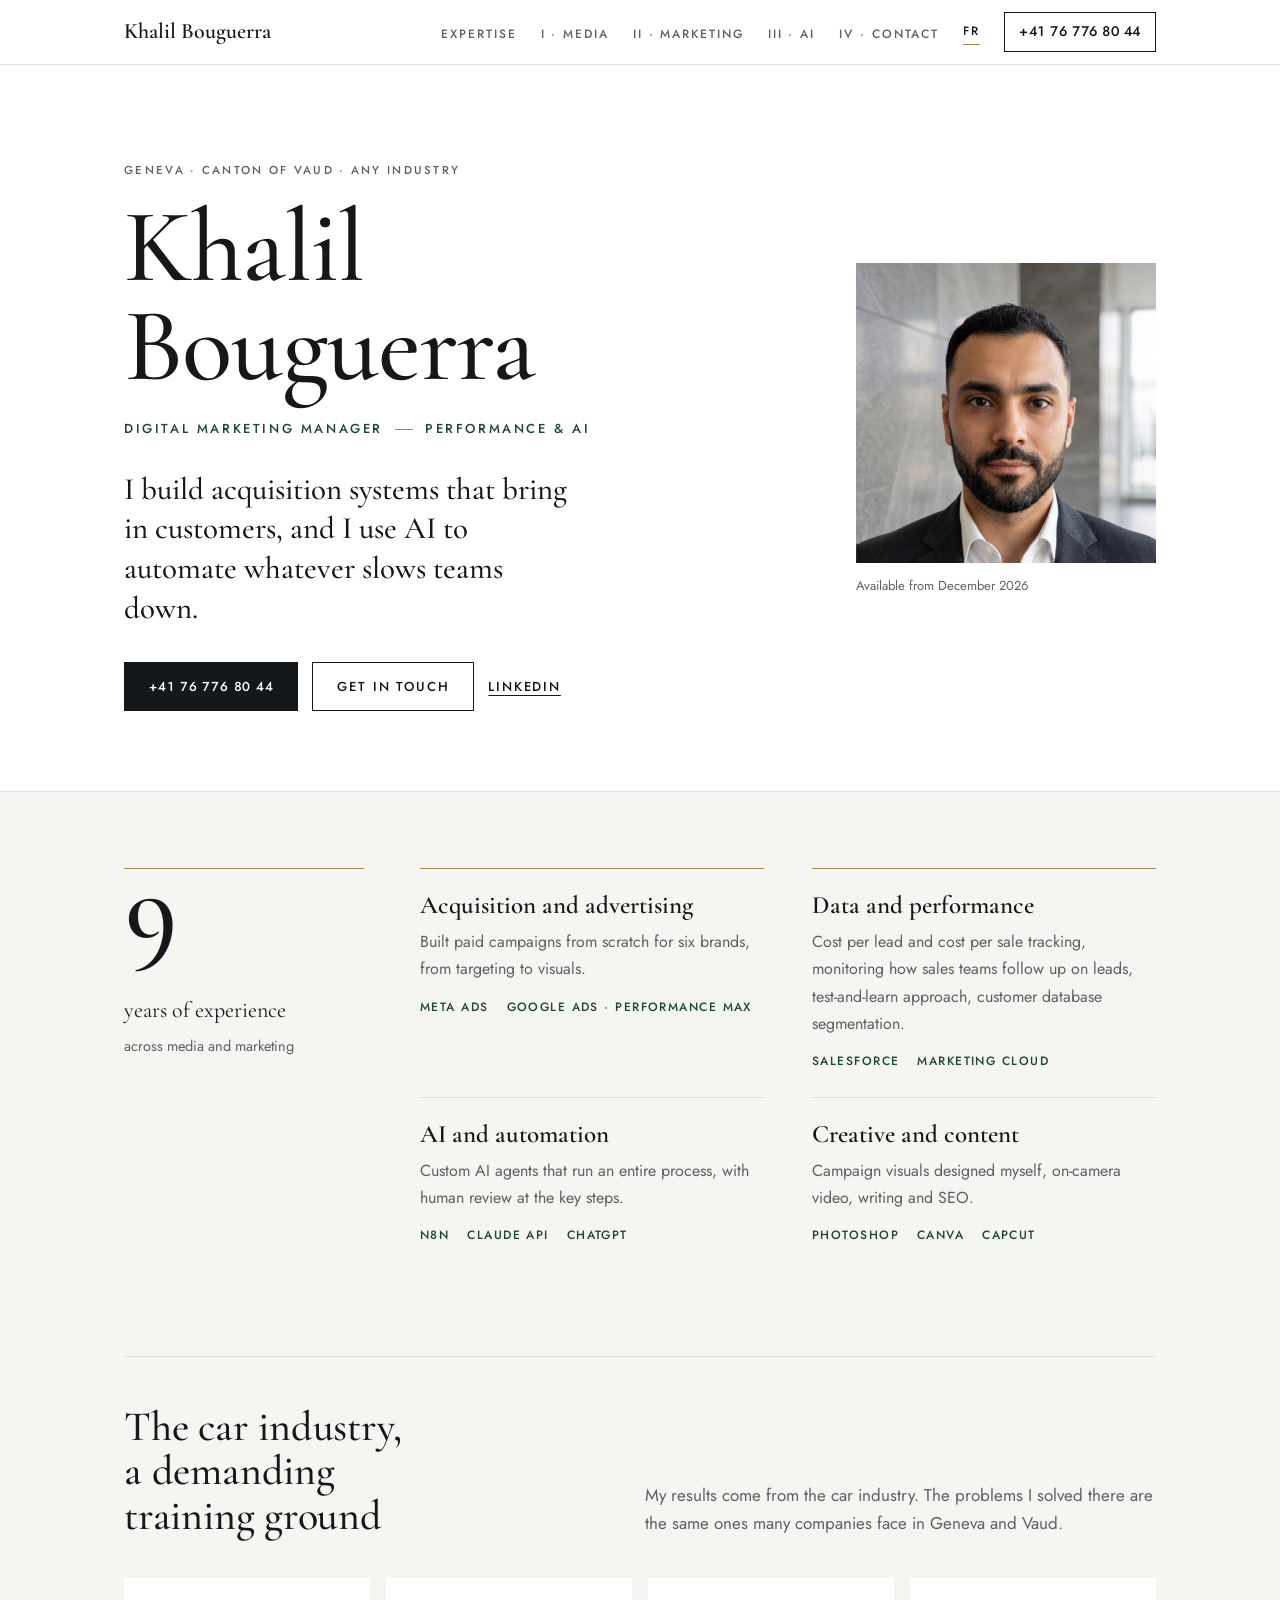
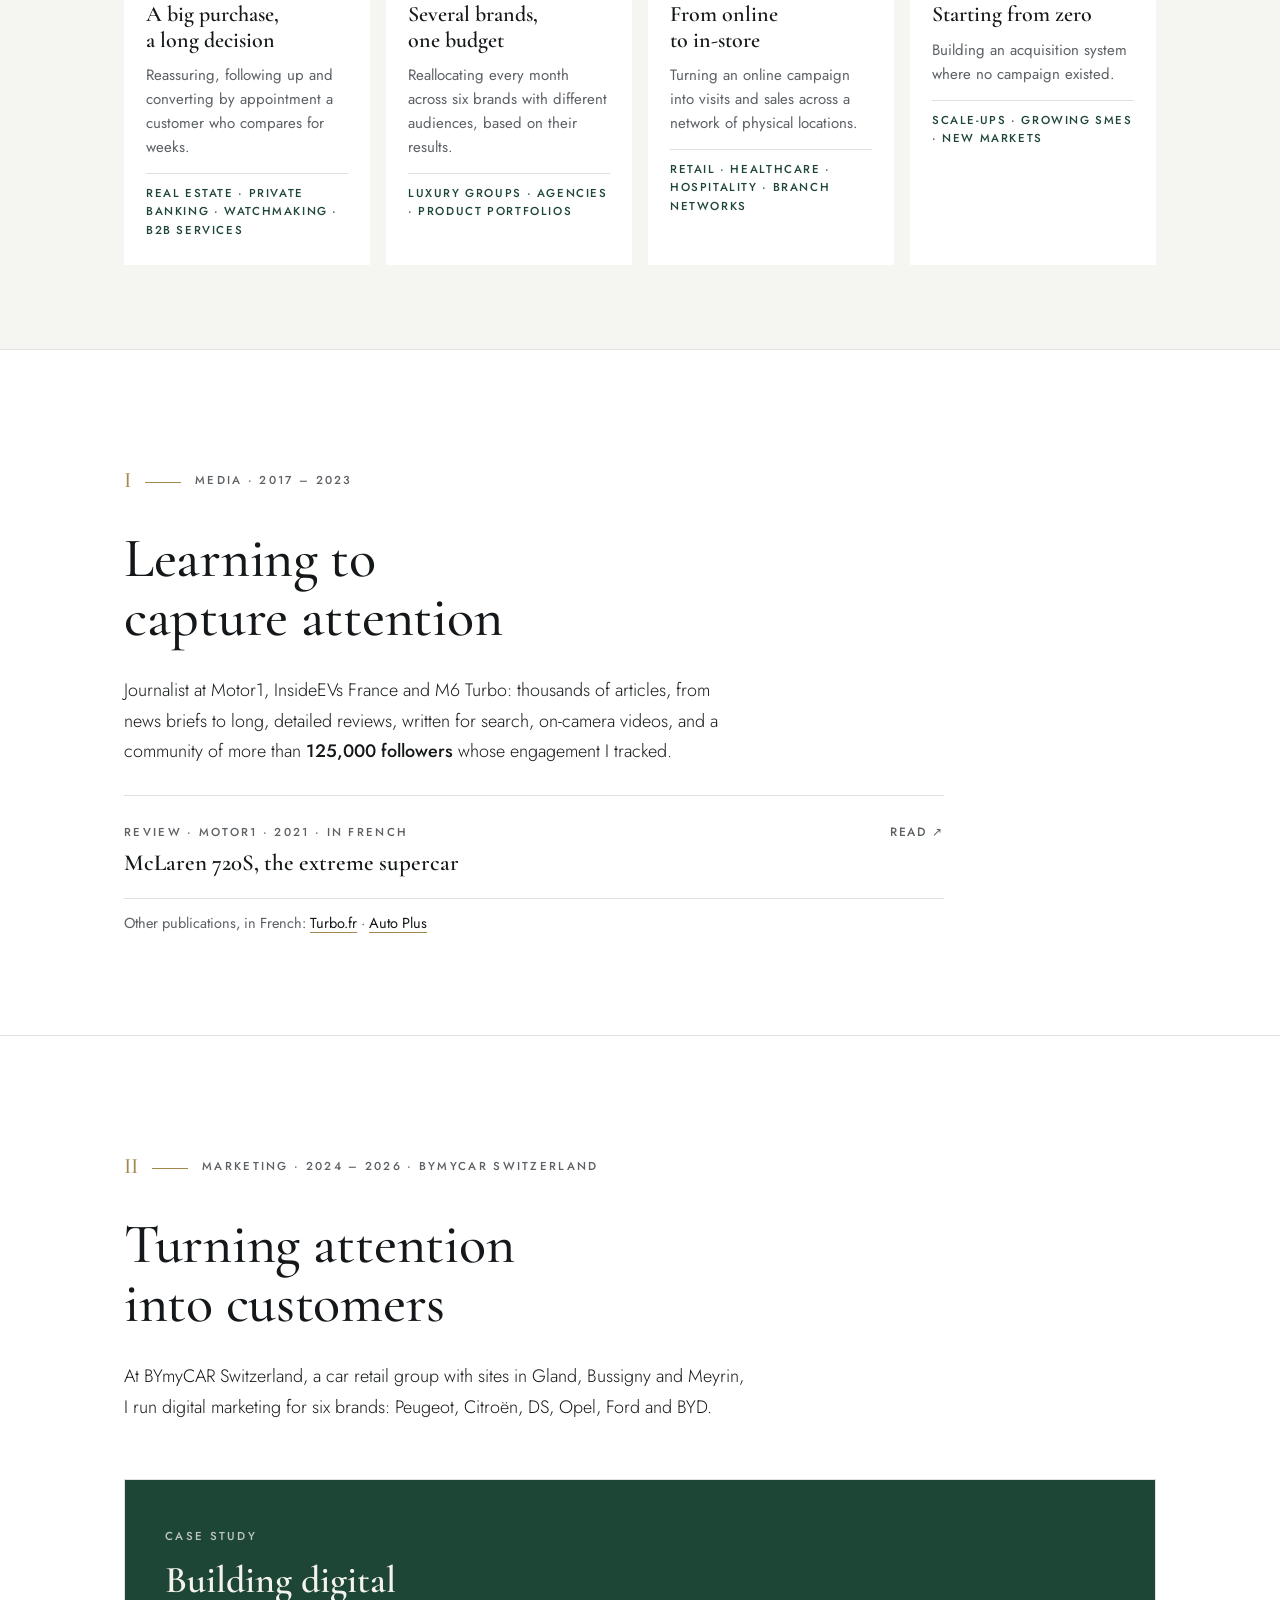
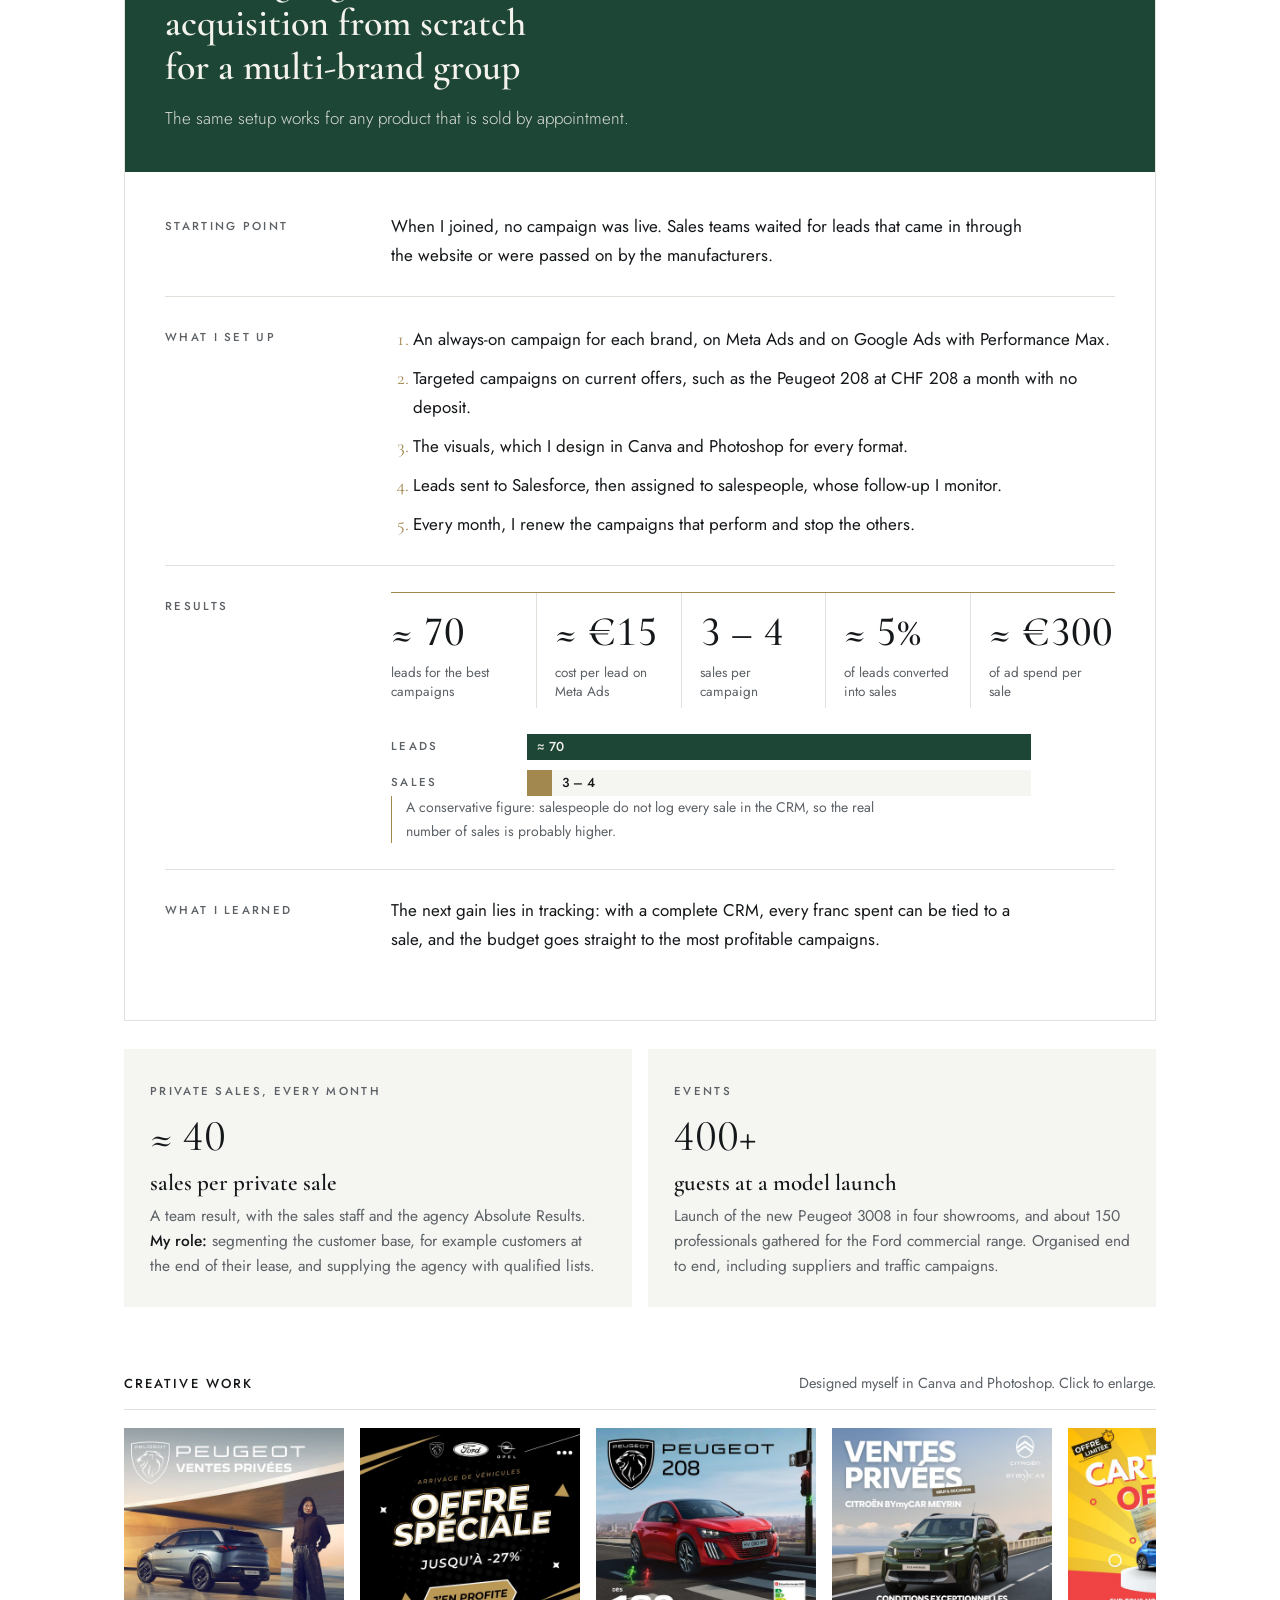
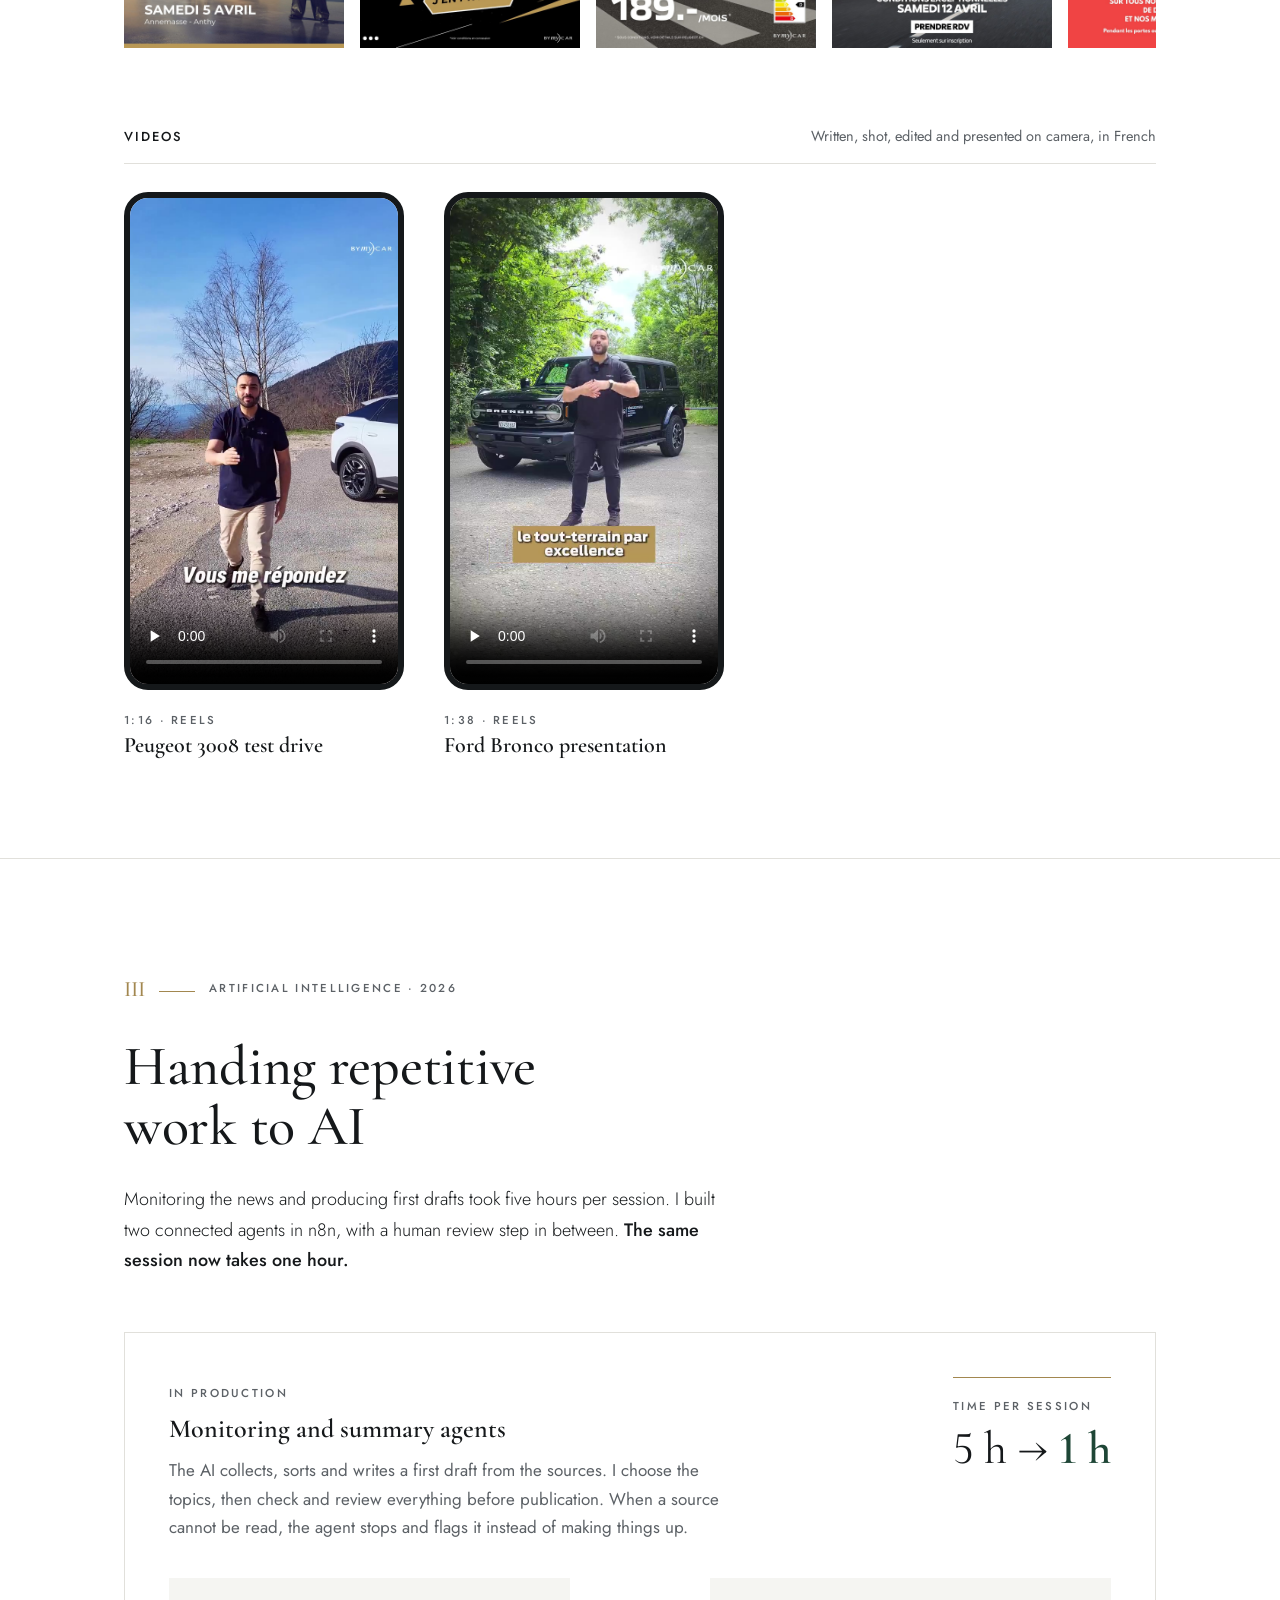
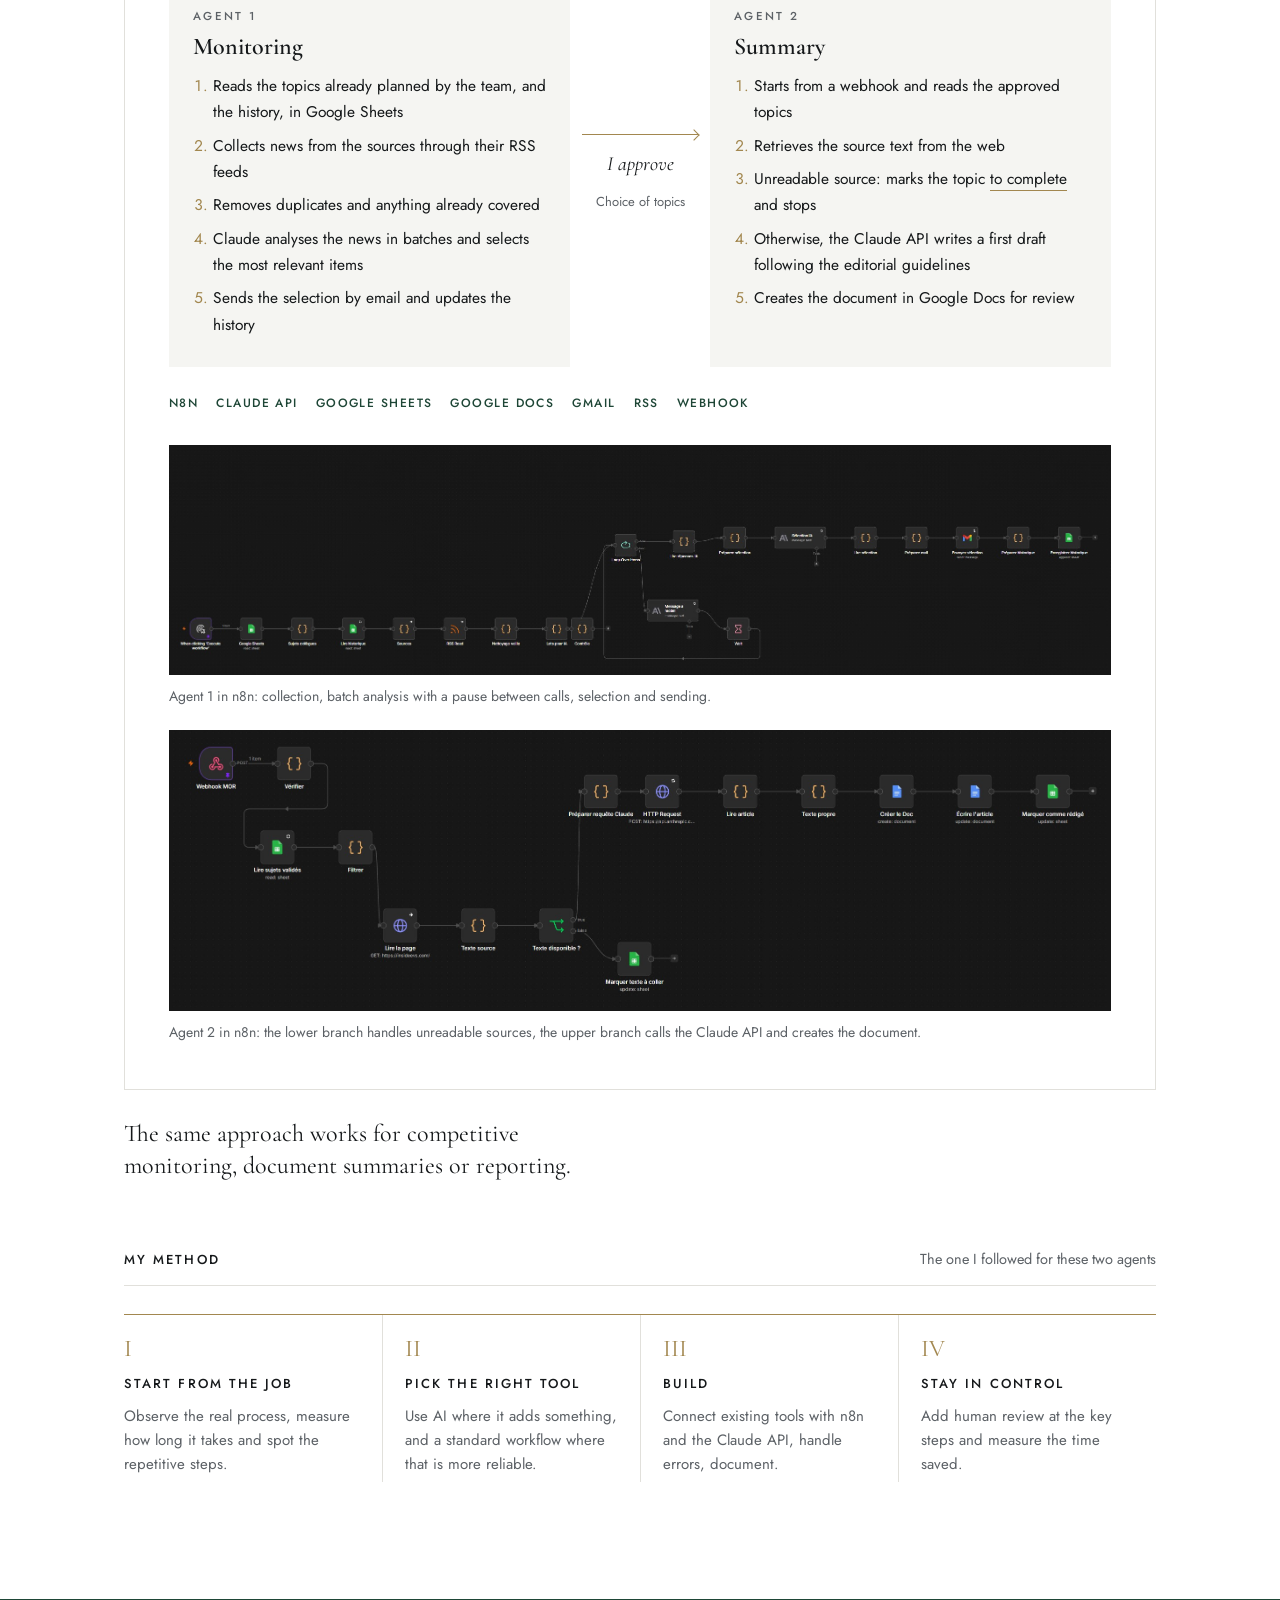
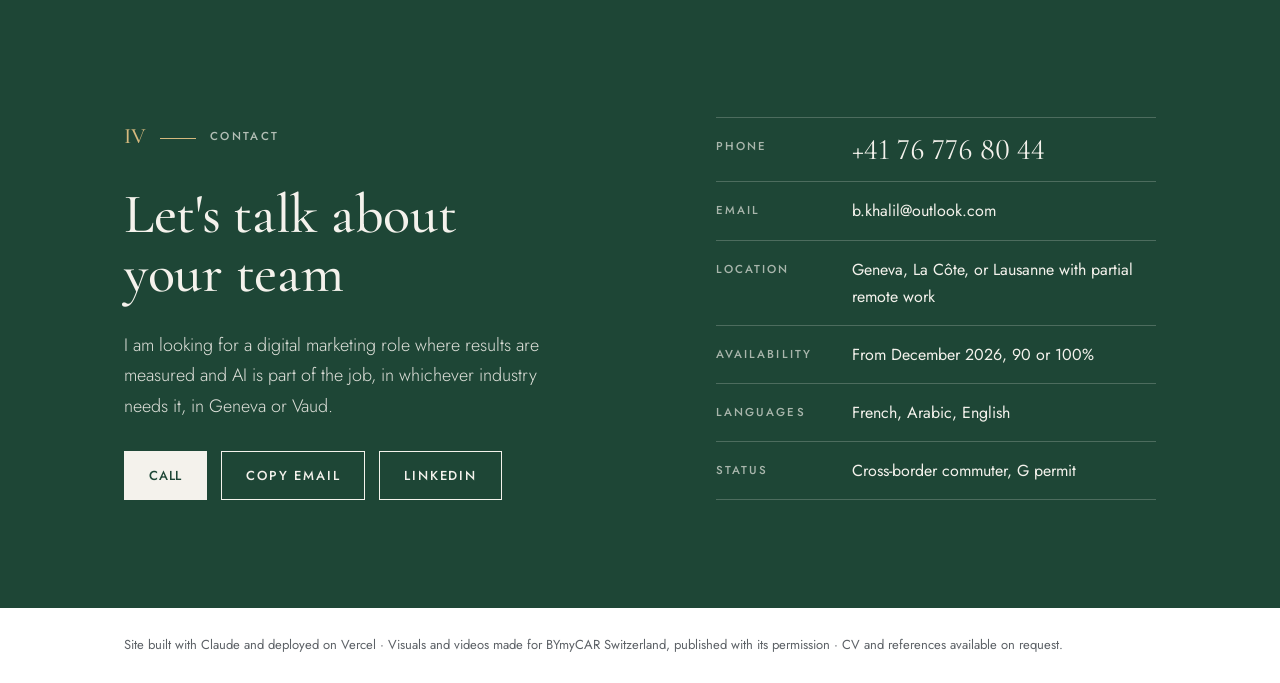
==== en.html @ 378ff2c2 "Précise le point de départ de l'étude de cas Co-Authored-By: Claude Opus 5.5 <noreply@anthropic.com>" ====
<!doctype html>
<html lang="en">
<head>
<meta charset="utf-8">
<meta name="viewport" content="width=device-width, initial-scale=1, viewport-fit=cover">
<title>Khalil Bouguerra</title>
<meta name="description" content="Khalil Bouguerra – Digital Marketing Manager, performance and AI. Geneva and Vaud, any industry.">
<link rel="alternate" hreflang="fr" href="index.html">
<link rel="alternate" hreflang="en" href="en.html">
<link rel="preconnect" href="https://fonts.googleapis.com">
<link rel="preconnect" href="https://fonts.gstatic.com" crossorigin>
<link rel="stylesheet" href="https://fonts.googleapis.com/css2?family=Cormorant+Garamond:ital,wght@0,500;0,600;1,500&family=Jost:wght@300;400;500&display=swap">
<link rel="stylesheet" href="styles.css">
</head>
<body>
<header class="nav">
  <div class="wrap nav-row">
    <a class="brand" href="#depart">Khalil Bouguerra</a>
    <div class="nav-right">
      <ul class="chapters-top" aria-label="Chapters">
        <li><a href="#expertise" data-k="expertise">Expertise</a></li>
        <li><a href="#raconter" data-k="raconter">I · Media</a></li>
        <li><a href="#vendre" data-k="vendre">II · Marketing</a></li>
        <li><a href="#automatiser" data-k="automatiser">III · AI</a></li>
        <li><a href="#suite" data-k="suite">IV · Contact</a></li>
      </ul>
      <a class="lang" href="index.html" hreflang="fr" lang="fr">FR</a>
      <a class="tel-top" href="tel:+41767768044">+41 76 776 80 44</a>
    </div>
  </div>
</header>

<nav class="rail" aria-label="Chapters">
  <span class="fill" aria-hidden="true"></span>
  <ol>
    <li><a href="#expertise" data-k="expertise"><span class="dot"></span><span><span class="n">—</span><span class="l">Expertise</span></span></a></li>
    <li><a href="#raconter" data-k="raconter"><span class="dot"></span><span><span class="n">I</span><span class="l">Media</span></span></a></li>
    <li><a href="#vendre" data-k="vendre"><span class="dot"></span><span><span class="n">II</span><span class="l">Marketing</span></span></a></li>
    <li><a href="#automatiser" data-k="automatiser"><span class="dot"></span><span><span class="n">III</span><span class="l">Artificial intelligence</span></span></a></li>
    <li><a href="#suite" data-k="suite"><span class="dot"></span><span><span class="n">IV</span><span class="l">Contact</span></span></a></li>
  </ol>
</nav>

<main>
  <section class="hero" id="depart">
    <div class="wrap hero-grid">
      <div>
        <p class="label">Geneva · Canton of Vaud · Any industry</p>
        <h1>Khalil Bouguerra</h1>
        <p class="role">Digital Marketing Manager<span>Performance &amp; AI</span></p>
        <p class="thesis">I build acquisition systems that bring in customers, and I use AI to automate whatever slows teams down.</p>
        <div class="actions">
          <a class="btn primary tel" href="tel:+41767768044">+41 76 776 80 44</a>
          <a class="btn" href="#suite">Get in touch</a>
          <a class="link-quiet" href="https://www.linkedin.com/in/khalilbouguerra/" target="_blank" rel="noopener">LinkedIn</a>
        </div>
      </div>
      <figure class="portrait-frame">
        <img class="portrait" src="media/photo-khalil-carre.jpg" alt="Portrait of Khalil Bouguerra" width="600" height="600">
        <figcaption>Available from December 2026</figcaption>
      </figure>
    </div>
  </section>

  <section class="expertise" id="expertise" aria-labelledby="exp-title">
    <div class="wrap exp-grid">
      <div class="years">
        <div class="num" aria-hidden="true">9</div>
        <div class="txt" id="exp-title">years of experience</div>
        <div class="sub">across media and marketing</div>
      </div>
      <div class="skills">
        <div class="skill">
          <h3>Acquisition and advertising</h3>
          <p>Built paid campaigns from scratch for six brands, from targeting to visuals.</p>
          <ul class="tools"><li>Meta Ads</li><li>Google Ads · Performance Max</li></ul>
        </div>
        <div class="skill">
          <h3>Data and performance</h3>
          <p>Cost per lead and cost per sale tracking, monitoring how sales teams follow up on leads, test-and-learn approach, customer database segmentation.</p>
          <ul class="tools"><li>Salesforce</li><li>Marketing Cloud</li></ul>
        </div>
        <div class="skill">
          <h3>AI and automation</h3>
          <p>Custom AI agents that run an entire process, with human review at the key steps.</p>
          <ul class="tools"><li>n8n</li><li>Claude API</li><li>ChatGPT</li></ul>
        </div>
        <div class="skill">
          <h3>Creative and content</h3>
          <p>Campaign visuals designed myself, on-camera video, writing and SEO.</p>
          <ul class="tools"><li>Photoshop</li><li>Canva</li><li>CapCut</li></ul>
        </div>
      </div>
    </div>
  </section>

  <section class="transfer" aria-labelledby="tr-title">
    <div class="wrap">
      <div class="transfer-head">
        <h2 id="tr-title">The car industry, a demanding training ground</h2>
        <p>My results come from the car industry. The problems I solved there are the same ones many companies face in Geneva and Vaud.</p>
      </div>
      <div class="transfer-grid">
        <div class="tr">
          <h3>A big purchase, a long decision</h3>
          <p>Reassuring, following up and converting by appointment a customer who compares for weeks.</p>
          <span class="to">Real estate · Private banking · Watchmaking · B2B services</span>
        </div>
        <div class="tr">
          <h3>Several brands, one budget</h3>
          <p>Reallocating every month across six brands with different audiences, based on their results.</p>
          <span class="to">Luxury groups · Agencies · Product portfolios</span>
        </div>
        <div class="tr">
          <h3>From online to in-store</h3>
          <p>Turning an online campaign into visits and sales across a network of physical locations.</p>
          <span class="to">Retail · Healthcare · Hospitality · Branch networks</span>
        </div>
        <div class="tr">
          <h3>Starting from zero</h3>
          <p>Building an acquisition system where no campaign existed.</p>
          <span class="to">Scale-ups · Growing SMEs · New markets</span>
        </div>
      </div>
    </div>
  </section>

  <section class="chapter" id="raconter">
    <div class="wrap">
      <div class="chapter-head">
        <p class="label"><span class="rn">I</span>Media · 2017 – 2023</p>
        <h2>Learning to capture attention</h2>
      </div>
      <div class="story">
        <p>Journalist at Motor1, InsideEVs France and M6 Turbo: thousands of articles, from news briefs to long, detailed reviews, written for search, on-camera videos, and a community of more than <strong>125,000 followers</strong> whose engagement I tracked.</p>
      </div>
      <a class="press" href="https://fr.motor1.com/reviews/535179/essai-mclaren-720s-2021-video/" target="_blank" rel="noopener">
        <span><span class="label">Review · Motor1 · 2021 · in French</span><span class="t">McLaren 720S, the extreme supercar</span></span>
        <span class="go">Read ↗</span>
      </a>
      <p class="press-more">Other publications, in French: <a href="https://www.turbo.fr/actualite-automobile/video-ne-peut-pas-faire-plus-idiot-que-ce-gars-192722" target="_blank" rel="noopener">Turbo.fr</a> · <a href="https://www.autoplus.fr/actualite/la-r8-a-tellement-de-succes-quaudi-prolonge-sa-production-1312752.html" target="_blank" rel="noopener">Auto Plus</a></p>
    </div>
  </section>

  <section class="chapter" id="vendre">
    <div class="wrap">
      <div class="chapter-head">
        <p class="label"><span class="rn">II</span>Marketing · 2024 – 2026 · BYmyCAR Switzerland</p>
        <h2>Turning attention into customers</h2>
      </div>
      <div class="story">
        <p>At BYmyCAR Switzerland, a car retail group with sites in Gland, Bussigny and Meyrin, I run digital marketing for six brands: Peugeot, Citroën, DS, Opel, Ford and BYD.</p>
      </div>

      <article class="case" aria-labelledby="case-title">
        <div class="case-top">
          <span class="label">Case study</span>
          <h3 id="case-title">Building digital acquisition from scratch for a multi-brand group</h3>
          <p>The same setup works for any product that is sold by appointment.</p>
        </div>
        <div class="case-body">
          <div class="case-row">
            <span class="label">Starting point</span>
            <div><p>When I joined, no campaign was live. Sales teams waited for leads that came in through the website or were passed on by the manufacturers.</p></div>
          </div>
          <div class="case-row">
            <span class="label">What I set up</span>
            <ol class="steps">
              <li>An always-on campaign for each brand, on Meta Ads and on Google Ads with Performance Max.</li>
              <li>Targeted campaigns on current offers, such as the Peugeot 208 at CHF 208 a month with no deposit.</li>
              <li>The visuals, which I design in Canva and Photoshop for every format.</li>
              <li>Leads sent to Salesforce, then assigned to salespeople, whose follow-up I monitor.</li>
              <li>Every month, I renew the campaigns that perform and stop the others.</li>
            </ol>
          </div>
          <div class="case-row">
            <span class="label">Results</span>
            <div>
              <div class="metrics">
                <div class="metric"><div class="v">≈ 70</div><div class="k">leads for the best campaigns</div></div>
                <div class="metric"><div class="v">≈ €15</div><div class="k">cost per lead on Meta Ads</div></div>
                <div class="metric"><div class="v">3 – 4</div><div class="k">sales per campaign</div></div>
                <div class="metric"><div class="v">≈ 5%</div><div class="k">of leads converted into sales</div></div>
                <div class="metric"><div class="v">≈ €300</div><div class="k">of ad spend per sale</div></div>
              </div>
              <div class="funnel" aria-label="For one campaign: about 70 leads, then 3 to 4 sales">
                <div class="fbar"><span class="label">Leads</span><div class="track"><div class="fill" style="width:100%"></div><span class="val lead-val">≈ 70</span></div></div>
                <div class="fbar"><span class="label">Sales</span><div class="track"><div class="fill sales" style="width:5%"></div><span class="val" style="--w:5%">3 – 4</span></div></div>
              </div>
              <p class="note">A conservative figure: salespeople do not log every sale in the CRM, so the real number of sales is probably higher.</p>
            </div>
          </div>
          <div class="case-row">
            <span class="label">What I learned</span>
            <div><p>The next gain lies in tracking: with a complete CRM, every franc spent can be tied to a sale, and the budget goes straight to the most profitable campaigns.</p></div>
          </div>
        </div>
      </article>

      <div class="pair">
        <div class="card">
          <span class="label">Private sales, every month</span>
          <div class="v">≈ 40</div>
          <h3>sales per private sale</h3>
          <p>A team result, with the sales staff and the agency Absolute Results. <strong>My role:</strong> segmenting the customer base, for example customers at the end of their lease, and supplying the agency with qualified lists.</p>
        </div>
        <div class="card">
          <span class="label">Events</span>
          <div class="v">400+</div>
          <h3>guests at a model launch</h3>
          <p>Launch of the new Peugeot 3008 in four showrooms, and about 150 professionals gathered for the Ford commercial range. Organised end to end, including suppliers and traffic campaigns.</p>
        </div>
      </div>

      <div class="block">
        <div class="block-head"><h4>Creative work</h4><p>Designed myself in Canva and Photoshop. Click to enlarge.</p></div>
        <div class="strip">
          <button type="button" data-cap="Peugeot private sale poster"><img src="media/visuels/vp-peugeot.jpg" alt="Peugeot private sale poster" loading="lazy" width="1000" height="1000"></button>
          <button type="button" data-cap="Multi-brand special offer post"><img src="media/visuels/offre-speciale.jpg" alt="Special offer post, up to 27 percent off" loading="lazy" width="1000" height="1000"></button>
          <button type="button" data-cap="Lease carousel, Peugeot 208 slide"><img src="media/visuels/loyers-peugeot-208.jpg" alt="Lease carousel slide for the Peugeot 208" loading="lazy" width="1000" height="1000"></button>
          <button type="button" data-cap="Citroën private sale poster, Meyrin"><img src="media/visuels/vp-citroen-meyrin.jpg" alt="Citroën private sale poster, BYmyCAR Meyrin" loading="lazy" width="1000" height="1000"></button>
          <button type="button" data-cap="Free registration offer post"><img src="media/visuels/carte-grise-offerte.jpg" alt="Free vehicle registration offer post" loading="lazy" width="1000" height="1000"></button>
          <button type="button" data-cap="New Citroën C4 launch post"><img src="media/visuels/citroen-c4.jpg" alt="New Citroën C4 post, from CHF 23,900" loading="lazy" width="1000" height="1000"></button>
        </div>
      </div>

      <div class="block">
        <div class="block-head"><h4>Videos</h4><p>Written, shot, edited and presented on camera, in French</p></div>
        <div class="videos">
          <div>
            <div class="phone"><video controls playsinline preload="none" poster="media/essai-peugeot-3008.jpg" src="media/essai-peugeot-3008.mp4" aria-label="Video: Peugeot 3008 test drive"></video></div>
            <div class="video-meta"><span class="label">1:16 · Reels</span><h3>Peugeot 3008 test drive</h3></div>
          </div>
          <div>
            <div class="phone"><video controls playsinline preload="none" poster="media/presentation-ford-bronco.jpg" src="media/presentation-ford-bronco.mp4" aria-label="Video: Ford Bronco presentation"></video></div>
            <div class="video-meta"><span class="label">1:38 · Reels</span><h3>Ford Bronco presentation</h3></div>
          </div>
        </div>
      </div>
    </div>
  </section>

  <section class="chapter" id="automatiser">
    <div class="wrap">
      <div class="chapter-head">
        <p class="label"><span class="rn">III</span>Artificial intelligence · 2026</p>
        <h2>Handing repetitive work to AI</h2>
      </div>
      <div class="story">
        <p>Monitoring the news and producing first drafts took five hours per session. I built two connected agents in n8n, with a human review step in between. <strong>The same session now takes one hour.</strong></p>
      </div>

      <article class="project">
        <div class="project-head">
          <div>
            <span class="label">In production</span>
            <h3>Monitoring and summary agents</h3>
            <p>The AI collects, sorts and writes a first draft from the sources. I choose the topics, then check and review everything before publication. When a source cannot be read, the agent stops and flags it instead of making things up.</p>
          </div>
          <div class="gain">
            <span class="label">Time per session</span>
            <div class="v">5 h → <b>1 h</b></div>
          </div>
        </div>

        <div class="flow">
          <div class="stage">
            <span class="label">Agent 1</span>
            <h3>Monitoring</h3>
            <ol>
              <li>Reads the topics already planned by the team, and the history, in Google Sheets</li>
              <li>Collects news from the sources through their RSS feeds</li>
              <li>Removes duplicates and anything already covered</li>
              <li>Claude analyses the news in batches and selects the most relevant items</li>
              <li>Sends the selection by email and updates the history</li>
            </ol>
          </div>
          <div class="handoff" aria-label="Human review between the two agents">
            <div class="road" aria-hidden="true"></div>
            <div class="you">I approve</div>
            <small>Choice of topics</small>
          </div>
          <div class="stage">
            <span class="label">Agent 2</span>
            <h3>Summary</h3>
            <ol>
              <li>Starts from a webhook and reads the approved topics</li>
              <li>Retrieves the source text from the web</li>
              <li>Unreadable source: marks the topic <em>to complete</em> and stops</li>
              <li>Otherwise, the Claude API writes a first draft following the editorial guidelines</li>
              <li>Creates the document in Google Docs for review</li>
            </ol>
          </div>
        </div>

        <ul class="tools" style="margin-top:26px" aria-label="Tools used"><li>n8n</li><li>Claude API</li><li>Google Sheets</li><li>Google Docs</li><li>Gmail</li><li>RSS</li><li>Webhook</li></ul>

        <div class="shots">
          <figure>
            <div class="shot"><img src="media/n8n-veille.jpg" alt="n8n workflow of the monitoring agent: Google Sheets read, RSS feeds, cleanup, Claude analysis loop, selection, Gmail send, history update" loading="lazy" width="2099" height="511"></div>
            <figcaption>Agent 1 in n8n: collection, batch analysis with a pause between calls, selection and sending.</figcaption>
          </figure>
          <figure>
            <div class="shot"><img src="media/n8n-redaction.jpg" alt="n8n workflow of the summary agent: webhook, approved topics read, source read, text available check, Claude API request, Google Doc creation" loading="lazy" width="2147" height="640"></div>
            <figcaption>Agent 2 in n8n: the lower branch handles unreadable sources, the upper branch calls the Claude API and creates the document.</figcaption>
          </figure>
        </div>
      </article>

      <p class="transpose">The same approach works for competitive monitoring, document summaries or reporting.</p>

      <div class="block">
        <div class="block-head"><h4>My method</h4><p>The one I followed for these two agents</p></div>
        <ol class="method">
          <li><h4>Start from the job</h4><p>Observe the real process, measure how long it takes and spot the repetitive steps.</p></li>
          <li><h4>Pick the right tool</h4><p>Use AI where it adds something, and a standard workflow where that is more reliable.</p></li>
          <li><h4>Build</h4><p>Connect existing tools with n8n and the Claude API, handle errors, document.</p></li>
          <li><h4>Stay in control</h4><p>Add human review at the key steps and measure the time saved.</p></li>
        </ol>
      </div>
    </div>
  </section>

  <section class="finale" id="suite">
    <div class="wrap finale-grid">
      <div>
        <div class="chapter-head">
          <p class="label"><span class="rn">IV</span>Contact</p>
          <h2>Let's talk about your team</h2>
        </div>
        <p class="intro">I am looking for a digital marketing role where results are measured and AI is part of the job, in whichever industry needs it, in Geneva or Vaud.</p>
        <div class="actions">
          <a class="btn primary tel" href="tel:+41767768044">Call</a>
          <button class="btn" type="button" id="copy" data-done="Email copied" data-selected="Email selected">Copy email</button>
          <a class="btn" href="https://www.linkedin.com/in/khalilbouguerra/" target="_blank" rel="noopener">LinkedIn</a>
        </div>
      </div>
      <dl class="facts">
        <div><dt>Phone</dt><dd class="tel"><a href="tel:+41767768044">+41 76 776 80 44</a></dd></div>
        <div><dt>Email</dt><dd id="mail">b.khalil@outlook.com</dd></div>
        <div><dt>Location</dt><dd>Geneva, La Côte, or Lausanne with partial remote work</dd></div>
        <div><dt>Availability</dt><dd>From December 2026, 90 or 100%</dd></div>
        <div><dt>Languages</dt><dd>French, Arabic, English</dd></div>
        <div><dt>Status</dt><dd>Cross-border commuter, G permit</dd></div>
      </dl>
    </div>
  </section>
</main>

<footer class="foot">
  <div class="wrap">Site built with Claude and deployed on Vercel · Visuals and videos made for BYmyCAR Switzerland, published with its permission · CV and references available on request.</div>
</footer>

<dialog id="lightbox" aria-label="Enlarged visual">
  <button class="close" type="button" id="lb-close">Close</button>
  <img id="lb-img" alt="">
  <p id="lb-cap"></p>
</dialog>

<script src="site.js"></script>
</body>
</html>
---- styles.css ----
/* Layout: a quiet maison-style page. White space, hairline rules, a serif for statements and a geometric sans for everything that informs. Four chapters, marked with roman numerals on a thin rail. */
:root {
  --bg: #ffffff;
  --bg-alt: #f5f5f2;
  --ink: #15181a;
  --ink-soft: #5c6166;
  --line: #e1e0db;
  --accent: #1e4636;
  --gold: #a2874f;
  --on-accent: #f4f2ec;
  --font-display: "Cormorant Garamond", "Cormorant", Garamond, "Times New Roman", serif;
  --font-body: "Jost", "Futura", "Century Gothic", "Helvetica Neue", Arial, sans-serif;
  --wrap: 1080px;
  --nav-h: 64px;
}
@media (prefers-color-scheme: dark) {
  :root:not([data-theme="light"]) {
    --bg: #0f1312; --bg-alt: #151a18; --ink: #ecebe6; --ink-soft: #a5aaa7;
    --line: #2a302d; --accent: #8fbfa6; --gold: #c8aa6e; --on-accent: #f4f2ec;
    color-scheme: dark;
  }
}
:root[data-theme="dark"] {
  --bg: #0f1312; --bg-alt: #151a18; --ink: #ecebe6; --ink-soft: #a5aaa7;
  --line: #2a302d; --accent: #8fbfa6; --gold: #c8aa6e; --on-accent: #f4f2ec;
  color-scheme: dark;
}

* { box-sizing: border-box; }
html { scroll-behavior: smooth; scroll-padding-top: calc(var(--nav-h) + 16px); }
@media (prefers-reduced-motion: reduce) { html { scroll-behavior: auto; } }
body { margin: 0; background: var(--bg); color: var(--ink); font-family: var(--font-body); font-weight: 400; font-size: 17px; line-height: 1.7; -webkit-font-smoothing: antialiased; }
a { color: inherit; text-underline-offset: 4px; text-decoration-color: var(--gold); }
a:focus-visible, button:focus-visible, video:focus-visible { outline: 2px solid var(--gold); outline-offset: 4px; }
img { max-width: 100%; display: block; }
.wrap { max-width: var(--wrap); margin: 0 auto; padding-left: max(24px, env(safe-area-inset-left, 0px)); padding-right: max(24px, env(safe-area-inset-right, 0px)); }

.label { font-family: var(--font-body); font-weight: 500; font-size: 11.5px; letter-spacing: 0.2em; text-transform: uppercase; color: var(--ink-soft); }
h1, h2, h3, h4 { margin: 0; font-weight: 500; text-wrap: balance; }
h2 { font-family: var(--font-display); font-size: clamp(36px, 4.8vw, 56px); line-height: 1.06; letter-spacing: -0.005em; max-width: 20ch; }
h3 { font-family: var(--font-display); font-weight: 600; font-size: 26px; line-height: 1.15; }
h4 { font-family: var(--font-body); font-weight: 500; font-size: 13px; letter-spacing: 0.16em; text-transform: uppercase; }

/* Top bar */
body::before { content: ""; position: fixed; inset: 0 0 auto; height: env(safe-area-inset-top, 0px); z-index: 10; background: var(--bg); }
.nav { position: sticky; top: env(safe-area-inset-top, 0px); z-index: 6; background: color-mix(in srgb, var(--bg) 94%, transparent); backdrop-filter: blur(10px); border-bottom: 1px solid var(--line); }
.nav-row { display: flex; align-items: center; justify-content: space-between; gap: 18px; min-height: var(--nav-h); }
.brand { font-family: var(--font-display); font-weight: 600; font-size: 22px; color: var(--ink); text-decoration: none; white-space: nowrap; }
.nav-right { display: flex; align-items: center; gap: 24px; min-width: 0; }
.chapters-top { display: flex; gap: 24px; list-style: none; margin: 0; padding: 0; }
.chapters-top a, .lang { font-size: 12px; font-weight: 500; letter-spacing: 0.16em; text-transform: uppercase; color: var(--ink-soft); text-decoration: none; white-space: nowrap; padding-block: 6px; }
.chapters-top a[aria-current="true"] { color: var(--ink); box-shadow: inset 0 -1px 0 var(--gold); }
.lang { color: var(--ink); border-bottom: 1px solid var(--gold); padding-block: 2px; }
.tel-top { font-size: 14px; font-weight: 500; letter-spacing: 0.04em; color: var(--ink); text-decoration: none; white-space: nowrap; border: 1px solid var(--ink); padding: 7px 14px; font-variant-numeric: tabular-nums; }
.tel-top:hover { background: var(--ink); color: var(--bg); }
@media (max-width: 860px) {
  .nav-row { flex-wrap: wrap; row-gap: 0; padding-block: 10px 0; }
  .nav-right { display: contents; }
  .brand { font-size: 20px; }
  .lang { order: 2; margin-left: auto; }
  .tel-top { order: 3; font-size: 13px; padding: 5px 10px; }
  .chapters-top { order: 4; width: 100%; overflow-x: auto; gap: 20px; padding: 10px 0; scrollbar-width: none; }
  .chapters-top::-webkit-scrollbar { display: none; }
  .chapters-top a { font-size: 11px; }
}
@media (min-width: 1400px) { .chapters-top { display: none; } }

/* Chapter rail */
.rail { display: none; }
@media (min-width: 1400px) {
  .rail { display: block; position: fixed; left: max(28px, calc((100vw - var(--wrap)) / 2 - 190px)); top: 50%; transform: translateY(-50%); z-index: 4; width: 160px; }
  .rail ol { list-style: none; margin: 0; padding: 0; display: grid; gap: 34px; position: relative; }
  .rail ol::before { content: ""; position: absolute; left: 5px; top: 10px; bottom: 10px; width: 1px; background: var(--line); }
  .rail .fill { position: absolute; left: 5px; top: 10px; width: 1px; height: calc((100% - 20px) * var(--p, 0)); background: var(--gold); transition: height .3s ease; }
  .rail a { position: relative; display: grid; grid-template-columns: 11px 1fr; gap: 16px; align-items: start; text-decoration: none; color: var(--ink-soft); }
  .rail .dot { width: 11px; height: 11px; border-radius: 50%; background: var(--bg); border: 1px solid var(--ink-soft); margin-top: 7px; transition: background .2s, border-color .2s; }
  .rail .n { font-family: var(--font-display); font-size: 18px; line-height: 1; display: block; color: var(--gold); }
  .rail .l { font-size: 11px; font-weight: 500; letter-spacing: 0.16em; text-transform: uppercase; display: block; margin-top: 4px; }
  .rail a:hover .l, .rail a[aria-current="true"] .l { color: var(--ink); }
  .rail a[aria-current="true"] .dot, .rail a.passed .dot { background: var(--gold); border-color: var(--gold); }
}

/* Hero */
.hero { padding-block: 84px 80px; }
.hero-grid { display: grid; grid-template-columns: minmax(0, 1fr) 300px; gap: 72px; align-items: center; }
.hero h1 { font-family: var(--font-display); font-weight: 500; font-size: clamp(54px, 8.4vw, 104px); line-height: 0.95; letter-spacing: -0.01em; margin-top: 18px; }
.role { margin-top: 22px; font-size: 13px; font-weight: 500; letter-spacing: 0.2em; text-transform: uppercase; color: var(--accent); }
.role span::before { content: ""; display: inline-block; width: 18px; height: 1px; background: var(--gold); vertical-align: middle; margin: 0 12px; }
.thesis { font-family: var(--font-display); font-weight: 500; font-size: clamp(24px, 2.7vw, 31px); line-height: 1.28; max-width: 30ch; margin: 30px 0 0; }
.open { margin: 18px 0 0; color: var(--ink-soft); max-width: 54ch; }
.actions { display: flex; flex-wrap: wrap; gap: 12px 14px; align-items: center; margin-top: 34px; }
.btn { display: inline-flex; align-items: center; justify-content: center; gap: 10px; font: 500 13px var(--font-body); letter-spacing: 0.14em; text-transform: uppercase; padding: 14px 24px; text-decoration: none; border: 1px solid var(--ink); color: var(--ink); background: transparent; cursor: pointer; transition: background .2s, color .2s; }
.btn:hover { background: var(--ink); color: var(--bg); }
.btn.primary { background: var(--ink); color: var(--bg); }
.btn.primary:hover { background: transparent; color: var(--ink); }
.btn.tel { letter-spacing: 0.06em; font-variant-numeric: tabular-nums; }
.link-quiet { font-size: 13px; font-weight: 500; letter-spacing: 0.14em; text-transform: uppercase; text-decoration: underline; text-decoration-thickness: 1px; }
.portrait-frame { margin: 0; }
.portrait { width: 100%; height: auto; aspect-ratio: 1 / 1; object-fit: cover; }
.portrait-frame figcaption { margin-top: 12px; font-size: 13px; color: var(--ink-soft); }
@media (max-width: 820px) {
  .hero { padding-block: 44px 56px; }
  .hero-grid { grid-template-columns: 1fr; gap: 32px; }
  .portrait-frame { order: -1; width: 150px; }
  .portrait-frame figcaption { display: none; }
}

/* Expertise band */
.expertise { background: var(--bg-alt); border-top: 1px solid var(--line); padding-block: 76px; }
.exp-grid { display: grid; grid-template-columns: 240px minmax(0, 1fr); gap: 56px; align-items: start; }
.years { border-top: 1px solid var(--gold); padding-top: 18px; }
.years .num { font-family: var(--font-display); font-weight: 500; font-size: 112px; line-height: 0.85; font-variant-numeric: lining-nums; }
.years .txt { margin-top: 14px; font-family: var(--font-display); font-size: 22px; line-height: 1.25; }
.years .sub { margin-top: 10px; font-size: 14.5px; color: var(--ink-soft); }
.skills { display: grid; grid-template-columns: repeat(2, minmax(0, 1fr)); gap: 0 48px; }
.skill { padding: 22px 0 26px; border-top: 1px solid var(--line); min-width: 0; }
.skill:nth-child(-n+2) { border-top-color: var(--gold); }
.skill h3 { font-size: 25px; }
.skill p { margin: 8px 0 0; color: var(--ink-soft); font-size: 16px; }
.tools { margin: 14px 0 0; padding: 0; list-style: none; display: flex; flex-wrap: wrap; gap: 6px 18px; }
.tools li { font-size: 12px; font-weight: 500; letter-spacing: 0.12em; text-transform: uppercase; color: var(--accent); }
@media (max-width: 860px) {
  .exp-grid { grid-template-columns: 1fr; gap: 32px; }
  .years { display: grid; grid-template-columns: auto minmax(0, 1fr); gap: 4px 22px; align-items: end; }
  .years .num { font-size: 84px; grid-row: span 2; }
  .years .txt, .years .sub { margin: 0; }
}
@media (max-width: 600px) { .skills { grid-template-columns: 1fr; } .skill:nth-child(2) { border-top-color: var(--line); } }

/* Transferable */
.transfer { background: var(--bg-alt); padding-block: 8px 84px; }
.transfer-head { border-top: 1px solid var(--line); padding-top: 48px; display: grid; grid-template-columns: minmax(0, 1fr) minmax(0, 1.1fr); gap: 24px 56px; align-items: end; }
.transfer-head h2 { font-size: clamp(30px, 3.6vw, 42px); }
.transfer-head p { margin: 0; color: var(--ink-soft); max-width: 52ch; }
.transfer-grid { margin-top: 40px; display: grid; grid-template-columns: repeat(4, minmax(0, 1fr)); gap: 16px; }
.tr { background: var(--bg); padding: 24px 22px 26px; min-width: 0; display: grid; align-content: start; gap: 10px; }
.tr h3 { font-size: 22px; }
.tr p { margin: 0; font-size: 15px; line-height: 1.6; color: var(--ink-soft); }
.tr .to { font-size: 11.5px; font-weight: 500; letter-spacing: 0.14em; text-transform: uppercase; color: var(--accent); line-height: 1.6; border-top: 1px solid var(--line); padding-top: 10px; margin-top: 4px; }
@media (max-width: 960px) { .transfer-head { grid-template-columns: 1fr; } .transfer-grid { grid-template-columns: repeat(2, minmax(0, 1fr)); } }
@media (max-width: 560px) { .transfer-grid { grid-template-columns: 1fr; } }

/* Chapters */
.chapter { padding-block: 100px; border-top: 1px solid var(--line); }
.chapter-head { display: grid; gap: 18px; }
.chapter-head .label { display: flex; align-items: center; gap: 14px; flex-wrap: wrap; }
.chapter-head .label .rn { font-family: var(--font-display); font-size: 22px; letter-spacing: 0; color: var(--gold); text-transform: none; }
.chapter-head .label .rn::after { content: ""; display: inline-block; width: 36px; height: 1px; background: var(--gold); vertical-align: middle; margin-left: 14px; }
.story { max-width: 62ch; margin: 28px 0 0; display: grid; gap: 14px; }
.story p { margin: 0; font-size: 18px; font-weight: 300; }
.story strong { font-weight: 500; }
.block { margin-top: 64px; }
.block-head { display: flex; flex-wrap: wrap; justify-content: space-between; align-items: baseline; gap: 6px 24px; padding-bottom: 14px; border-bottom: 1px solid var(--line); }
.block-head p { margin: 0; font-size: 14.5px; color: var(--ink-soft); }

.press { margin-top: 28px; display: grid; grid-template-columns: minmax(0, 1fr) auto; gap: 8px 28px; align-items: baseline; border-top: 1px solid var(--line); border-bottom: 1px solid var(--line); padding: 20px 0; text-decoration: none; color: var(--ink); max-width: 820px; }
.press .t { font-family: var(--font-display); font-weight: 600; font-size: 23px; line-height: 1.25; display: block; margin-top: 4px; }
.press .go { font-size: 12px; font-weight: 500; letter-spacing: 0.14em; text-transform: uppercase; color: var(--ink-soft); white-space: nowrap; }
.press:hover .t { text-decoration: underline; text-decoration-thickness: 1px; }
.press-more { margin: 12px 0 0; font-size: 14.5px; color: var(--ink-soft); }
.press-more a { color: var(--ink); }
@media (max-width: 600px) { .press { grid-template-columns: 1fr; } }

/* Case study */
.case { margin-top: 56px; border: 1px solid var(--line); }
.case-top { background: var(--accent); color: var(--on-accent); padding: clamp(24px, 4vw, 40px); }
.case-top .label { color: color-mix(in srgb, var(--on-accent) 75%, transparent); }
.case-top h3 { color: var(--on-accent); font-size: clamp(28px, 3.4vw, 38px); margin-top: 10px; max-width: 26ch; }
.case-top p { margin: 14px 0 0; max-width: 62ch; color: color-mix(in srgb, var(--on-accent) 88%, transparent); font-weight: 300; }
:root[data-theme="dark"] .case-top, :root[data-theme="dark"] .case-top h3 { color: #f4f2ec; }
.case-top { background: #1e4636; }
.case-body { padding: clamp(22px, 4vw, 40px); display: grid; gap: 0; }
.case-row { display: grid; grid-template-columns: 190px minmax(0, 1fr); gap: 10px 36px; padding: 26px 0; border-top: 1px solid var(--line); }
.case-row:first-child { border-top: 0; padding-top: 0; }
.case-row > .label { padding-top: 5px; }
.case-row p { margin: 0; max-width: 64ch; }
.case-row p + p { margin-top: 10px; }
.steps { margin: 0; padding-left: 22px; display: grid; gap: 8px; }
.steps li::marker { color: var(--gold); font-family: var(--font-display); font-size: 19px; }
.metrics { display: grid; grid-template-columns: repeat(5, minmax(0, 1fr)); border-top: 1px solid var(--gold); }
.metric { padding: 18px 18px 6px 0; min-width: 0; }
.metric + .metric { padding-left: 18px; border-left: 1px solid var(--line); }
.metric .v { font-family: var(--font-display); font-weight: 500; font-size: clamp(32px, 3.4vw, 42px); line-height: 1; font-variant-numeric: lining-nums tabular-nums; white-space: nowrap; }
.metric .k { margin-top: 10px; font-size: 13.5px; line-height: 1.45; color: var(--ink-soft); }
@media (max-width: 900px) {
  .metrics { grid-template-columns: repeat(3, minmax(0, 1fr)); }
  .metric:nth-child(4) { border-left: 0; padding-left: 0; }
  .metric:nth-child(n+4) { border-top: 1px solid var(--line); }
}
@media (max-width: 520px) {
  .metrics { grid-template-columns: repeat(2, minmax(0, 1fr)); }
  .metric:nth-child(n) { border-left: 0; padding-left: 0; }
  .metric:nth-child(even) { border-left: 1px solid var(--line); padding-left: 16px; }
  .metric:nth-child(n+3) { border-top: 1px solid var(--line); }
}
.funnel { margin-top: 26px; display: grid; gap: 10px; max-width: 640px; }
.fbar { display: grid; grid-template-columns: 120px minmax(0, 1fr); gap: 16px; align-items: center; font-size: 14px; }
.fbar .track { height: 26px; background: var(--bg-alt); position: relative; }
.fbar .fill { position: absolute; inset: 0 auto 0 0; background: var(--accent); }
.fbar .fill.sales { background: var(--gold); }
.fbar .val { position: absolute; left: calc(var(--w) + 10px); top: 50%; transform: translateY(-50%); font-size: 13px; font-weight: 500; white-space: nowrap; }
.fbar .lead-val { left: 10px; color: var(--on-accent); }
.note { margin: 16px 0 0; font-size: 14px; color: var(--ink-soft); max-width: 64ch; border-left: 1px solid var(--gold); padding-left: 14px; }
@media (max-width: 680px) { .case-row { grid-template-columns: 1fr; } .fbar { grid-template-columns: 80px minmax(0, 1fr); } }

/* Other actions */
.pair { margin-top: 28px; display: grid; grid-template-columns: repeat(2, minmax(0, 1fr)); gap: 16px; }
.card { background: var(--bg-alt); padding: 26px 26px 28px; min-width: 0; }
.card .v { font-family: var(--font-display); font-size: 44px; line-height: 1; font-variant-numeric: lining-nums; margin-top: 10px; }
.card h3 { font-size: 23px; margin-top: 12px; }
.card p { margin: 8px 0 0; font-size: 15.5px; color: var(--ink-soft); line-height: 1.6; }
.card p strong { color: var(--ink); font-weight: 500; }
@media (max-width: 700px) { .pair { grid-template-columns: 1fr; } }

/* Galleries */
.strip { margin-top: 18px; display: flex; gap: 16px; overflow-x: auto; scroll-snap-type: x mandatory; padding-bottom: 12px; scrollbar-width: thin; }
.strip button { flex: 0 0 auto; width: 220px; padding: 0; border: 0; background: var(--bg-alt); cursor: zoom-in; scroll-snap-align: start; overflow: hidden; }
.strip img { width: 100%; height: auto; transition: transform .4s ease; }
.strip button:hover img { transform: scale(1.03); }
@media (max-width: 560px) { .strip button { width: 172px; } }

/* Video */
.videos { margin-top: 28px; display: grid; grid-template-columns: repeat(2, minmax(0, 280px)); gap: 40px; align-items: start; }
.videos > * { min-width: 0; }
.phone { border: 6px solid var(--ink); border-radius: 24px; overflow: hidden; background: #000; aspect-ratio: 9 / 16; max-width: 280px; }
.phone video { width: 100%; height: 100%; object-fit: cover; display: block; background: #000; }
.video-meta { margin-top: 14px; max-width: 280px; }
.video-meta h3 { font-size: 22px; }
.video-meta p { margin: 4px 0 0; font-size: 14px; color: var(--ink-soft); }
@media (max-width: 560px) { .videos { grid-template-columns: repeat(2, minmax(0, 1fr)); gap: 16px; } .phone { border-width: 4px; border-radius: 16px; } .video-meta h3 { font-size: 18px; } }

/* AI */
.project { margin-top: 56px; border: 1px solid var(--line); padding: clamp(22px, 4vw, 44px); background: var(--bg); }
.project-head { display: flex; flex-wrap: wrap; justify-content: space-between; gap: 22px 40px; align-items: flex-start; }
.project-head > div:first-child { min-width: 0; flex: 1 1 340px; }
.project-head h3 { margin-top: 8px; }
.project-head p { color: var(--ink-soft); max-width: 58ch; margin: 12px 0 0; }
.gain { flex: none; border-top: 1px solid var(--gold); padding-top: 12px; }
.gain .v { font-family: var(--font-display); font-size: 46px; line-height: 1; font-variant-numeric: lining-nums; margin-top: 6px; }
.gain .v b { font-weight: 600; color: var(--accent); }
.flow { margin-top: 36px; display: grid; grid-template-columns: minmax(0, 1fr) 140px minmax(0, 1fr); align-items: stretch; }
.stage { background: var(--bg-alt); padding: 22px 24px; min-width: 0; }
.stage h3 { font-size: 24px; margin: 4px 0 12px; }
.stage ol { margin: 0; padding-left: 20px; font-size: 15.5px; }
.stage li { margin-bottom: 7px; }
.stage li::marker { color: var(--gold); }
.stage li em { font-style: normal; border-bottom: 1px solid var(--gold); }
.handoff { display: flex; flex-direction: column; align-items: center; justify-content: center; gap: 12px; padding: 12px; text-align: center; }
.handoff .road { width: 100%; height: 1px; background: var(--gold); position: relative; }
.handoff .road::after { content: ""; position: absolute; right: 0; top: 50%; width: 7px; height: 7px; border-top: 1px solid var(--gold); border-right: 1px solid var(--gold); transform: translateY(-50%) rotate(45deg); }
.handoff .you { font-family: var(--font-display); font-style: italic; font-size: 20px; }
.handoff small { font-size: 13px; color: var(--ink-soft); line-height: 1.4; }
@media (max-width: 860px) {
  .flow { grid-template-columns: 1fr; }
  .handoff { flex-direction: row; flex-wrap: wrap; padding: 18px 0; }
  .handoff .road { width: 1px; height: 32px; }
  .handoff .road::after { right: auto; left: 50%; top: auto; bottom: 1px; transform: translateX(-50%) rotate(135deg); }
}
.shots { margin-top: 32px; display: grid; gap: 22px; }
.shots > * { min-width: 0; }
figure { margin: 0; min-width: 0; }
.shot { overflow-x: auto; background: #1c1c1c; }
.shot img { max-width: none; width: 1100px; height: auto; }
@media (min-width: 1000px) { .shot img { width: 100%; max-width: 100%; } }
.shots figcaption { font-size: 14px; color: var(--ink-soft); margin-top: 10px; }
.transpose { margin: 28px 0 0; font-family: var(--font-display); font-size: 24px; line-height: 1.35; max-width: 46ch; }

.method { margin-top: 28px; list-style: none; padding: 0; display: grid; grid-template-columns: repeat(4, minmax(0, 1fr)); counter-reset: m; border-top: 1px solid var(--gold); }
.method li { counter-increment: m; padding: 22px 22px 6px 0; min-width: 0; }
.method li + li { padding-left: 22px; border-left: 1px solid var(--line); }
.method li::before { content: counter(m, upper-roman); display: block; font-family: var(--font-display); font-size: 24px; color: var(--gold); line-height: 1; }
.method h4 { margin-top: 12px; }
.method p { margin: 8px 0 0; font-size: 15px; color: var(--ink-soft); line-height: 1.6; }
@media (max-width: 900px) {
  .method { grid-template-columns: repeat(2, minmax(0, 1fr)); }
  .method li:nth-child(3) { border-left: 0; padding-left: 0; }
  .method li:nth-child(n+3) { border-top: 1px solid var(--line); }
}
@media (max-width: 520px) { .method { grid-template-columns: 1fr; } .method li + li { border-left: 0; padding-left: 0; border-top: 1px solid var(--line); } }

/* Contact */
.finale { background: #1e4636; color: #f4f2ec; padding-block: 108px; }
.finale .label { color: rgba(244, 242, 236, 0.7); }
.finale .chapter-head .label .rn { color: #d4b97e; }
.finale .chapter-head .label .rn::after { background: #d4b97e; }
.finale h2 { color: #f4f2ec; max-width: 16ch; }
.finale-grid { display: grid; grid-template-columns: minmax(0, 1fr) minmax(0, 440px); gap: 72px; align-items: end; }
.finale .intro { margin: 26px 0 0; font-weight: 300; font-size: 18px; max-width: 46ch; color: rgba(244, 242, 236, 0.9); }
.facts { margin: 0; display: grid; }
.facts div { display: grid; grid-template-columns: 120px minmax(0, 1fr); gap: 16px; padding: 15px 0; border-top: 1px solid rgba(244, 242, 236, 0.22); }
.facts div:last-child { border-bottom: 1px solid rgba(244, 242, 236, 0.22); }
.facts dt { font-size: 11.5px; font-weight: 500; letter-spacing: 0.18em; text-transform: uppercase; color: rgba(244, 242, 236, 0.65); padding-top: 4px; }
.facts dd { margin: 0; font-size: 16px; color: #f4f2ec; overflow-wrap: anywhere; }
.facts dd.tel { font-family: var(--font-display); font-size: 30px; line-height: 1.1; font-variant-numeric: lining-nums; }
.facts dd a { text-decoration: none; }
.facts dd a:hover { text-decoration: underline; text-decoration-color: #d4b97e; }
.finale .actions { margin-top: 30px; }
.finale .btn { border-color: #f4f2ec; color: #f4f2ec; }
.finale .btn:hover { background: #f4f2ec; color: #1e4636; }
.finale .btn.primary { background: #f4f2ec; color: #1e4636; }
.finale .btn.primary:hover { background: transparent; color: #f4f2ec; }
@media (max-width: 860px) { .finale { padding-block: 80px; } .finale-grid { grid-template-columns: 1fr; gap: 40px; } }
@media (max-width: 420px) { .facts div { grid-template-columns: 1fr; gap: 2px; } .facts dd.tel { font-size: 26px; } }
.foot { padding-block: 26px; font-size: 13px; color: var(--ink-soft); background: var(--bg); }

/* Lightbox */
dialog { border: 0; padding: 0; background: transparent; max-width: min(92vw, 820px); max-height: 92vh; }
dialog::backdrop { background: rgba(10, 12, 12, 0.9); }
dialog img { max-height: 82vh; width: auto; margin: 0 auto; }
dialog .close { display: block; margin: 0 0 12px auto; font: 500 12px var(--font-body); letter-spacing: 0.16em; text-transform: uppercase; color: #fff; background: transparent; border: 1px solid rgba(255,255,255,.5); padding: 8px 14px; cursor: pointer; }
dialog p { color: #e8e7e2; font-size: 14px; margin: 12px 0 0; text-align: center; }

@media (prefers-reduced-motion: reduce) { .strip img, .btn, .rail .fill, .rail .dot { transition: none; } .strip button:hover img { transform: none; } }
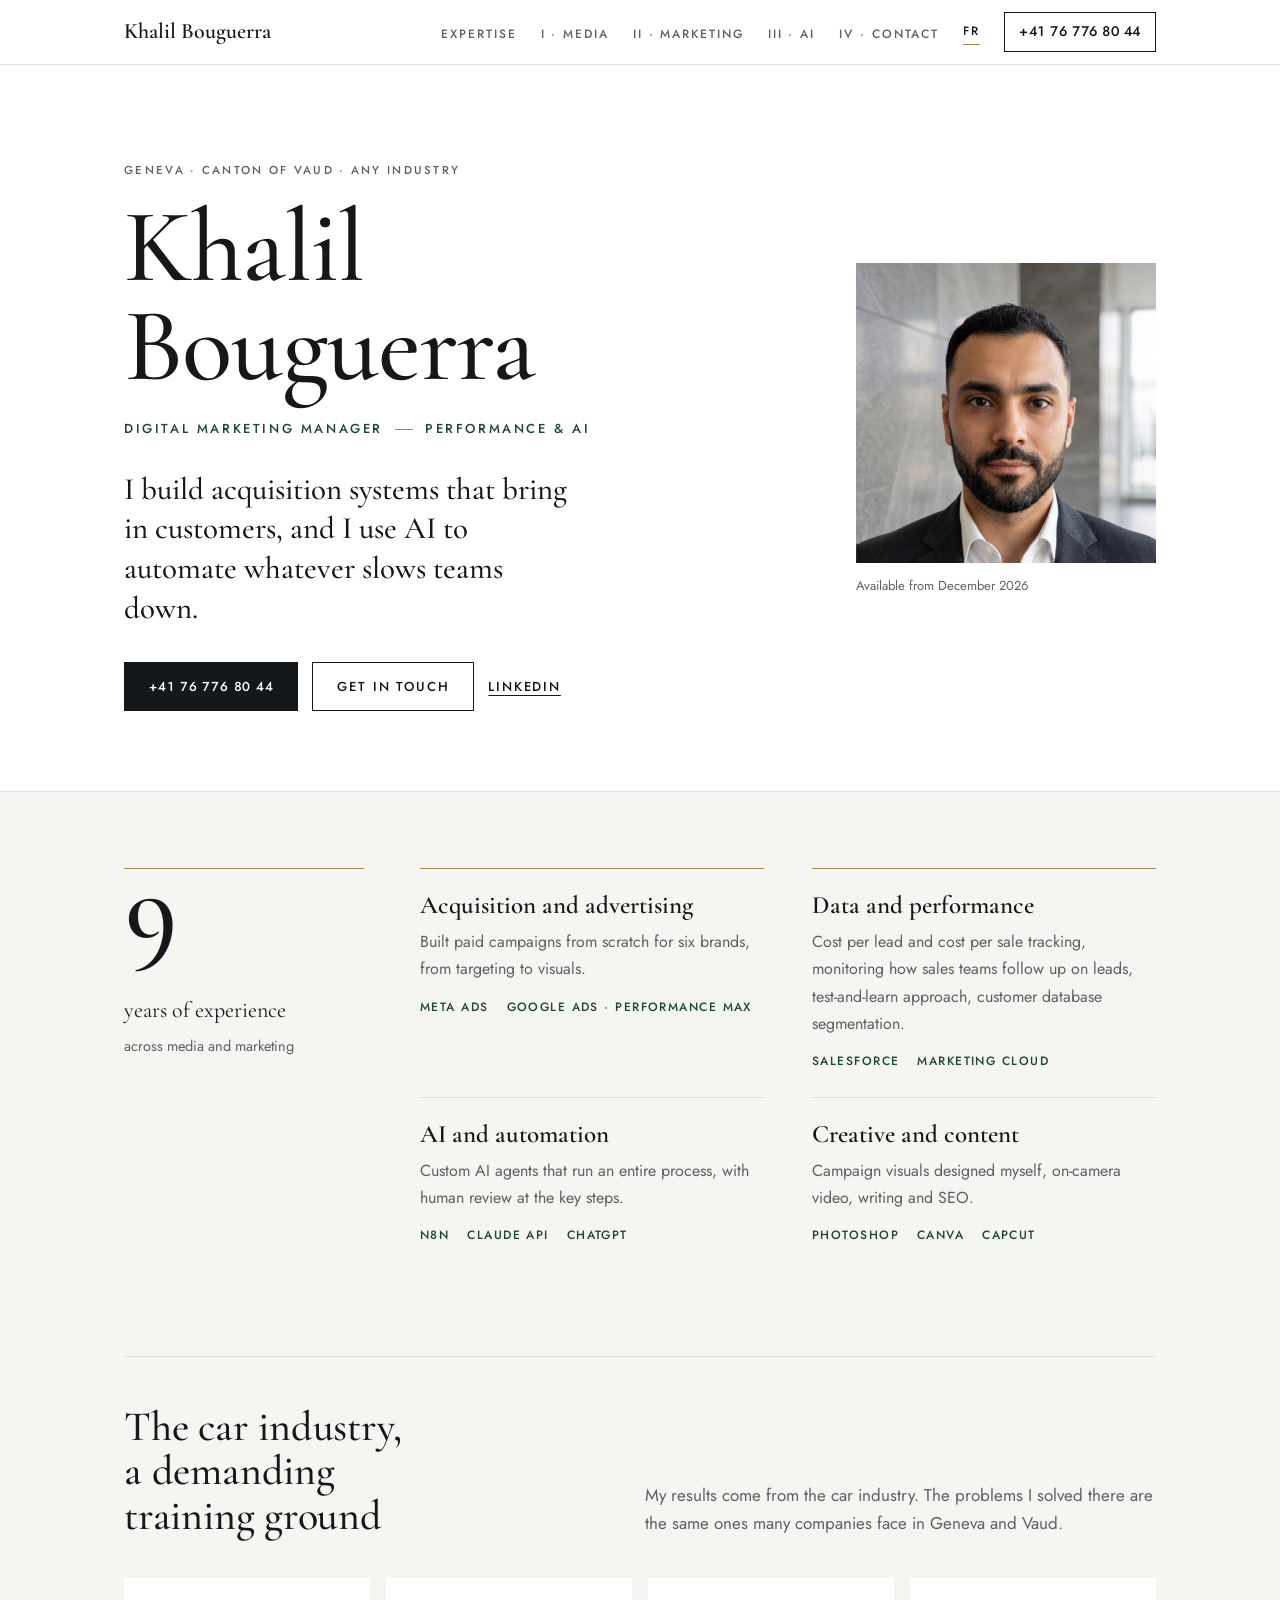
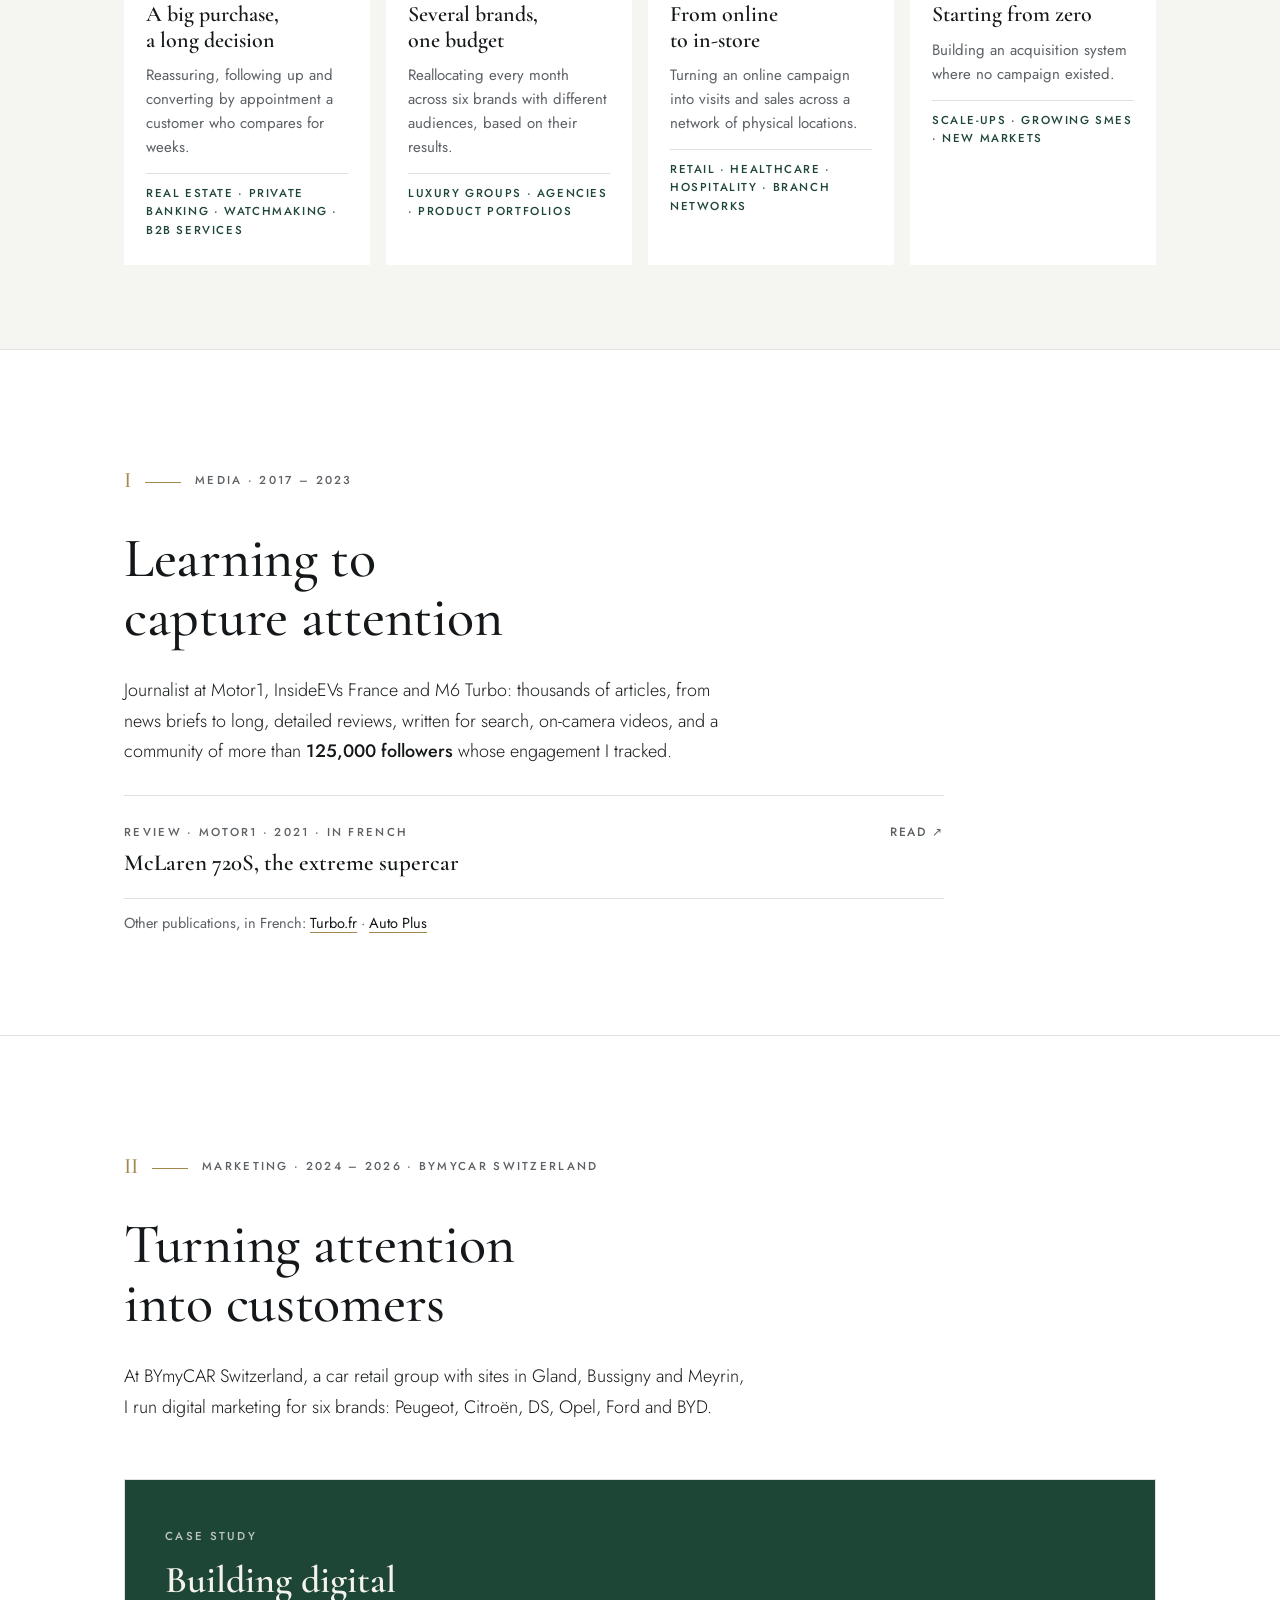
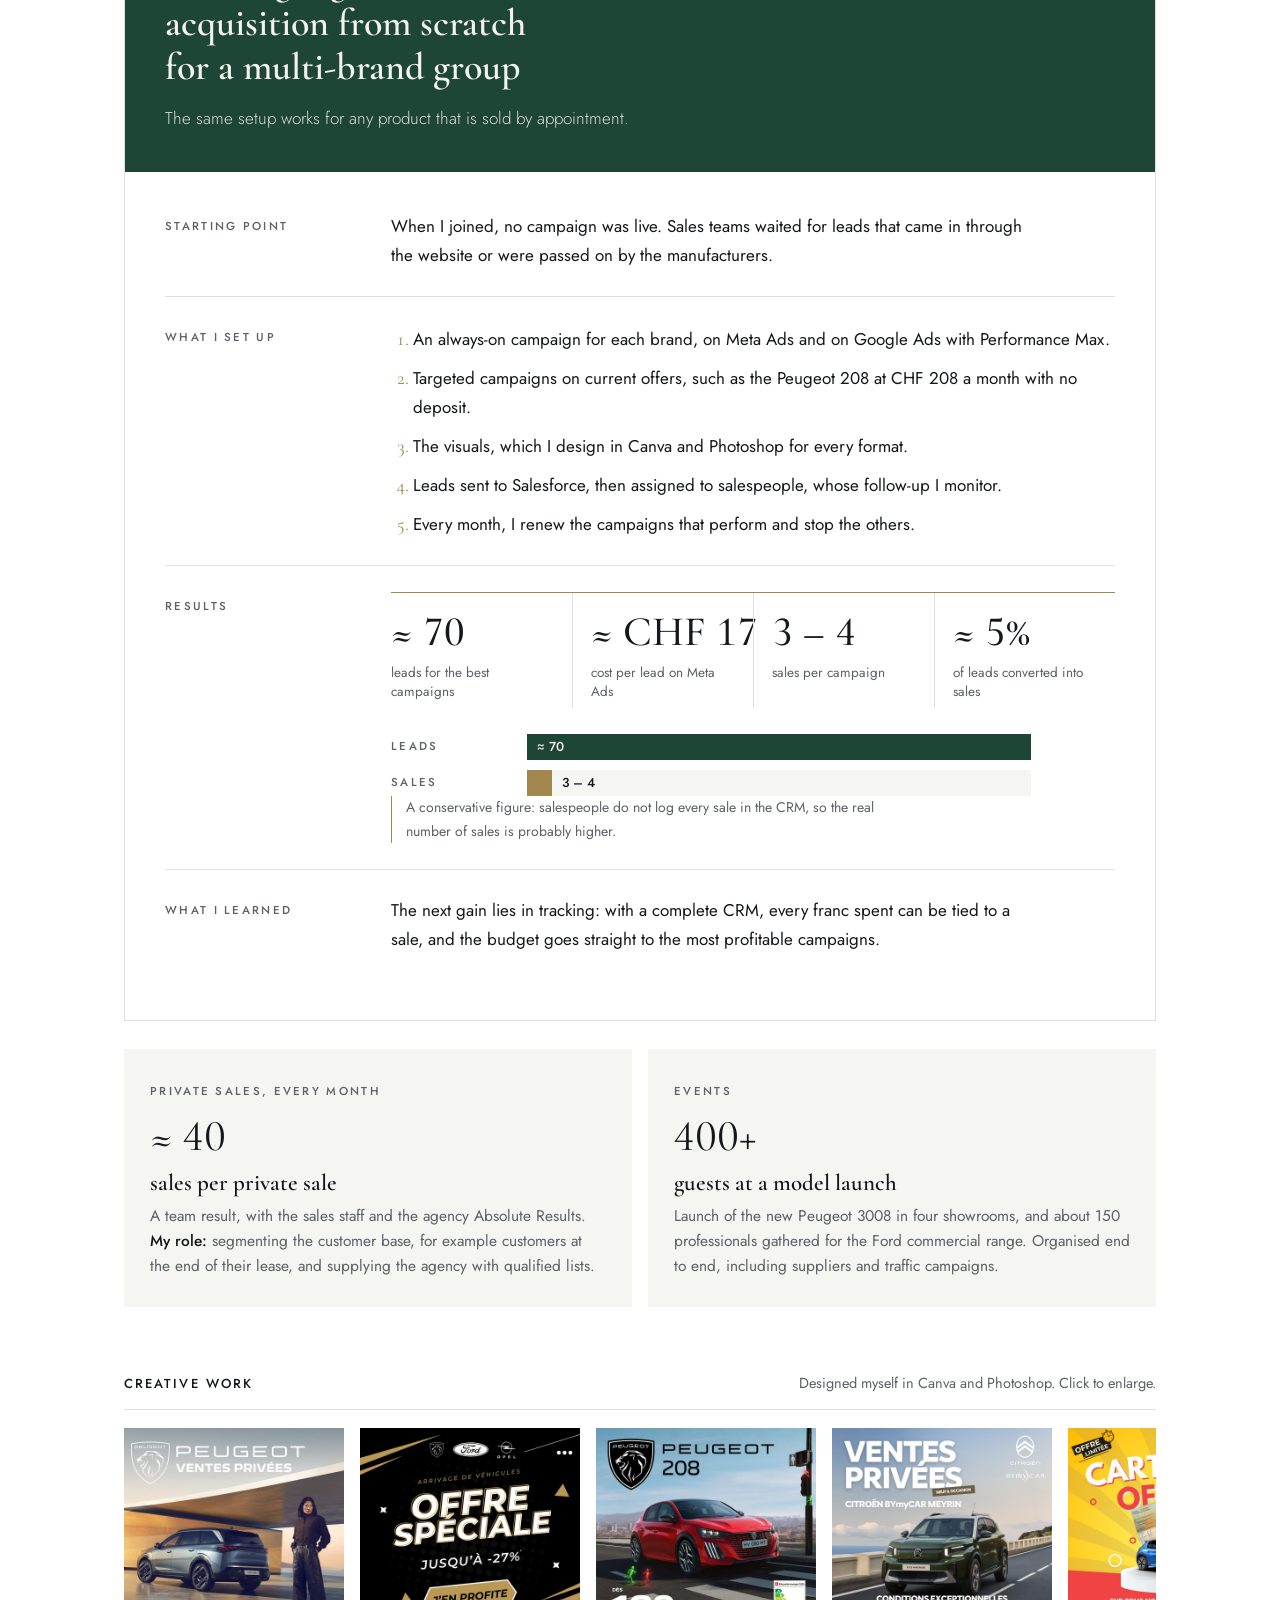
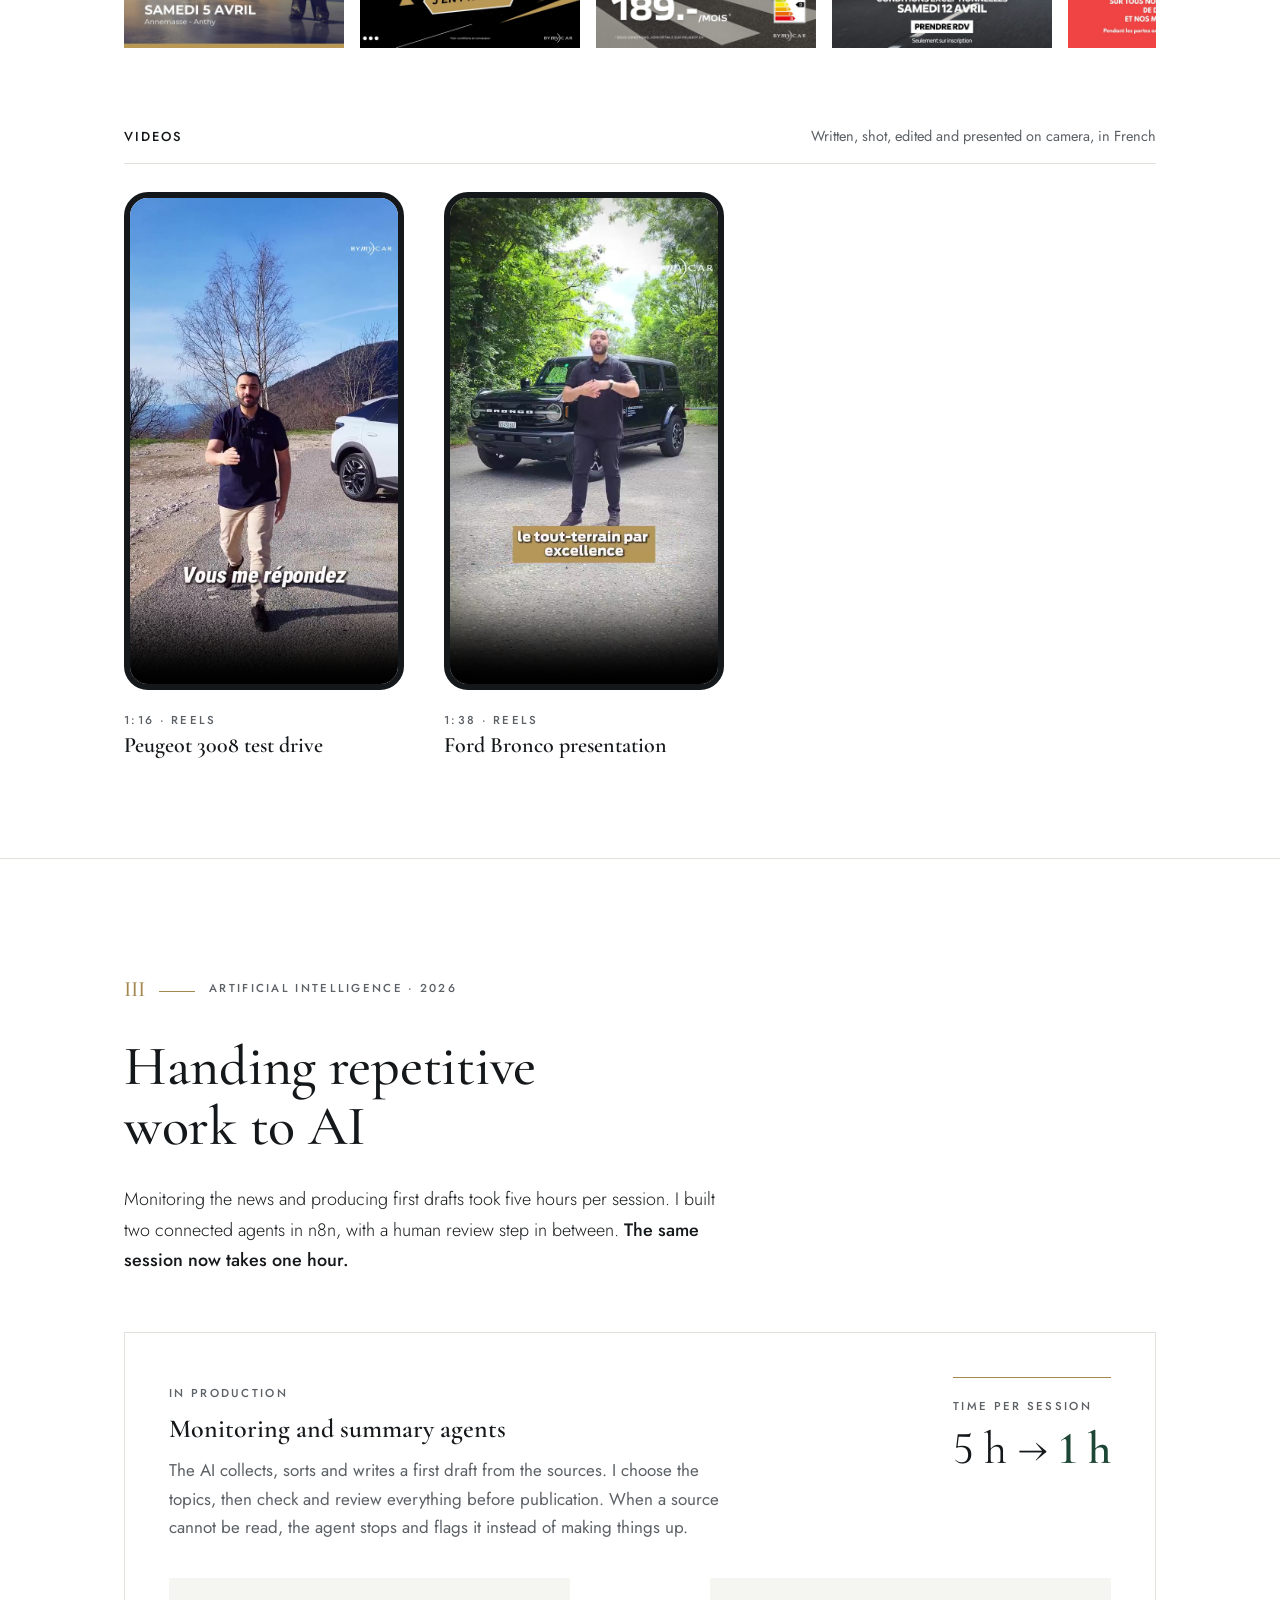
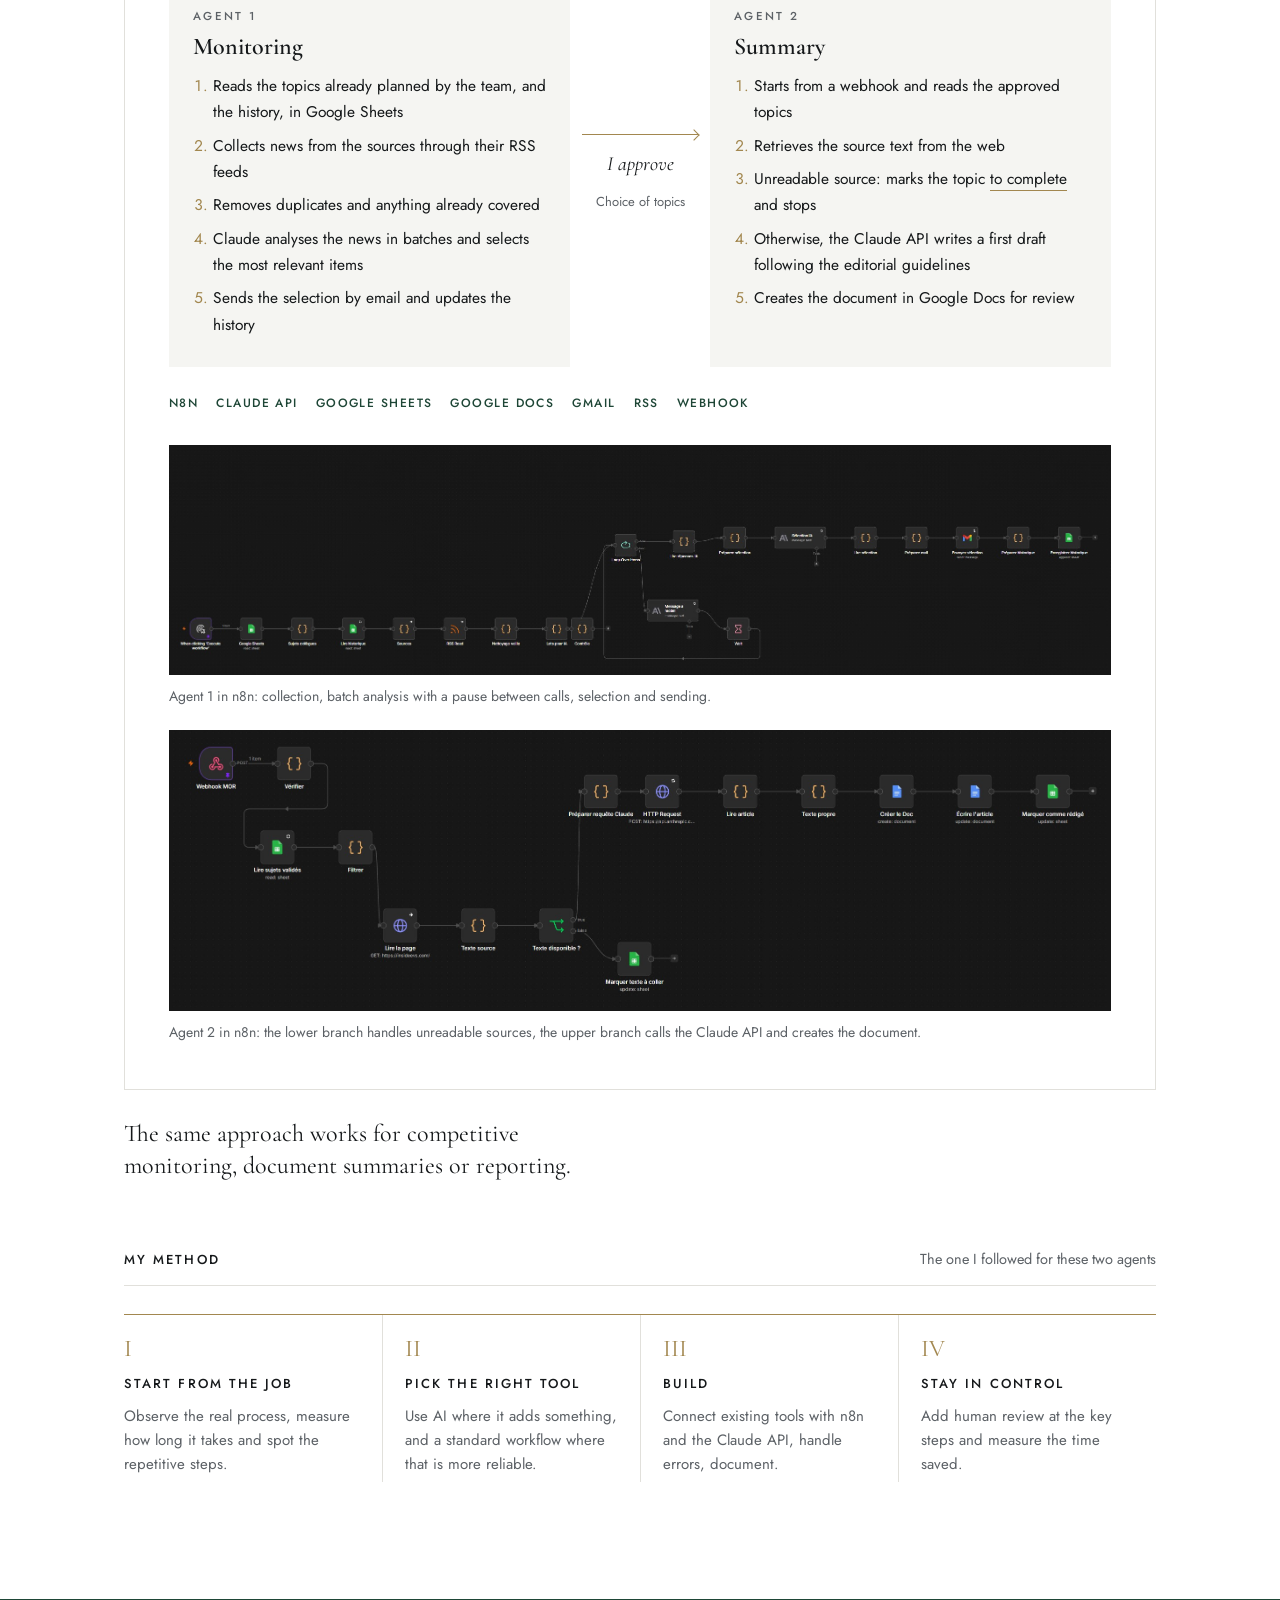
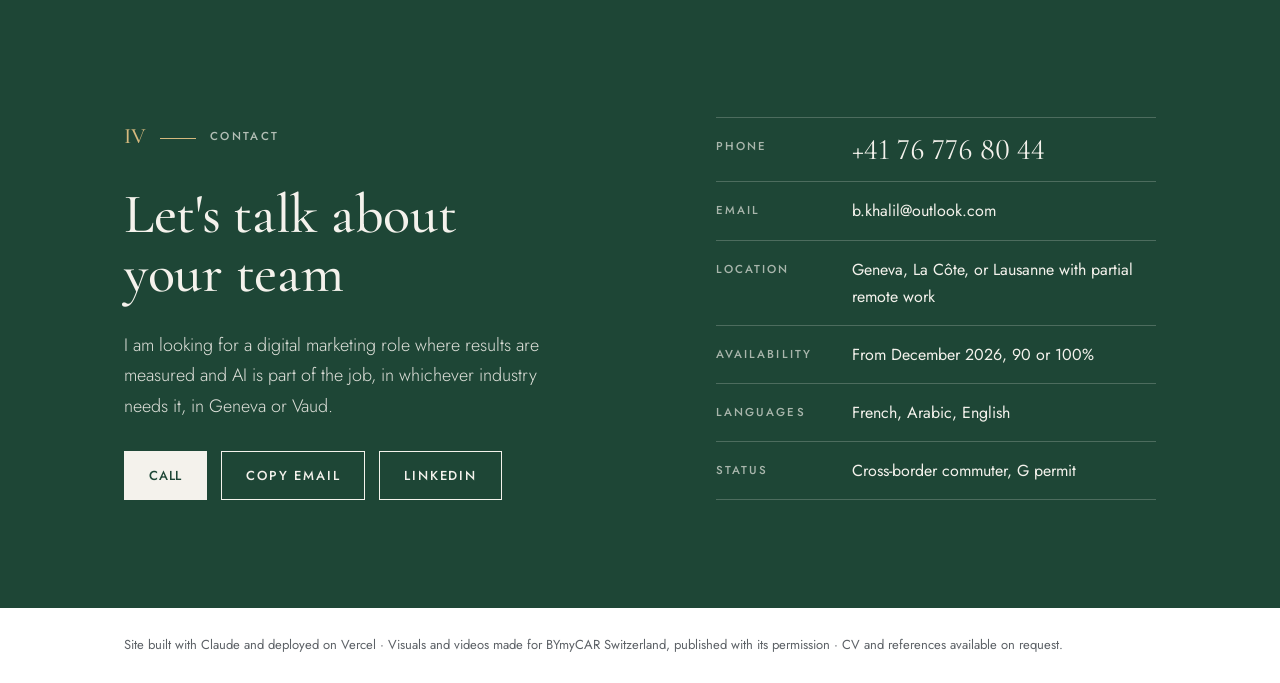
==== commit 698c1884: "Coût par lead en CHF, retrait du coût par vente Co-Authored-By: Claude Opus 5.5 <noreply@anthropic.c" ====
--- a/en.html
+++ b/en.html
@@ -178,10 +178,9 @@
             <div>
               <div class="metrics">
                 <div class="metric"><div class="v">≈ 70</div><div class="k">leads for the best campaigns</div></div>
-                <div class="metric"><div class="v">≈ €15</div><div class="k">cost per lead on Meta Ads</div></div>
+                <div class="metric"><div class="v">≈ CHF 17</div><div class="k">cost per lead on Meta Ads</div></div>
                 <div class="metric"><div class="v">3 – 4</div><div class="k">sales per campaign</div></div>
                 <div class="metric"><div class="v">≈ 5%</div><div class="k">of leads converted into sales</div></div>
-                <div class="metric"><div class="v">≈ €300</div><div class="k">of ad spend per sale</div></div>
               </div>
               <div class="funnel" aria-label="For one campaign: about 70 leads, then 3 to 4 sales">
                 <div class="fbar"><span class="label">Leads</span><div class="track"><div class="fill" style="width:100%"></div><span class="val lead-val">≈ 70</span></div></div>
--- a/styles.css
+++ b/styles.css
@@ -177,7 +177,7 @@
 .case-row p + p { margin-top: 10px; }
 .steps { margin: 0; padding-left: 22px; display: grid; gap: 8px; }
 .steps li::marker { color: var(--gold); font-family: var(--font-display); font-size: 19px; }
-.metrics { display: grid; grid-template-columns: repeat(5, minmax(0, 1fr)); border-top: 1px solid var(--gold); }
+.metrics { display: grid; grid-template-columns: repeat(4, minmax(0, 1fr)); border-top: 1px solid var(--gold); }
 .metric { padding: 18px 18px 6px 0; min-width: 0; }
 .metric + .metric { padding-left: 18px; border-left: 1px solid var(--line); }
 .metric .v { font-family: var(--font-display); font-weight: 500; font-size: clamp(32px, 3.4vw, 42px); line-height: 1; font-variant-numeric: lining-nums tabular-nums; white-space: nowrap; }
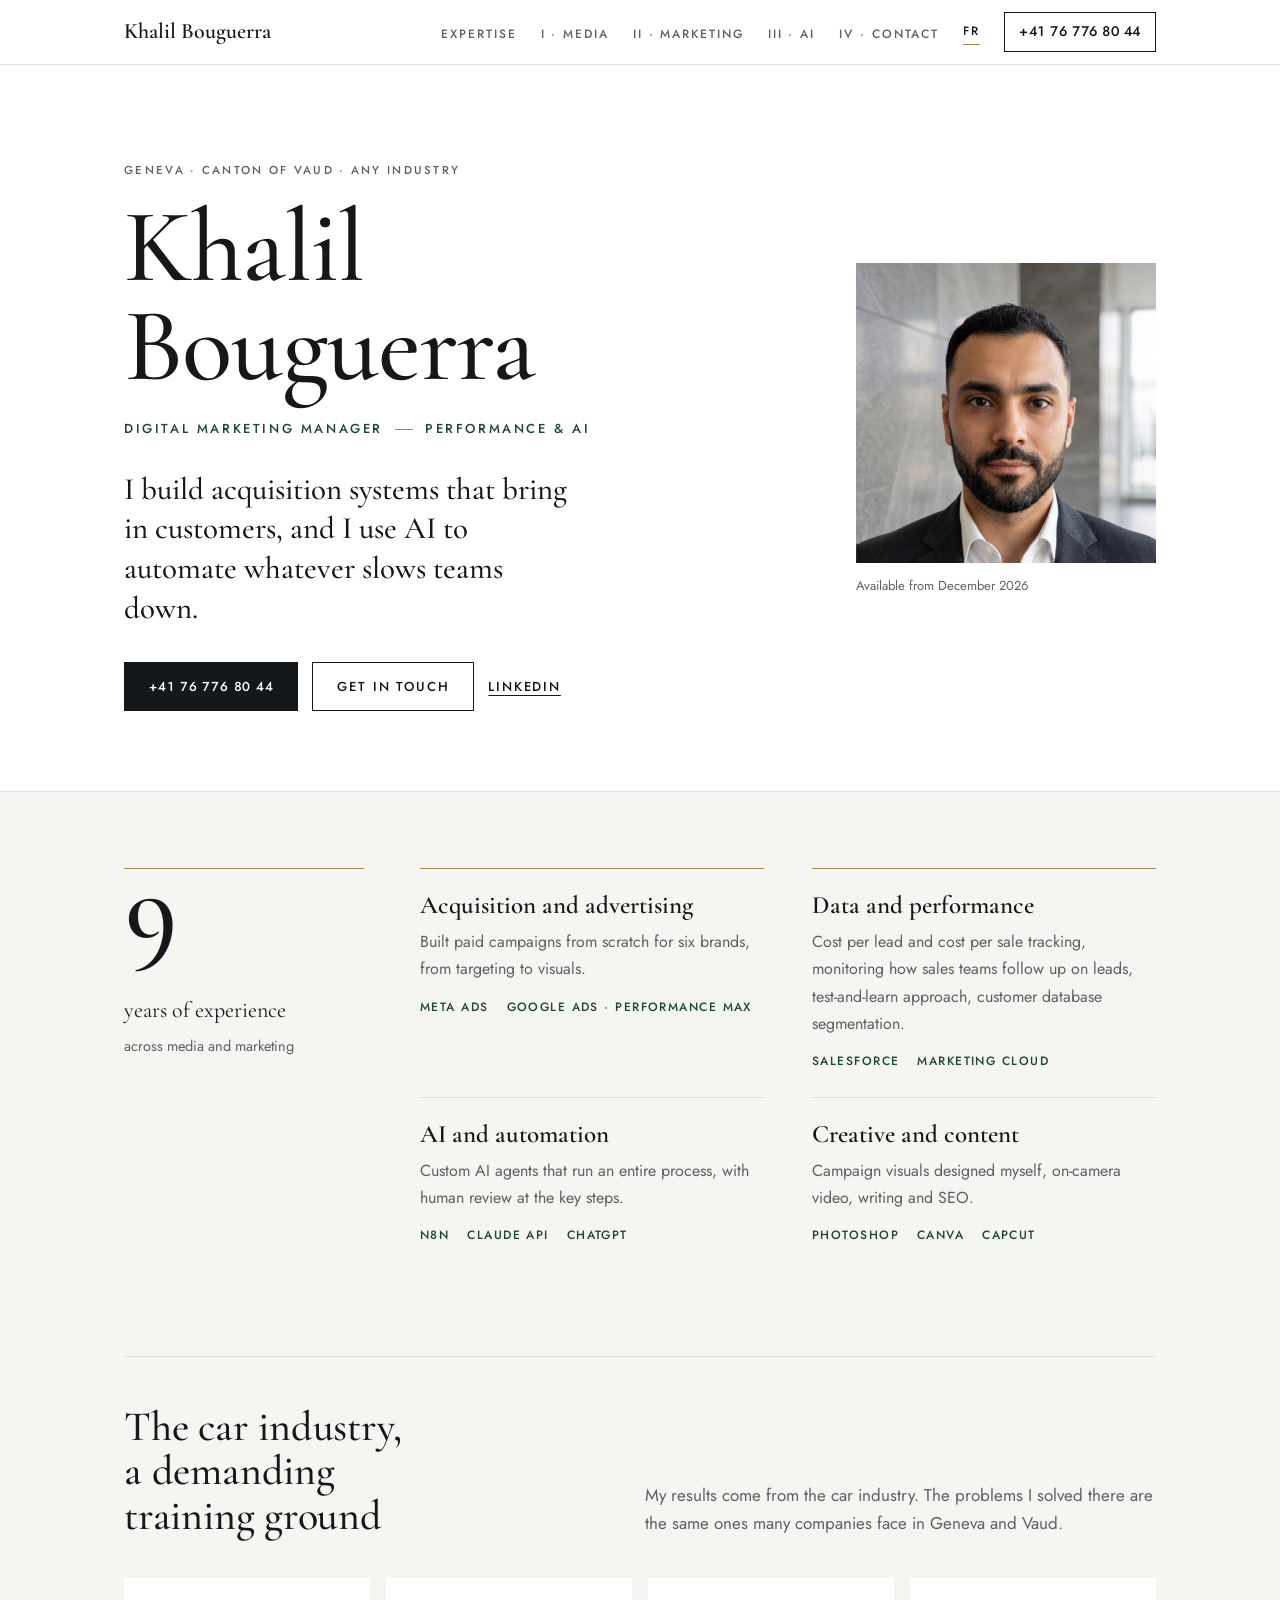
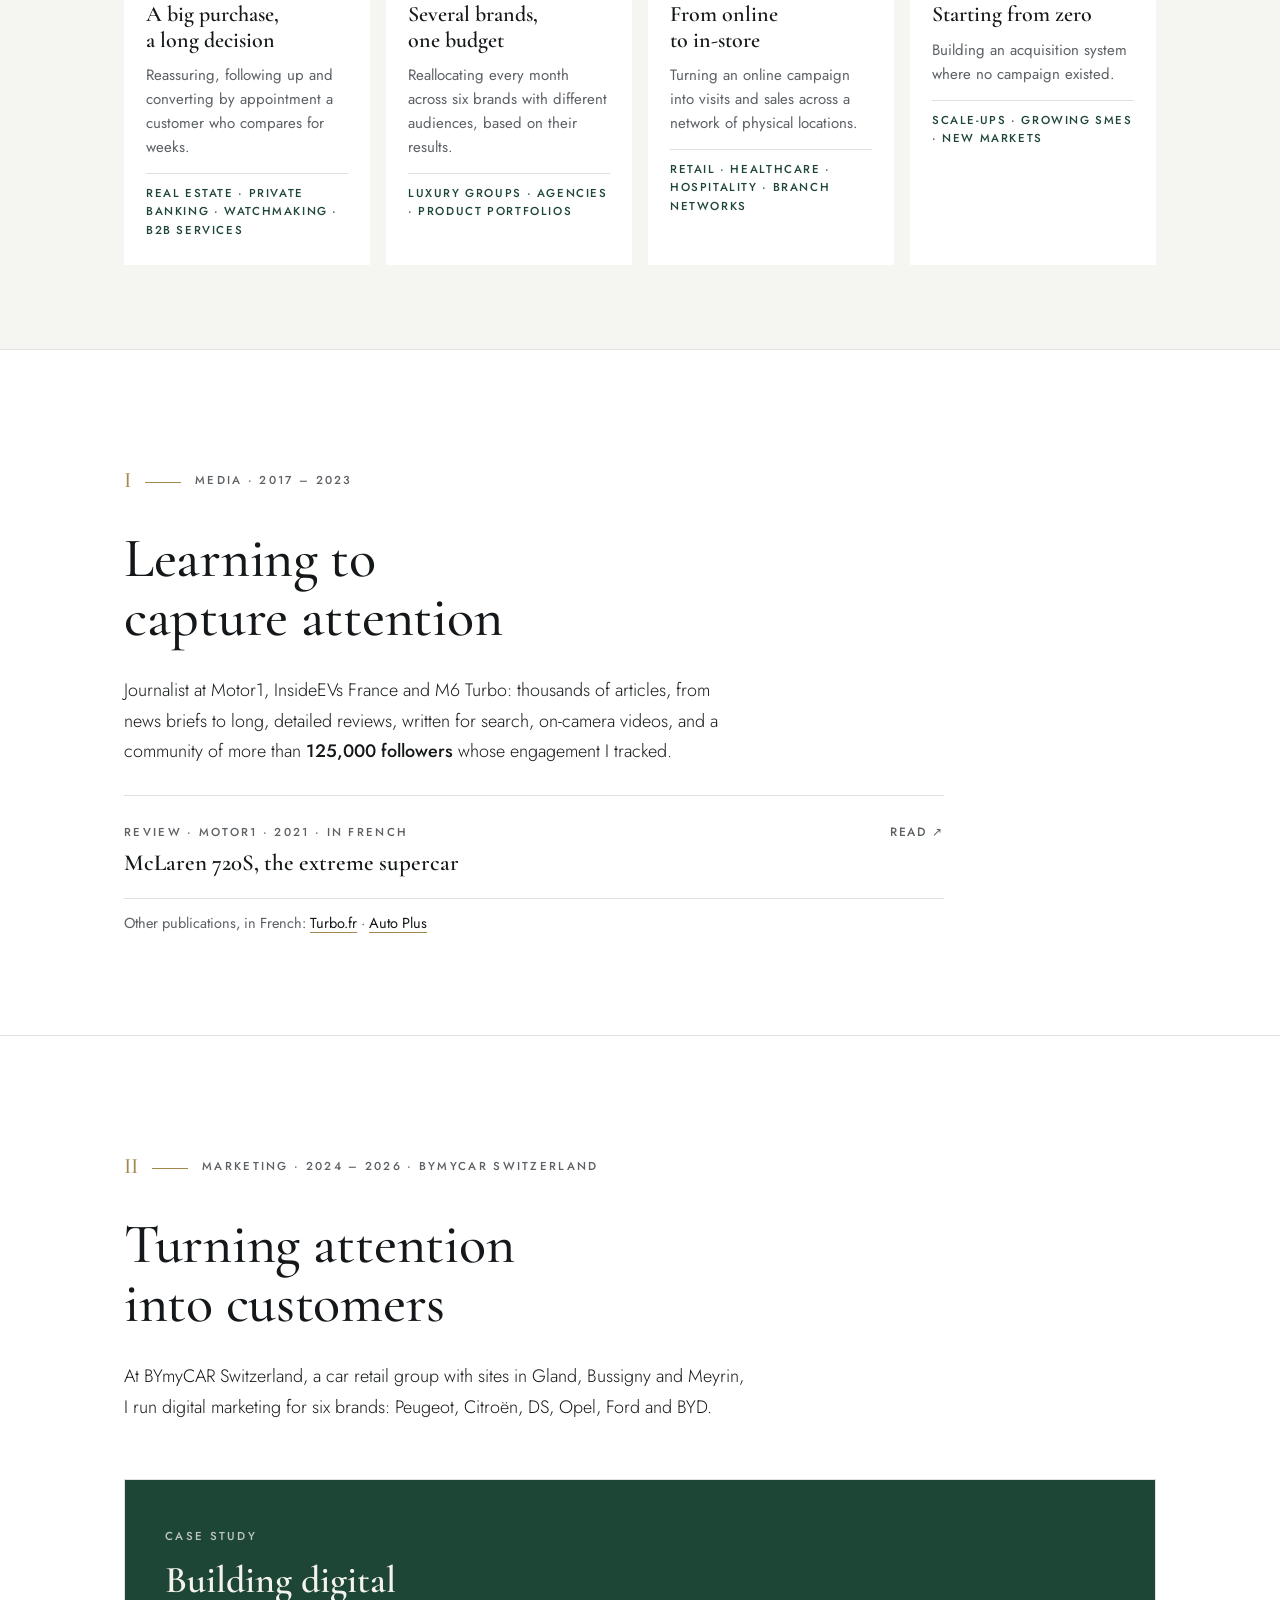
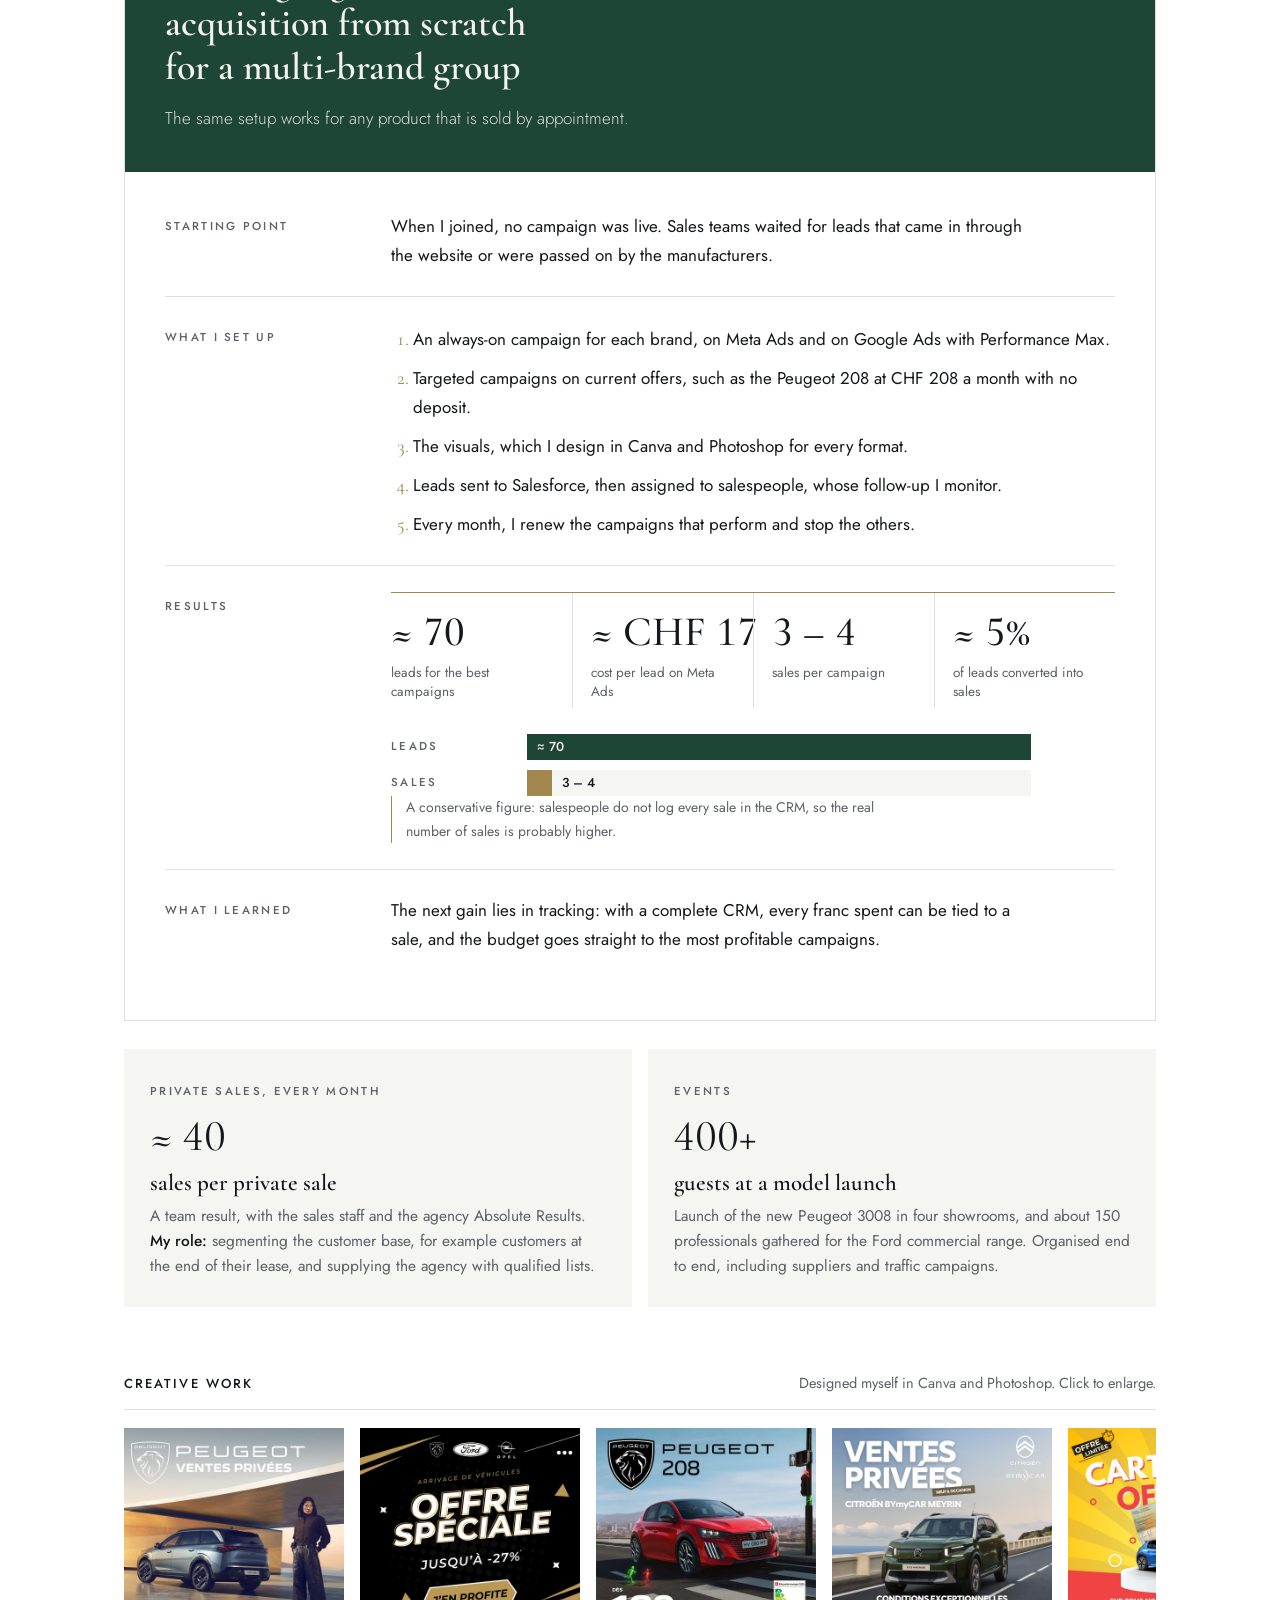
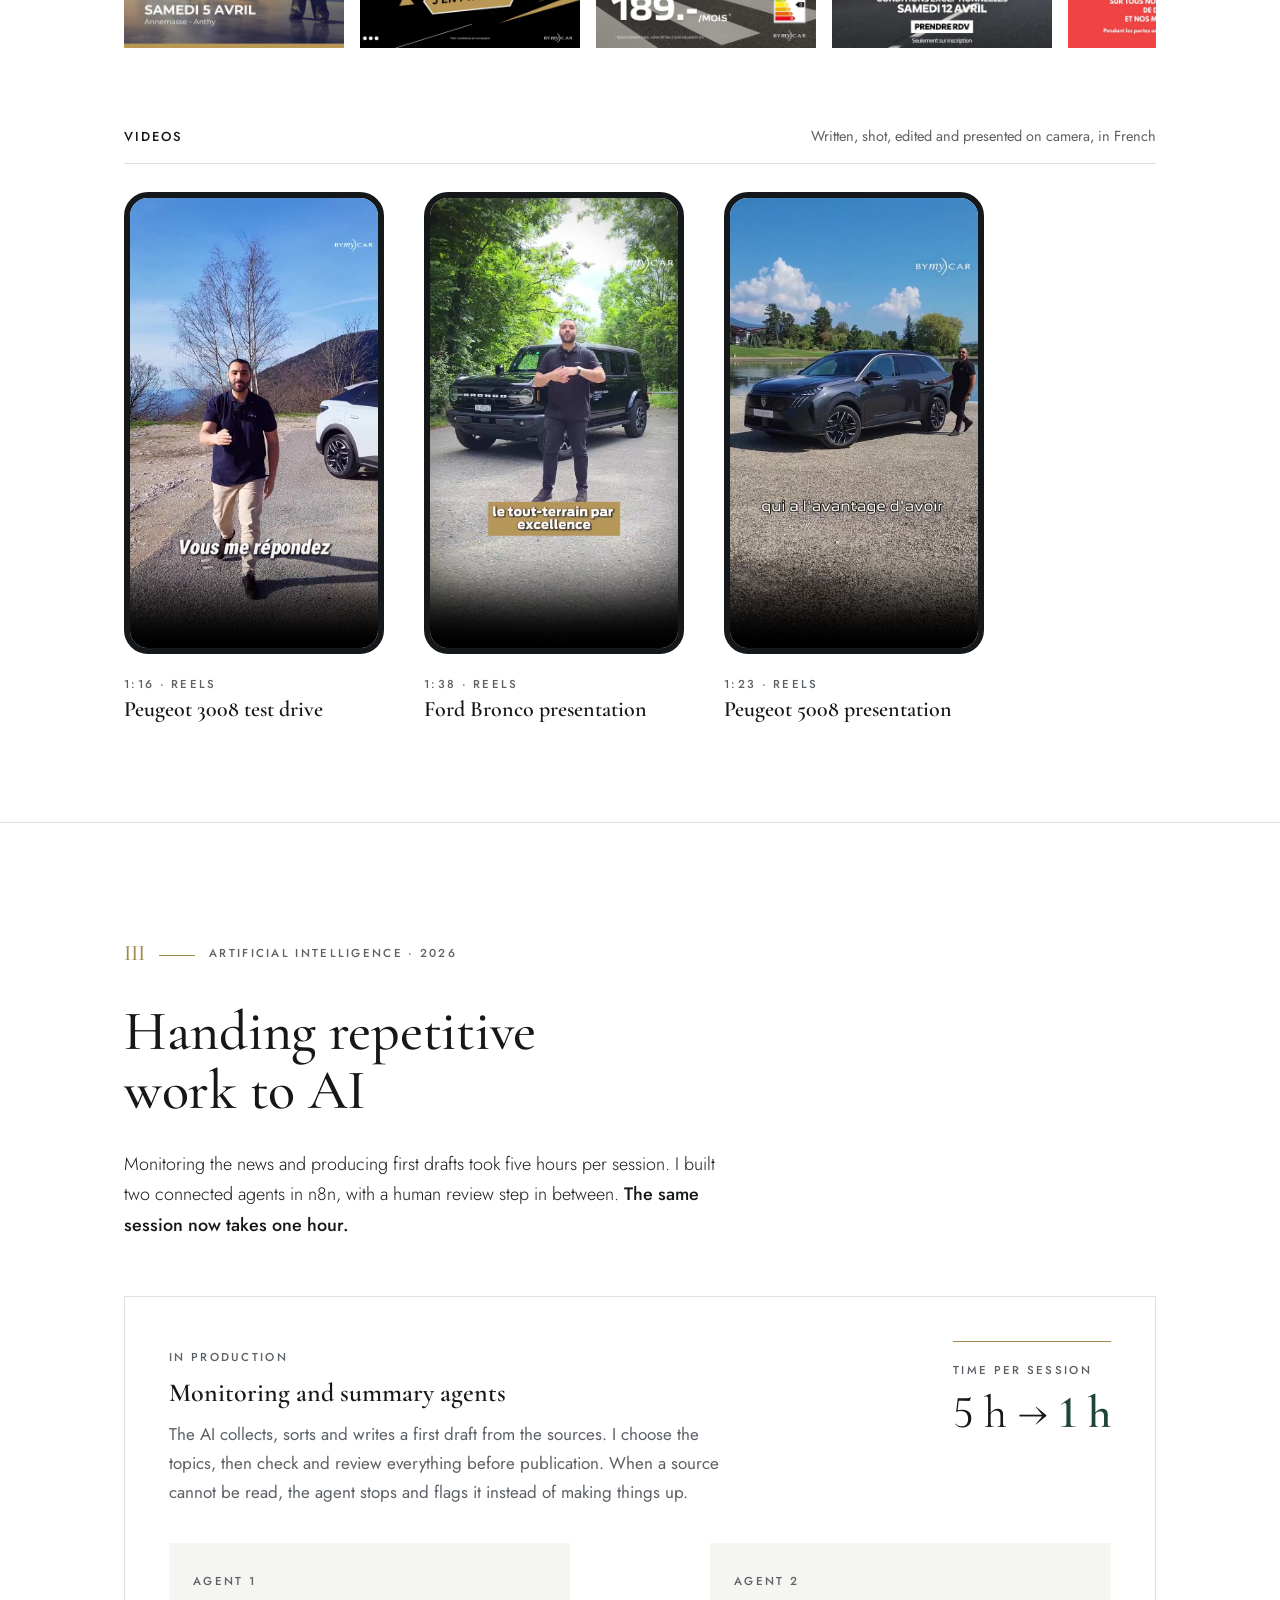
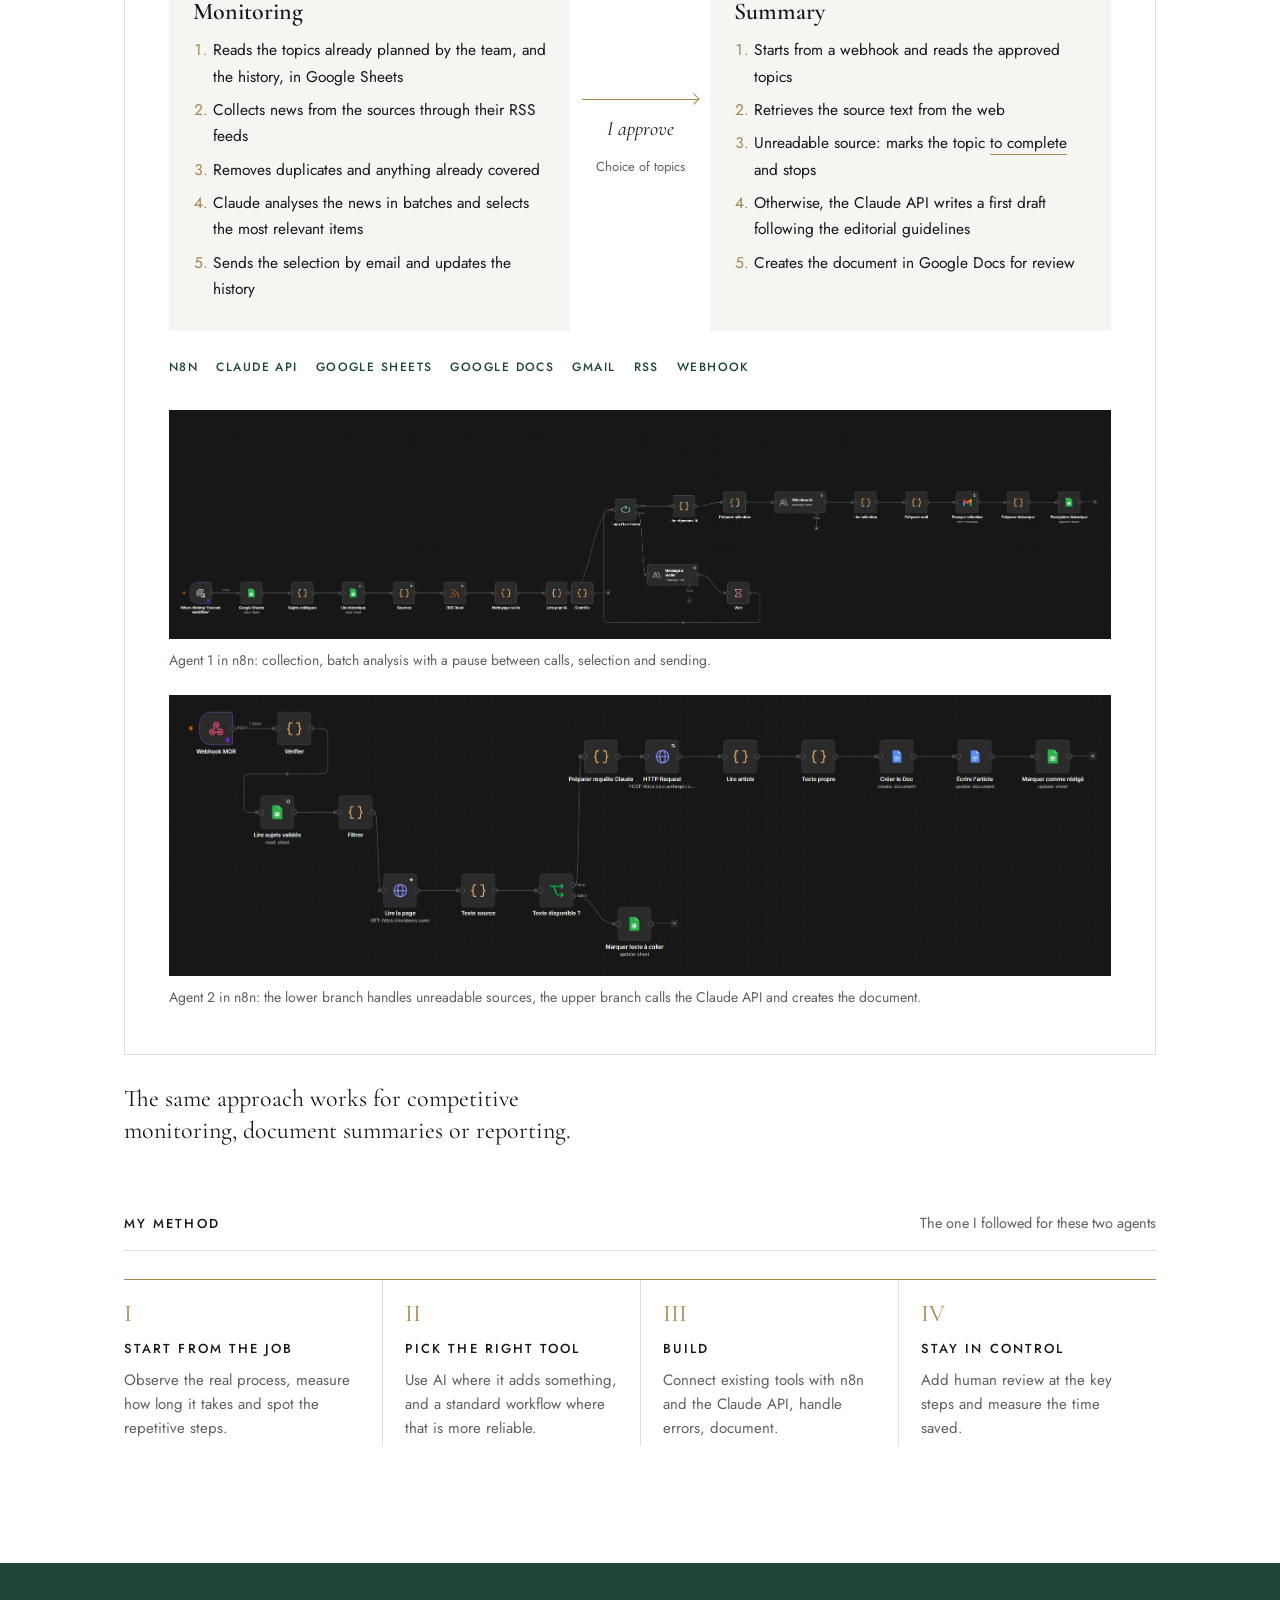
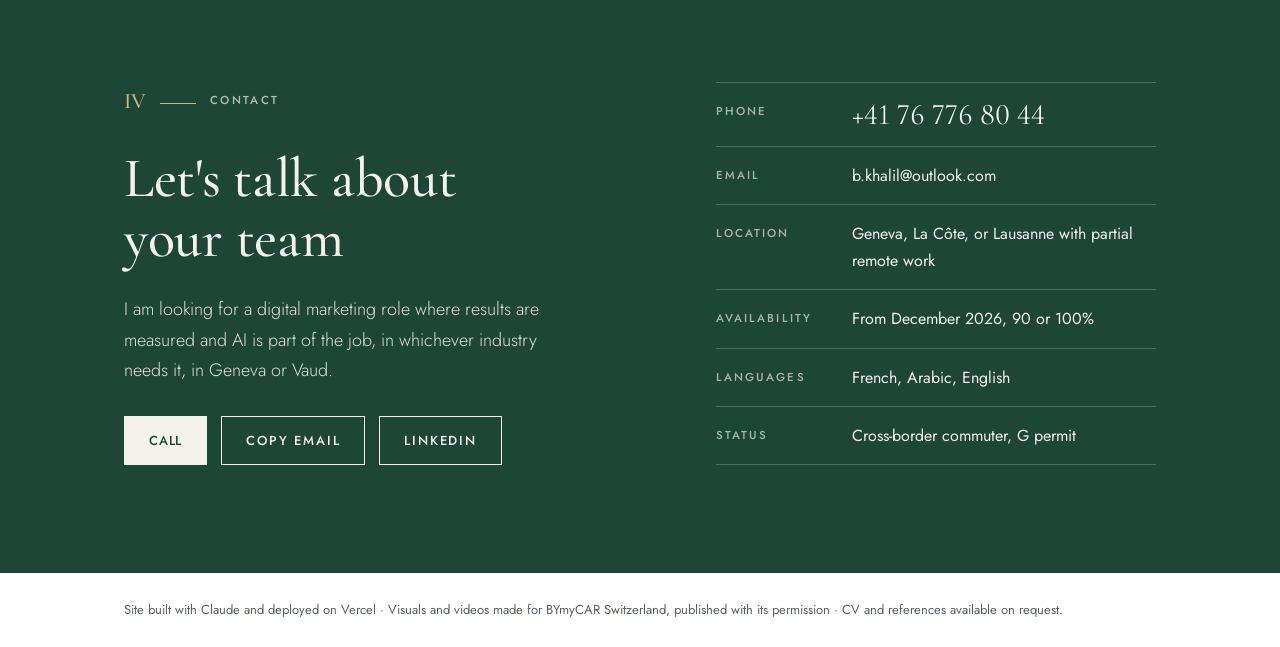
==== commit 16bb311c: "Ajoute la vidéo Peugeot 5008 Co-Authored-By: Claude Opus 5.5 <noreply@anthropic.com> Claude-Session:" ====
--- a/en.html
+++ b/en.html
@@ -234,6 +234,10 @@
             <div class="phone"><video controls playsinline preload="none" poster="media/presentation-ford-bronco.jpg" src="media/presentation-ford-bronco.mp4" aria-label="Video: Ford Bronco presentation"></video></div>
             <div class="video-meta"><span class="label">1:38 · Reels</span><h3>Ford Bronco presentation</h3></div>
           </div>
+          <div>
+            <div class="phone"><video controls playsinline preload="none" poster="media/presentation-peugeot-5008.jpg" src="media/presentation-peugeot-5008.mp4" aria-label="Video: Peugeot 5008 presentation"></video></div>
+            <div class="video-meta"><span class="label">1:23 · Reels</span><h3>Peugeot 5008 presentation</h3></div>
+          </div>
         </div>
       </div>
     </div>
--- a/styles.css
+++ b/styles.css
@@ -183,9 +183,9 @@
 .metric .v { font-family: var(--font-display); font-weight: 500; font-size: clamp(32px, 3.4vw, 42px); line-height: 1; font-variant-numeric: lining-nums tabular-nums; white-space: nowrap; }
 .metric .k { margin-top: 10px; font-size: 13.5px; line-height: 1.45; color: var(--ink-soft); }
 @media (max-width: 900px) {
-  .metrics { grid-template-columns: repeat(3, minmax(0, 1fr)); }
-  .metric:nth-child(4) { border-left: 0; padding-left: 0; }
-  .metric:nth-child(n+4) { border-top: 1px solid var(--line); }
+  .metrics { grid-template-columns: repeat(2, minmax(0, 1fr)); }
+  .metric:nth-child(3) { border-left: 0; padding-left: 0; }
+  .metric:nth-child(n+3) { border-top: 1px solid var(--line); }
 }
 @media (max-width: 520px) {
   .metrics { grid-template-columns: repeat(2, minmax(0, 1fr)); }
@@ -220,7 +220,7 @@
 @media (max-width: 560px) { .strip button { width: 172px; } }
 
 /* Video */
-.videos { margin-top: 28px; display: grid; grid-template-columns: repeat(2, minmax(0, 280px)); gap: 40px; align-items: start; }
+.videos { margin-top: 28px; display: grid; grid-template-columns: repeat(3, minmax(0, 260px)); gap: 40px; align-items: start; }
 .videos > * { min-width: 0; }
 .phone { border: 6px solid var(--ink); border-radius: 24px; overflow: hidden; background: #000; aspect-ratio: 9 / 16; max-width: 280px; }
 .phone video { width: 100%; height: 100%; object-fit: cover; display: block; background: #000; }
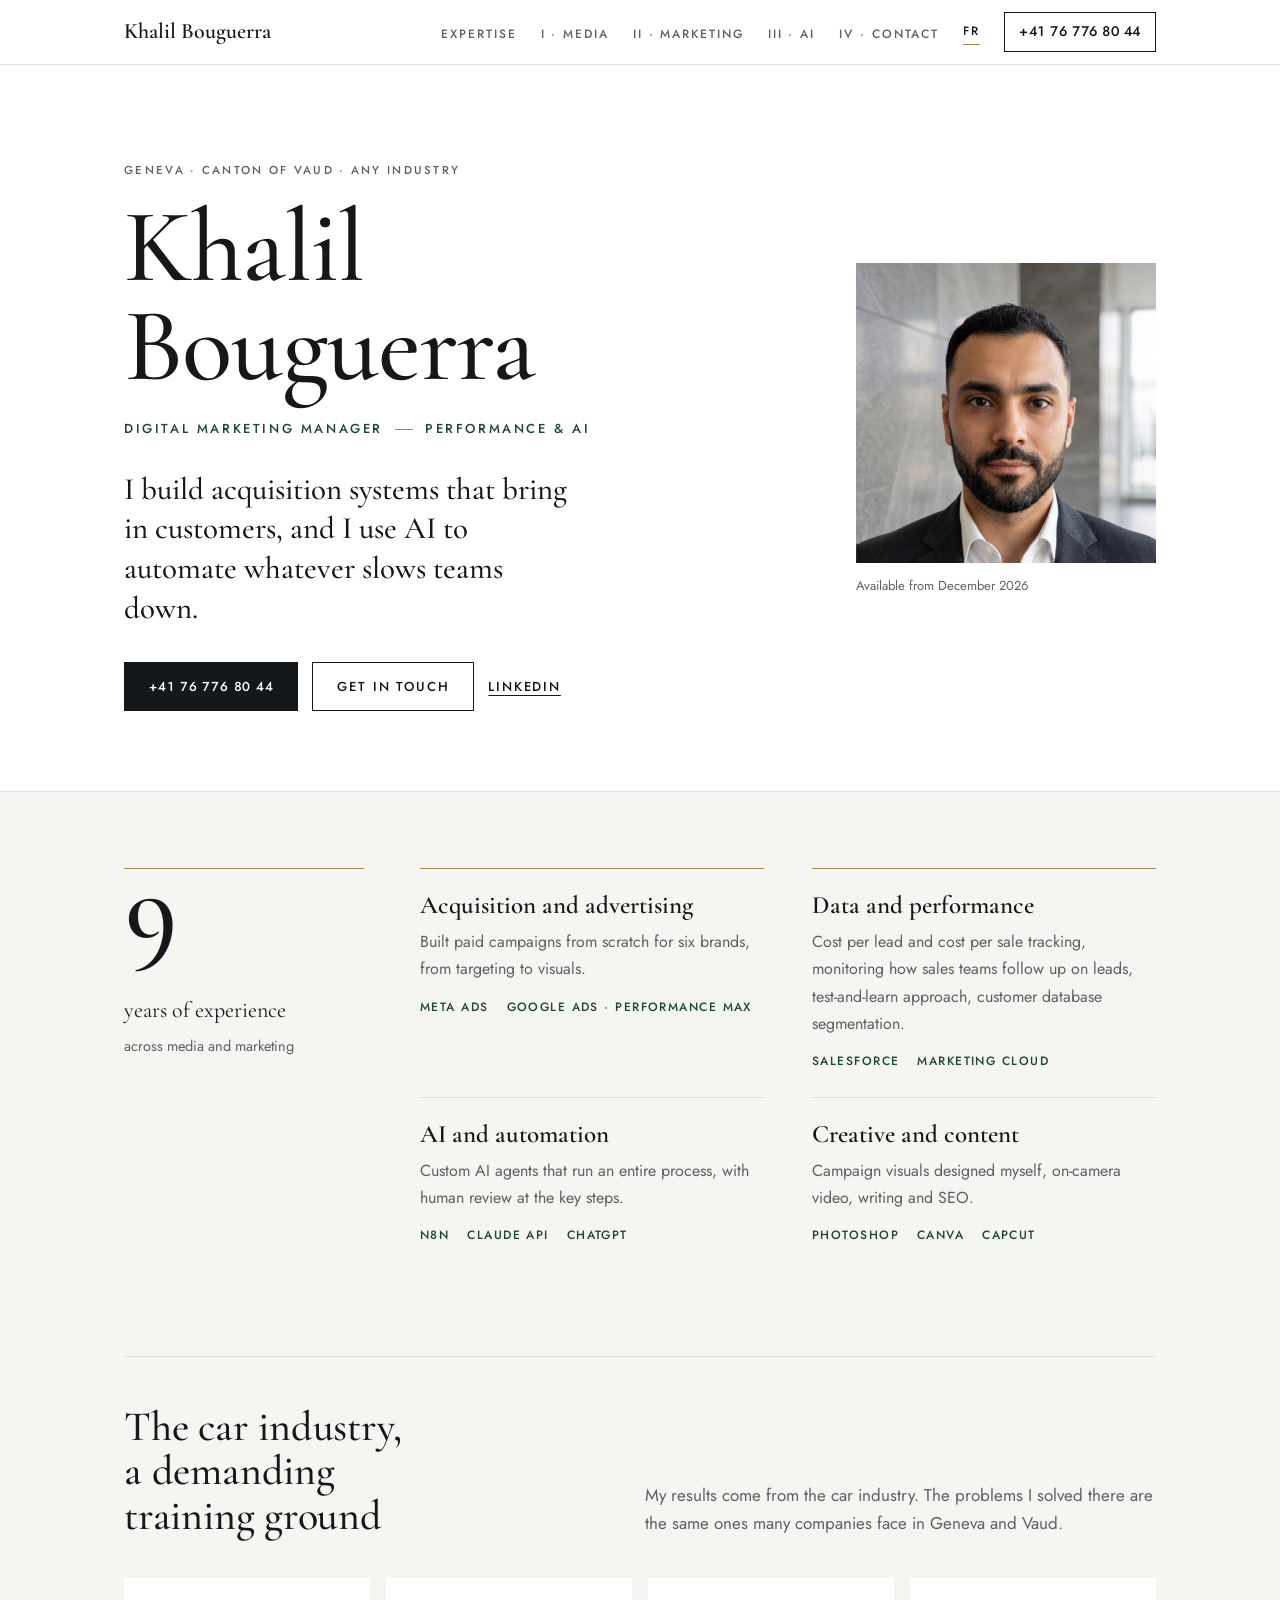
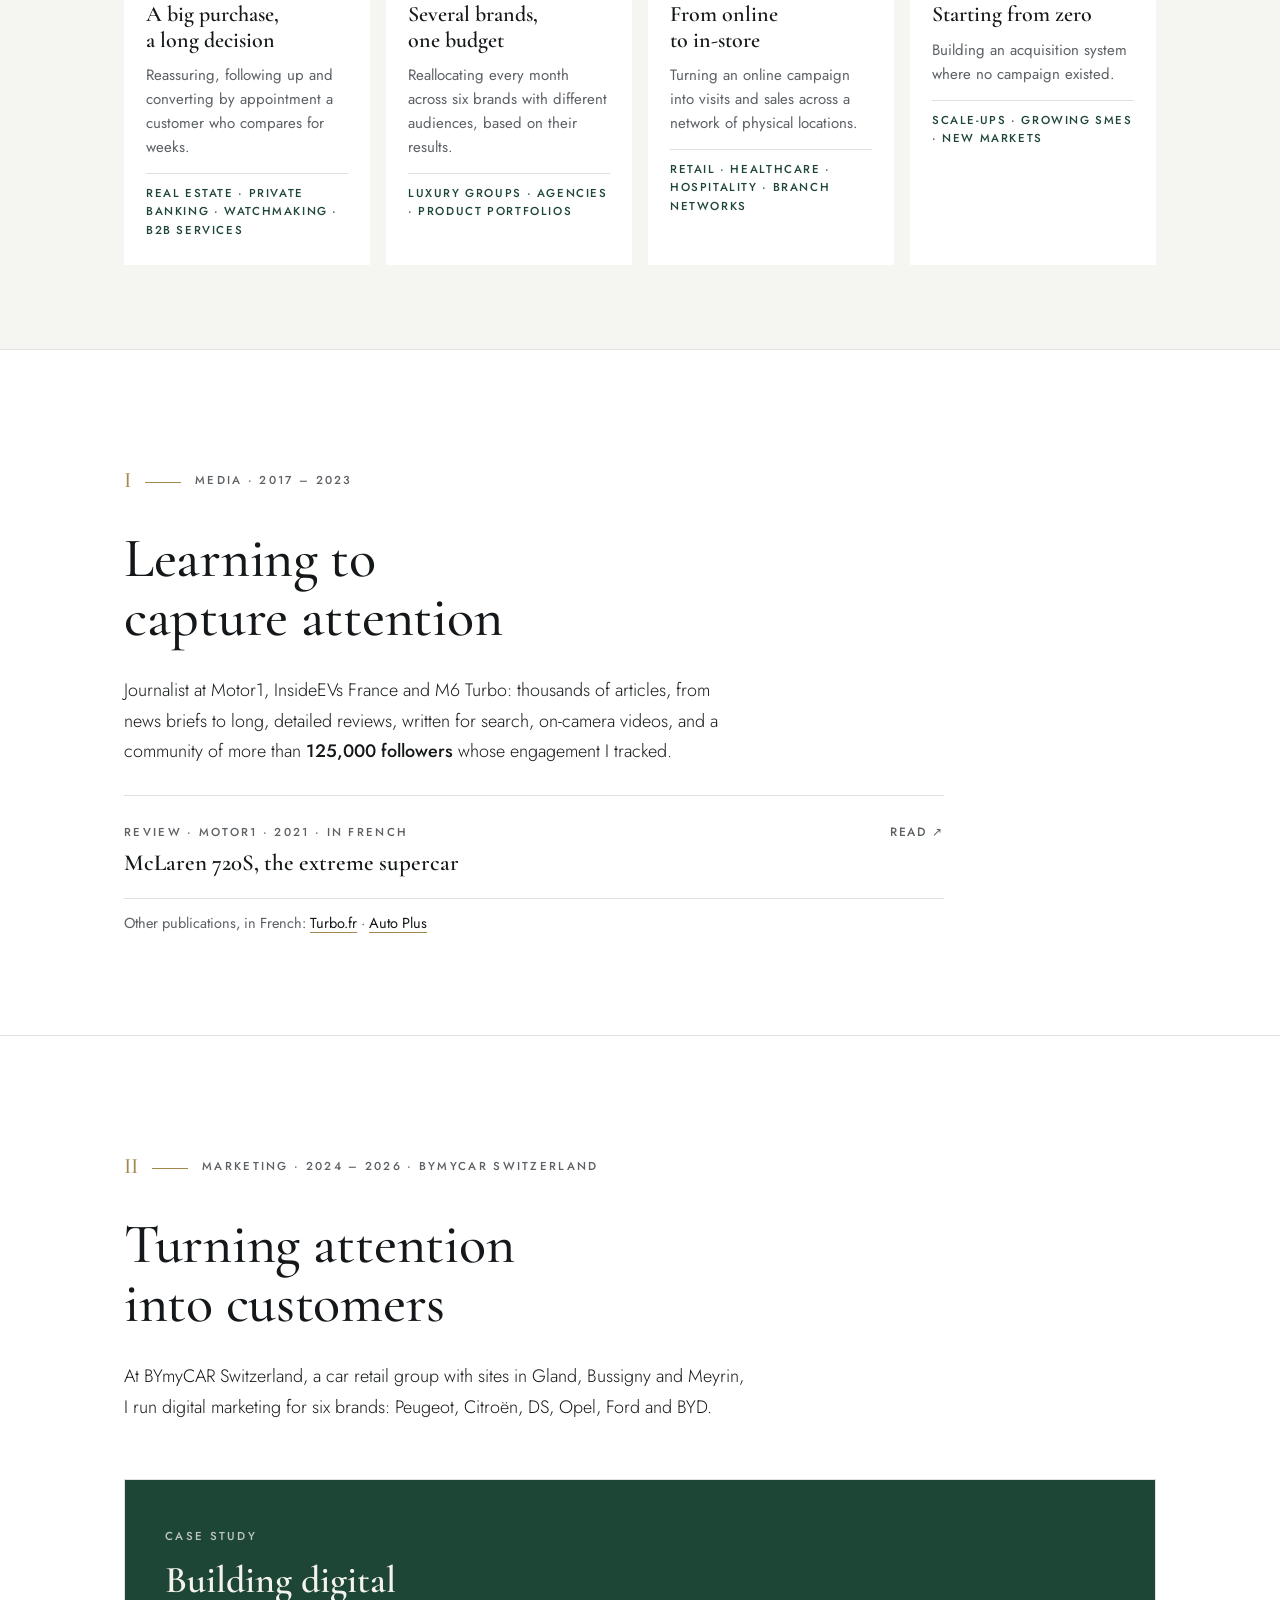
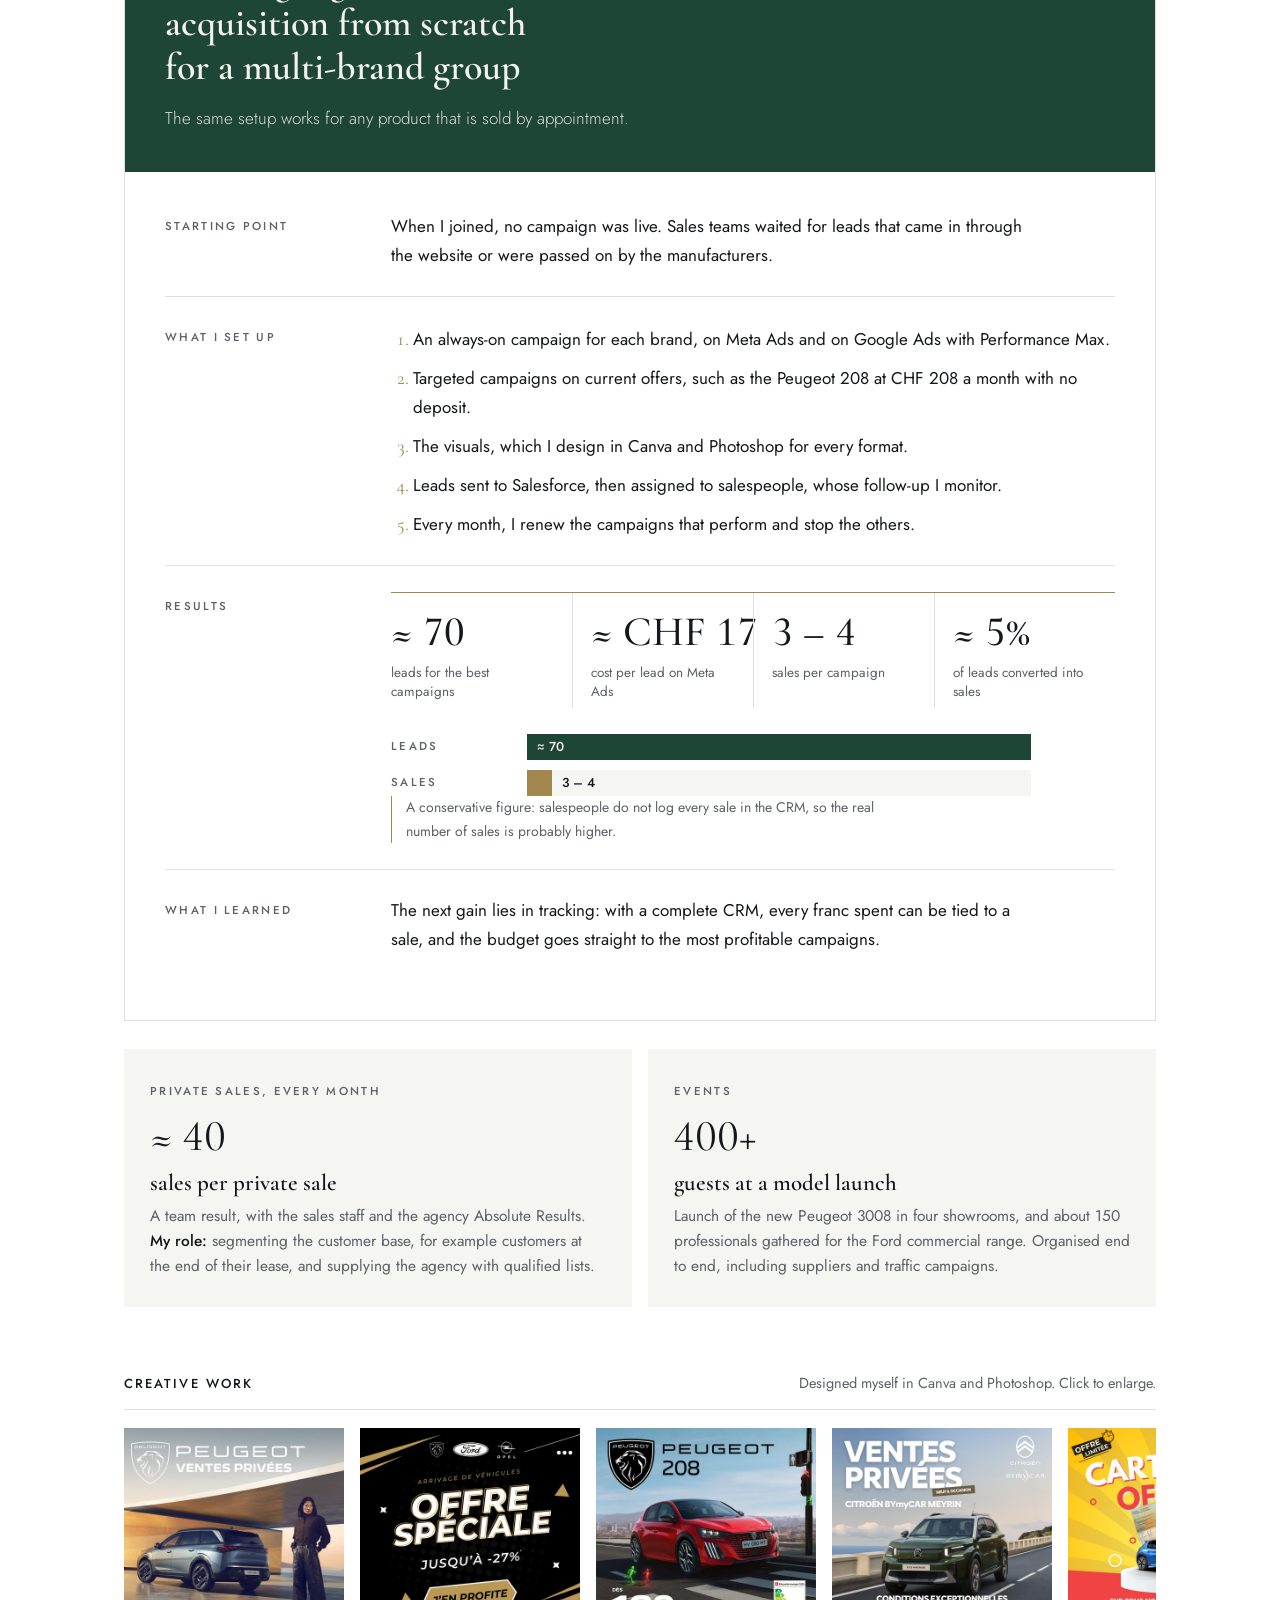
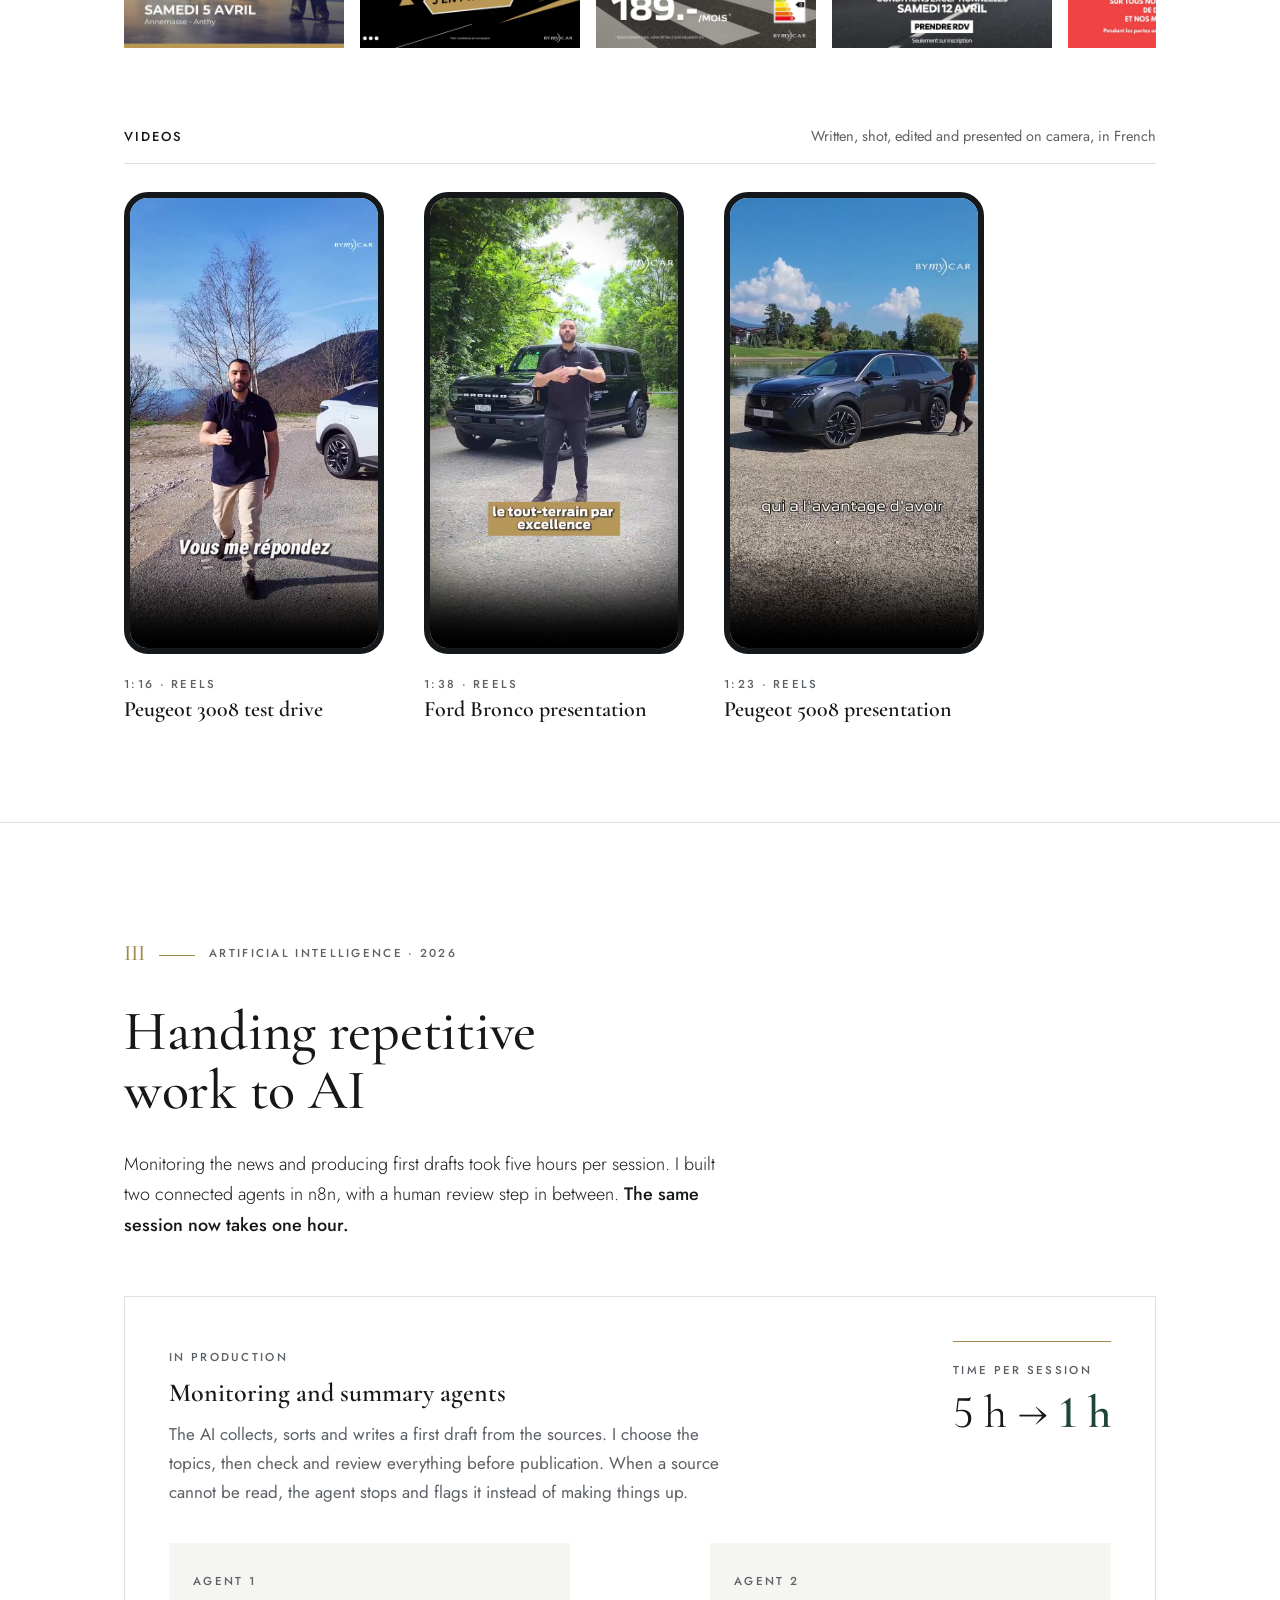
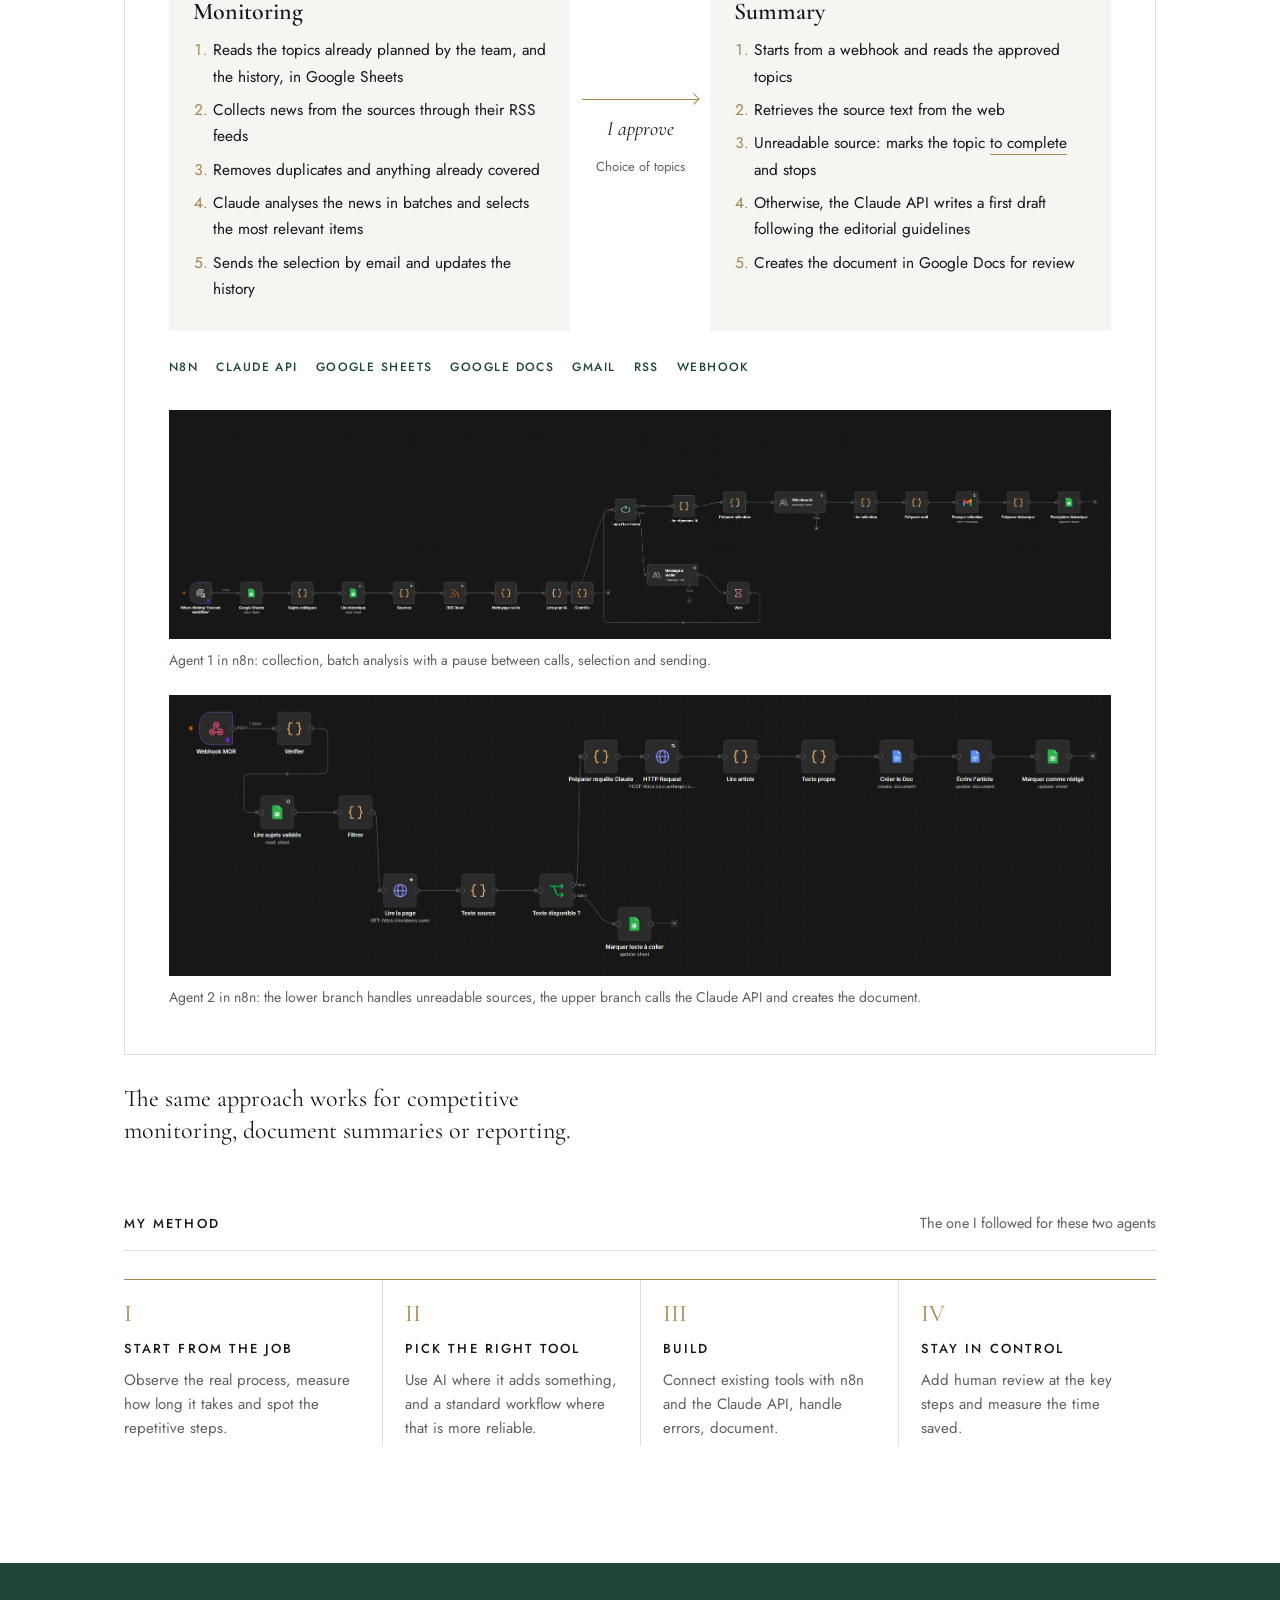
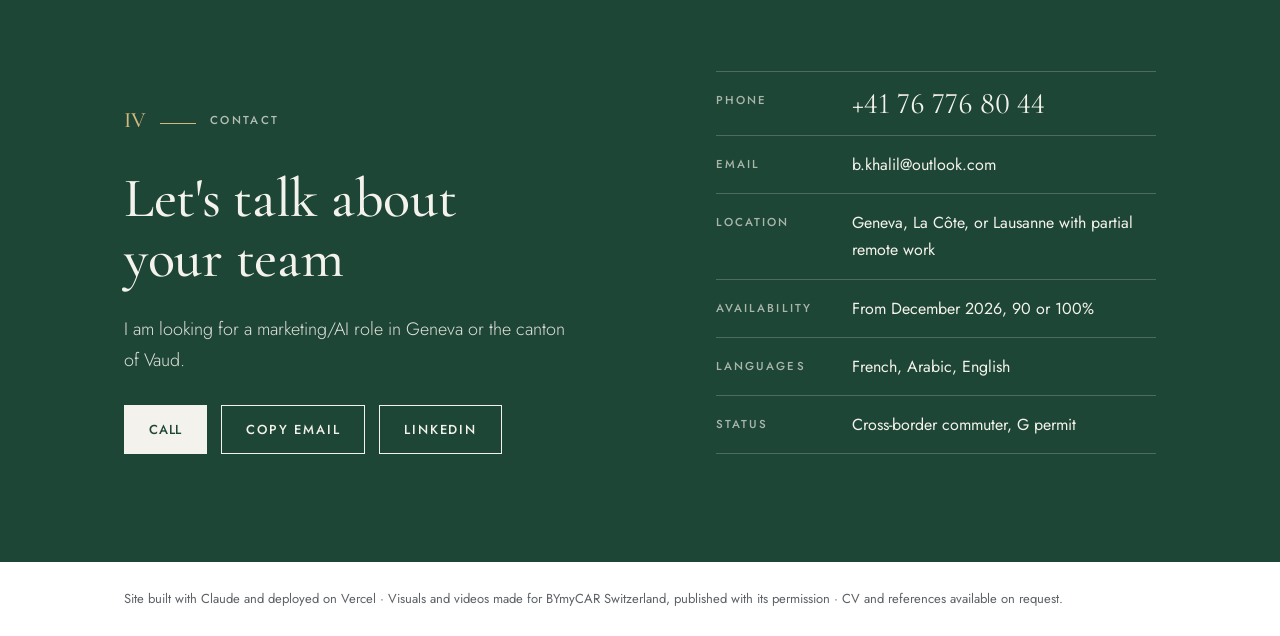
==== commit 5130deb7: "Simplifie la phrase de recherche dans la conclusion Co-Authored-By: Claude Opus 5.5 <noreply@anthrop" ====
--- a/en.html
+++ b/en.html
@@ -331,7 +331,7 @@
           <p class="label"><span class="rn">IV</span>Contact</p>
           <h2>Let's talk about your team</h2>
         </div>
-        <p class="intro">I am looking for a digital marketing role where results are measured and AI is part of the job, in whichever industry needs it, in Geneva or Vaud.</p>
+        <p class="intro">I am looking for a marketing/AI role in Geneva or the canton of Vaud.</p>
         <div class="actions">
           <a class="btn primary tel" href="tel:+41767768044">Call</a>
           <button class="btn" type="button" id="copy" data-done="Email copied" data-selected="Email selected">Copy email</button>
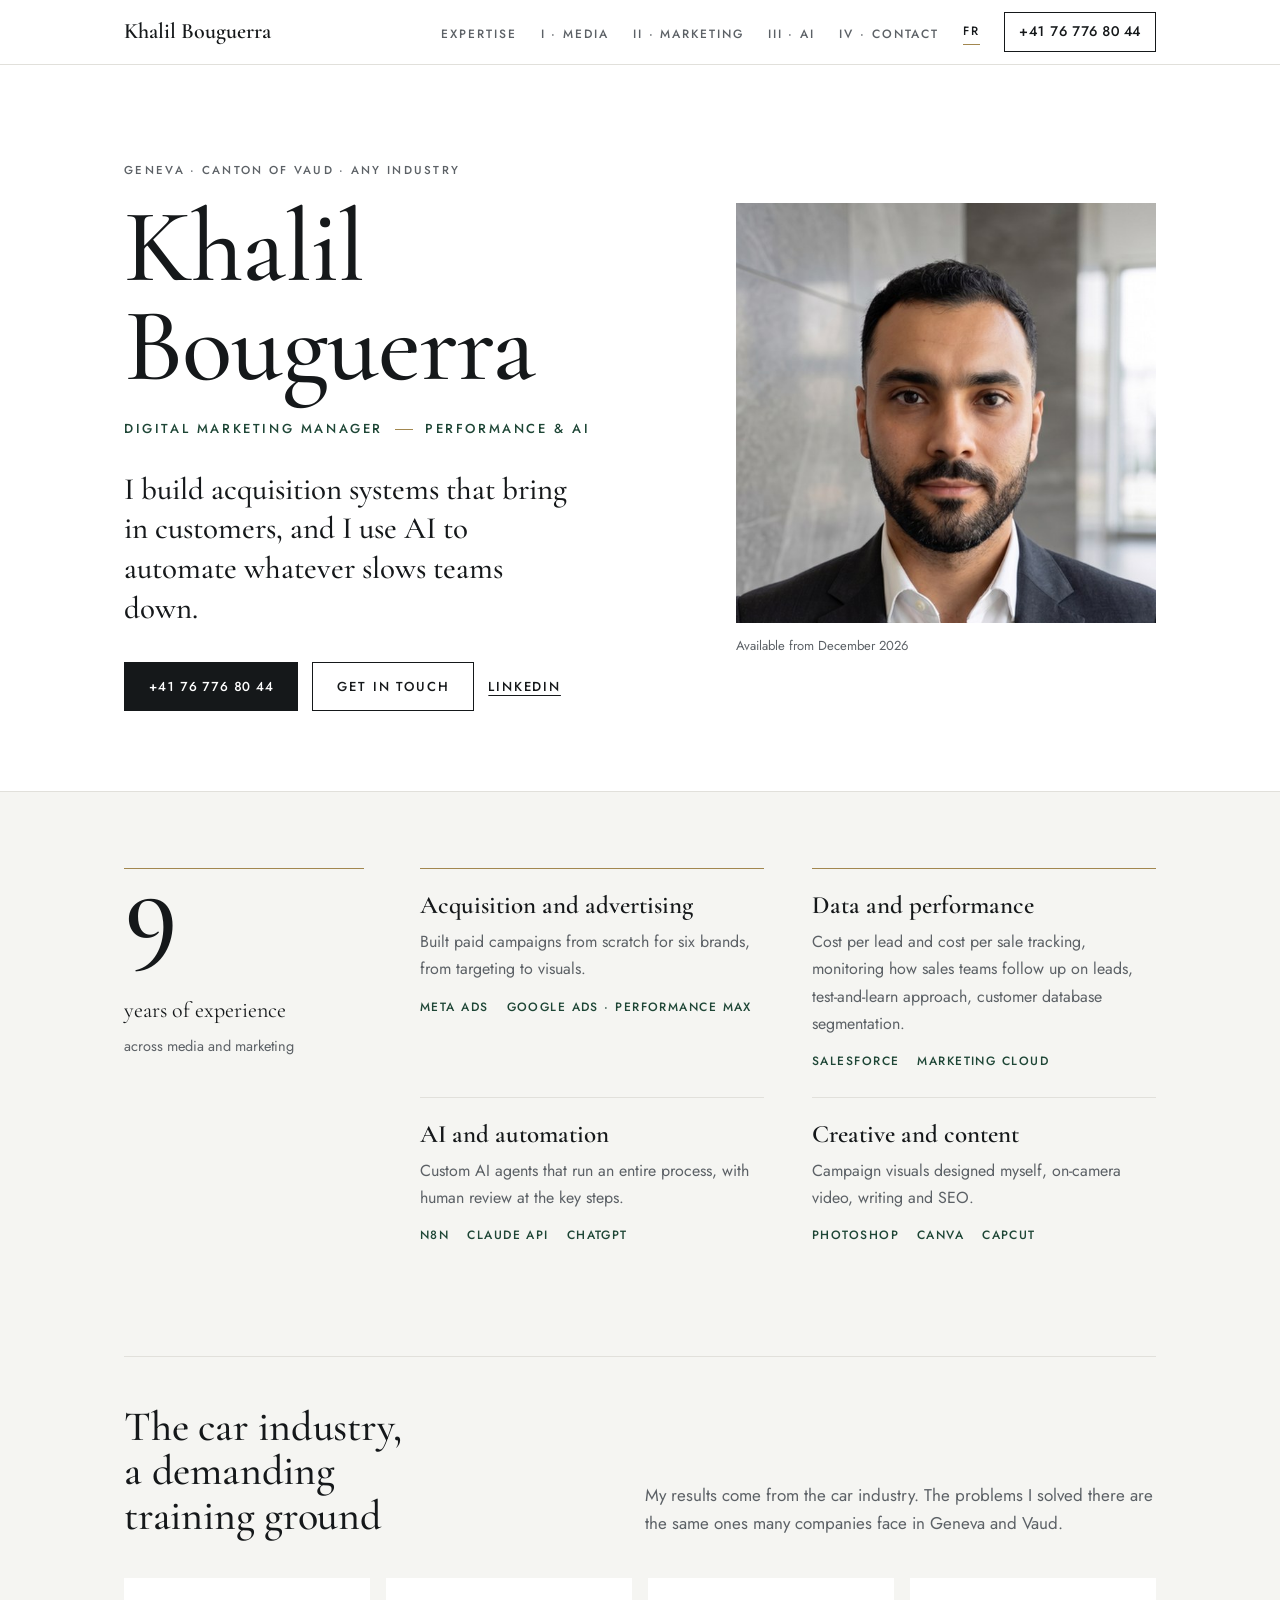
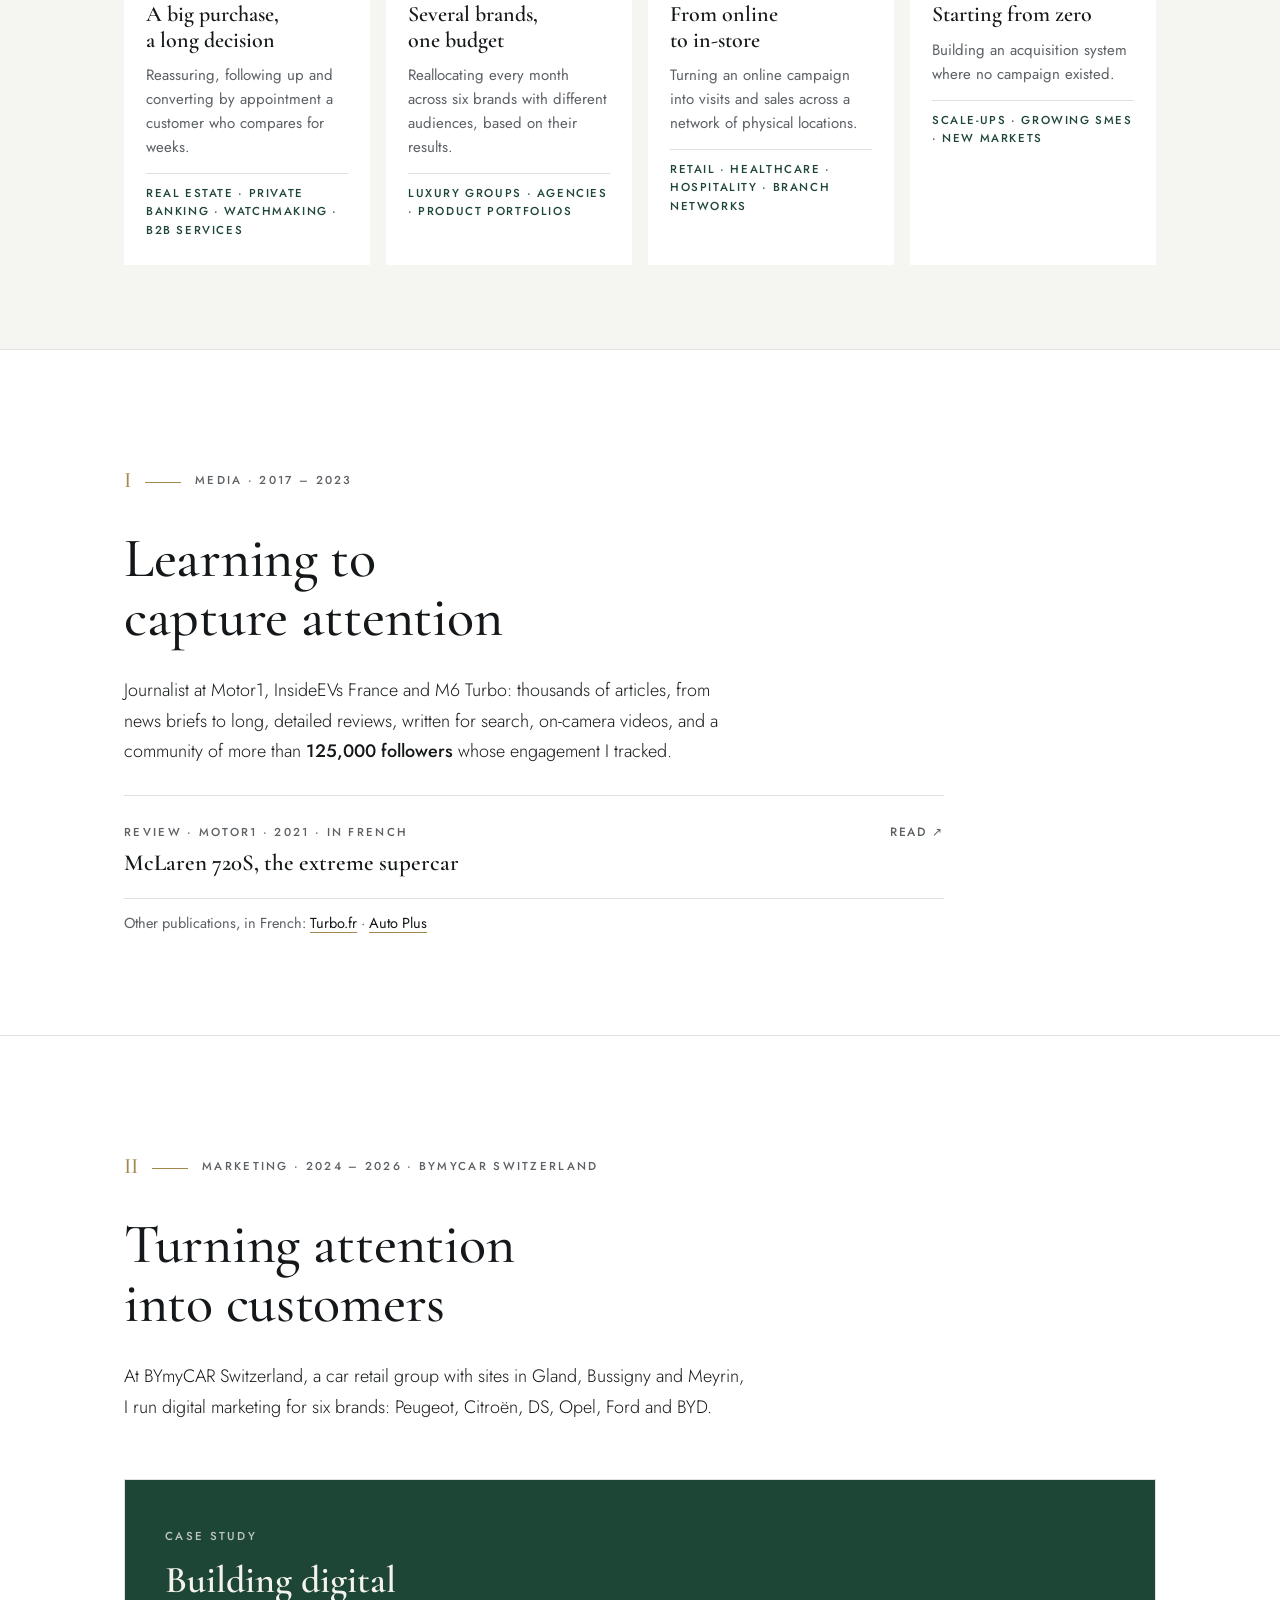
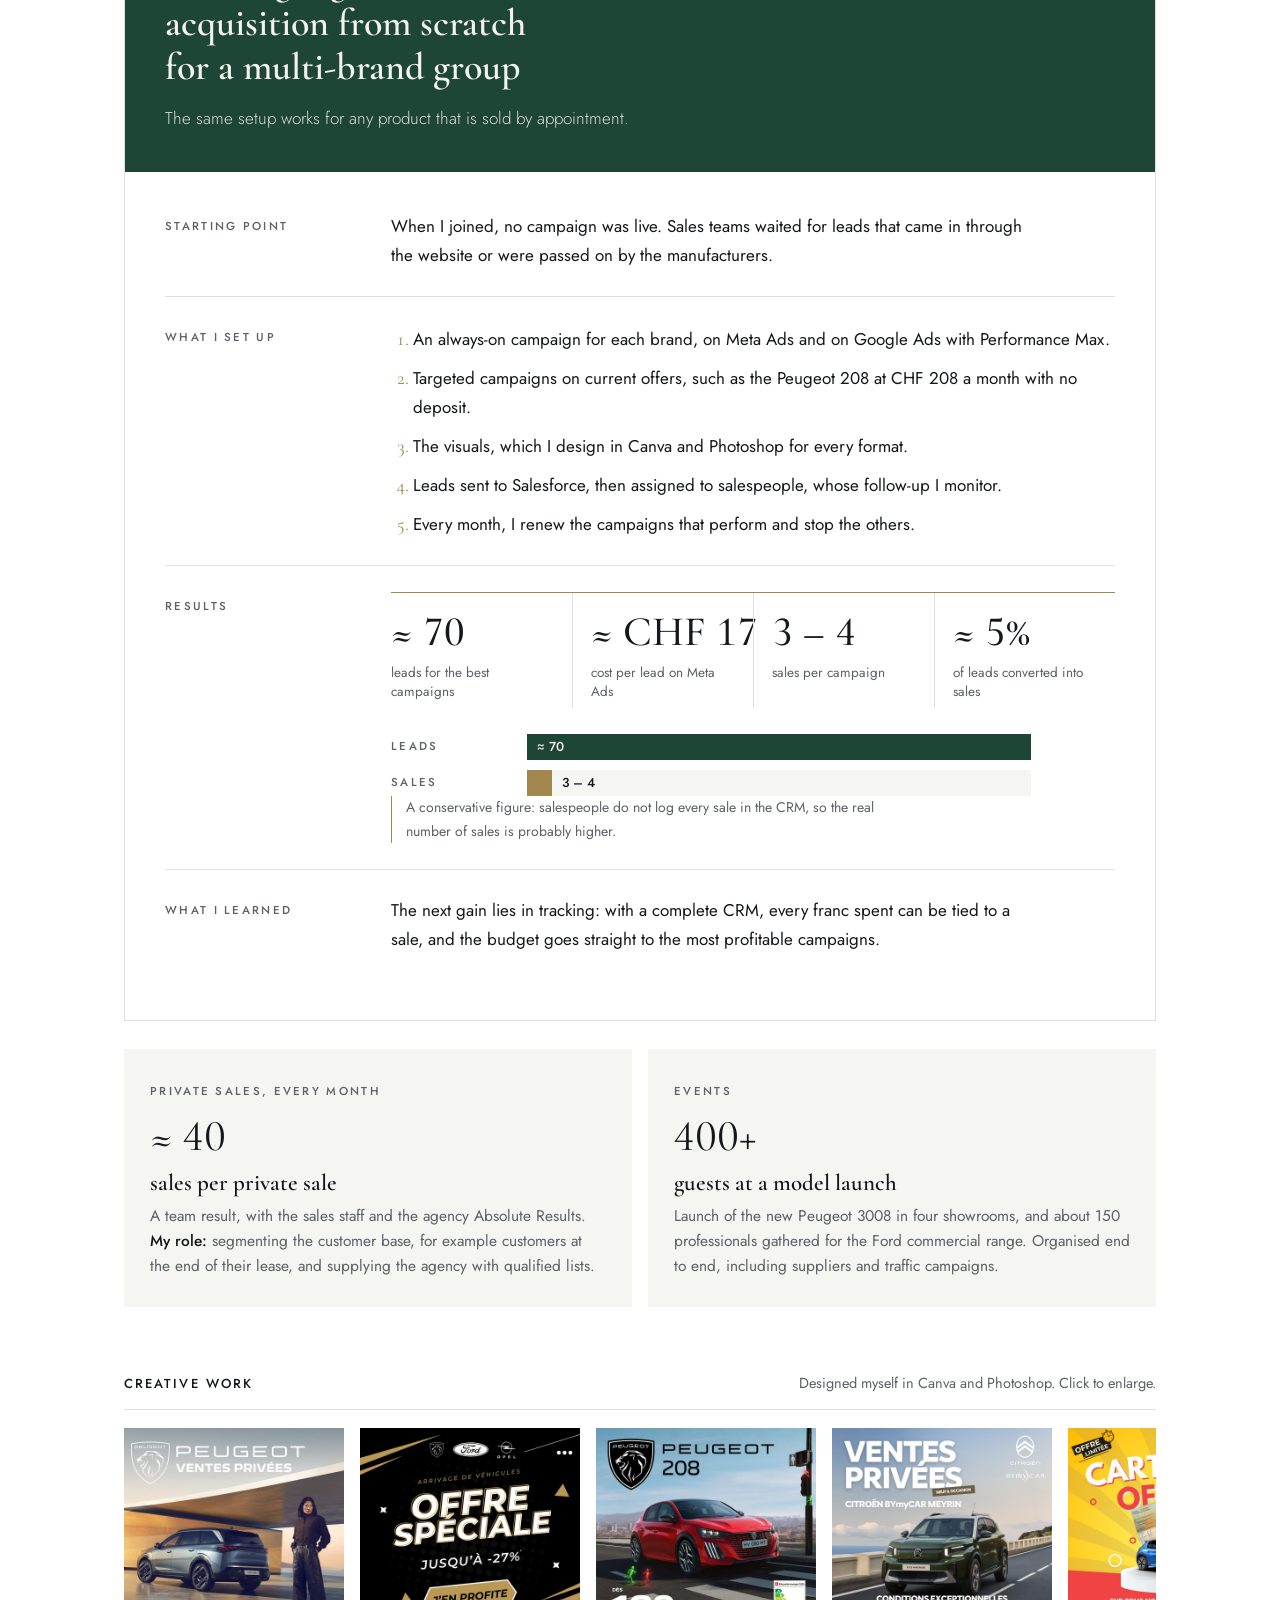
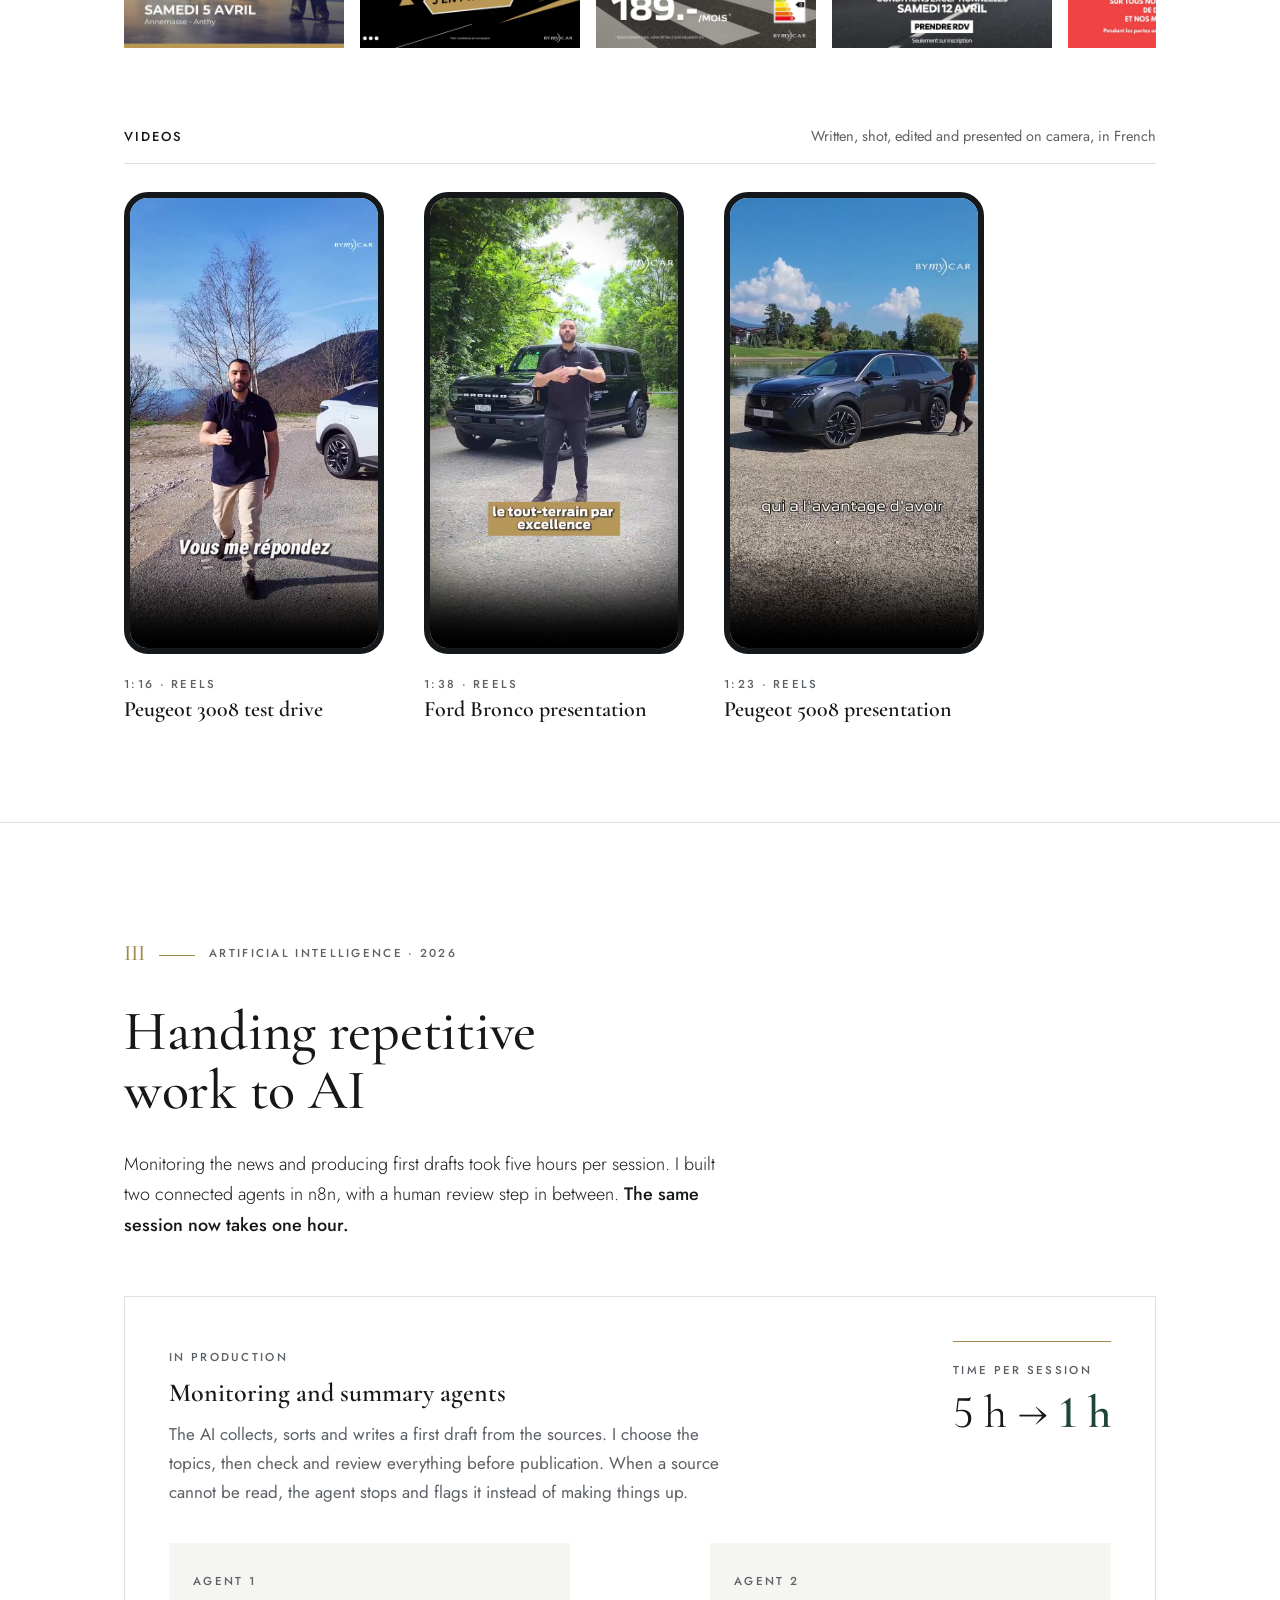
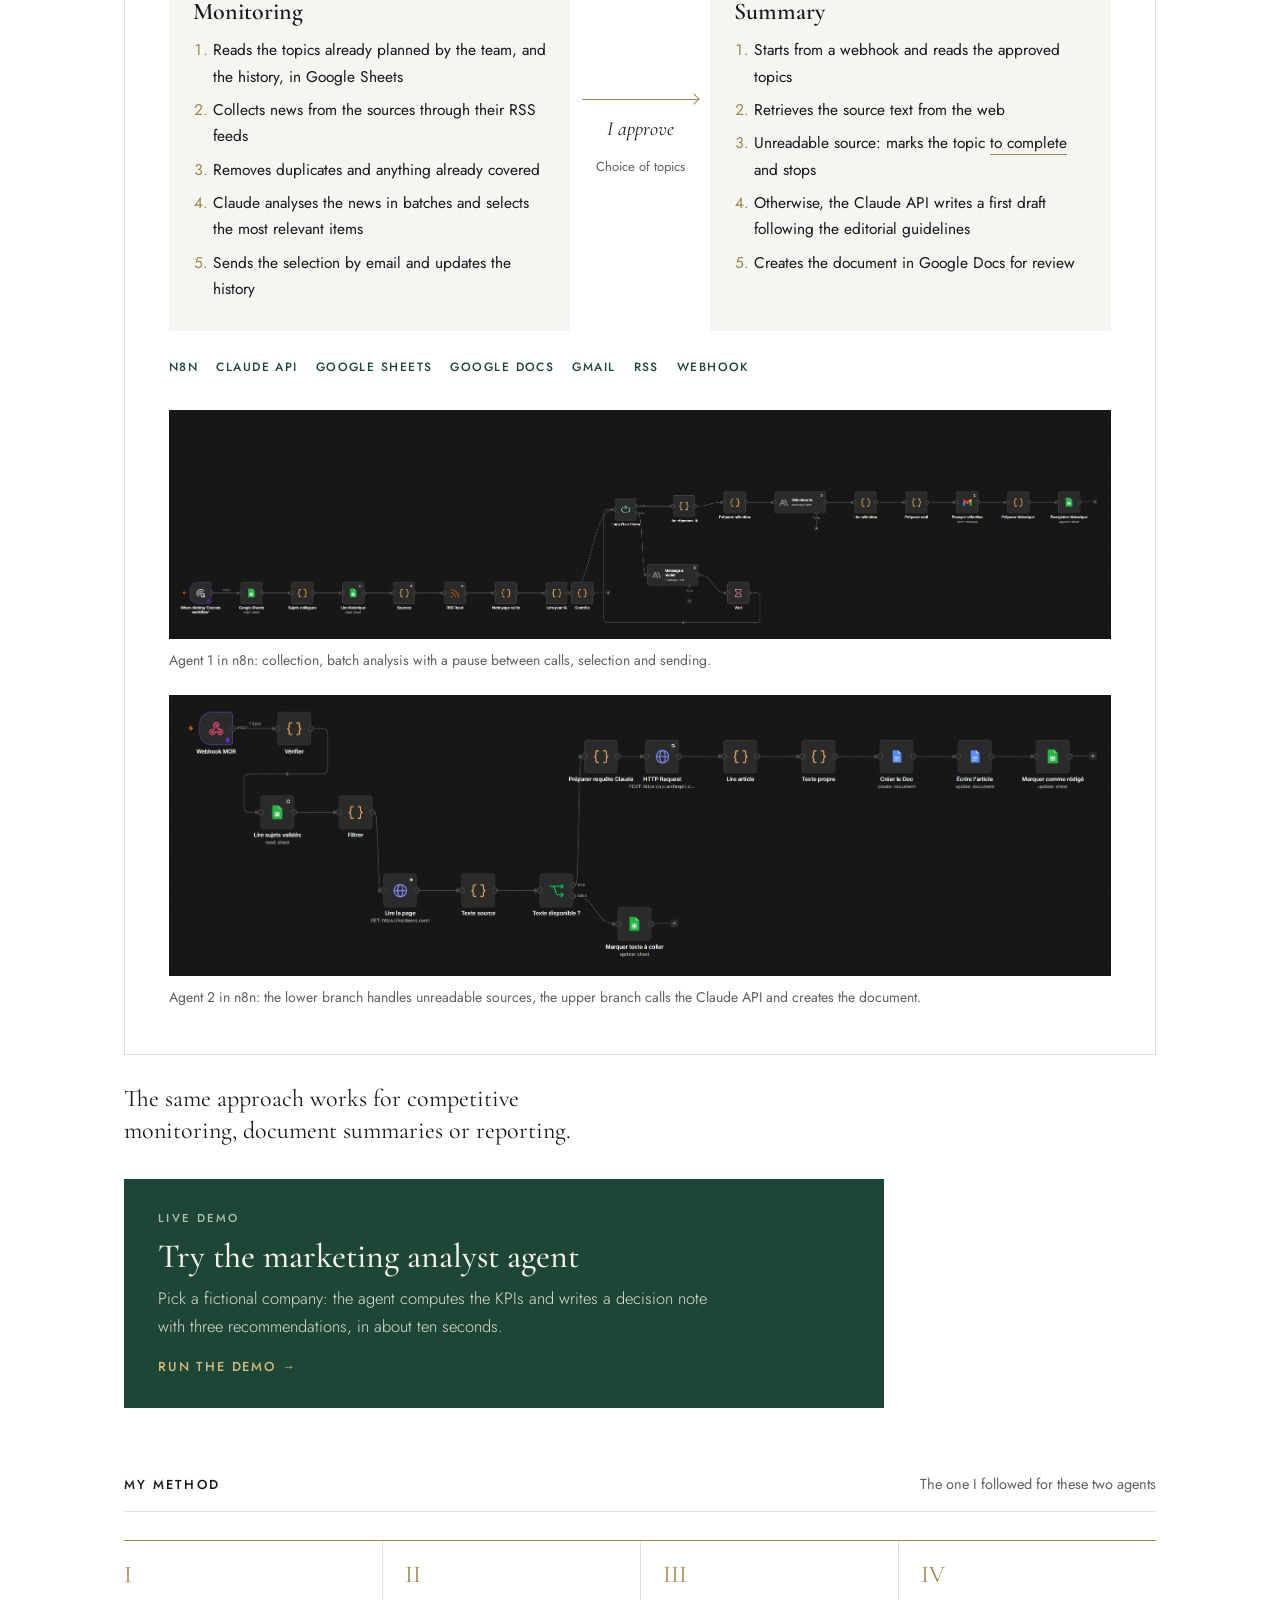
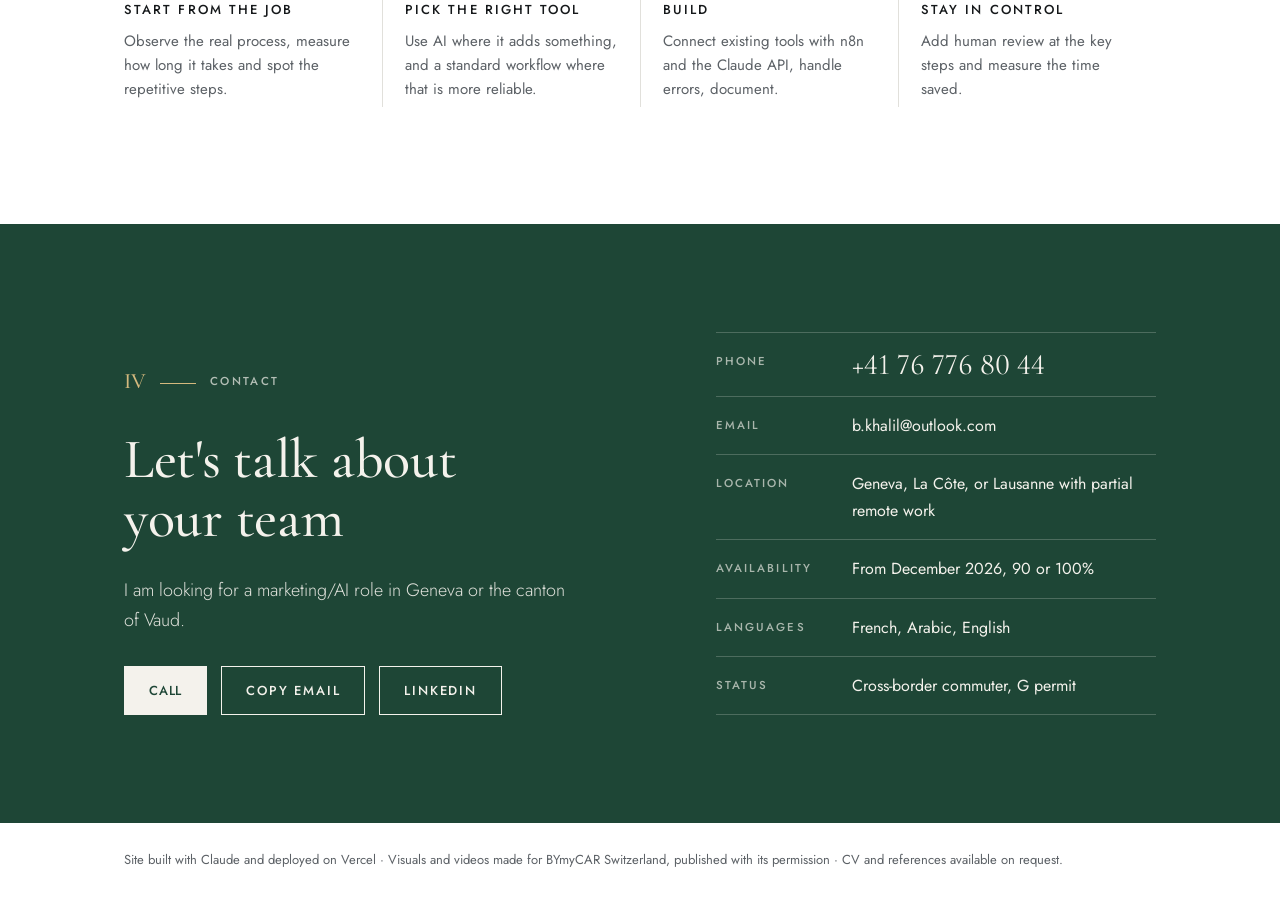
==== commit 9e9c08bc: "Ajoute la démo de l'agent analyste marketing Page agent.html / agent-en.html : choix d'une entrepris" ====
--- a/en.html
+++ b/en.html
@@ -312,6 +312,13 @@
 
       <p class="transpose">The same approach works for competitive monitoring, document summaries or reporting.</p>
 
+      <a class="try" href="agent-en.html">
+        <span class="label">Live demo</span>
+        <span class="try-t">Try the marketing analyst agent</span>
+        <span class="try-d">Pick a fictional company: the agent computes the KPIs and writes a decision note with three recommendations, in about ten seconds.</span>
+        <span class="try-go">Run the demo <span aria-hidden="true">→</span></span>
+      </a>
+
       <div class="block">
         <div class="block-head"><h4>My method</h4><p>The one I followed for these two agents</p></div>
         <ol class="method">
--- a/styles.css
+++ b/styles.css
@@ -82,7 +82,7 @@
 
 /* Hero */
 .hero { padding-block: 84px 80px; }
-.hero-grid { display: grid; grid-template-columns: minmax(0, 1fr) 300px; gap: 72px; align-items: center; }
+.hero-grid { display: grid; grid-template-columns: minmax(0, 1fr) 420px; gap: 56px; align-items: center; }
 .hero h1 { font-family: var(--font-display); font-weight: 500; font-size: clamp(54px, 8.4vw, 104px); line-height: 0.95; letter-spacing: -0.01em; margin-top: 18px; }
 .role { margin-top: 22px; font-size: 13px; font-weight: 500; letter-spacing: 0.2em; text-transform: uppercase; color: var(--accent); }
 .role span::before { content: ""; display: inline-block; width: 18px; height: 1px; background: var(--gold); vertical-align: middle; margin: 0 12px; }
@@ -101,7 +101,7 @@
 @media (max-width: 820px) {
   .hero { padding-block: 44px 56px; }
   .hero-grid { grid-template-columns: 1fr; gap: 32px; }
-  .portrait-frame { order: -1; width: 150px; }
+  .portrait-frame { order: -1; width: min(240px, 100%); }
   .portrait-frame figcaption { display: none; }
 }
 
@@ -263,6 +263,12 @@
 .shot img { max-width: none; width: 1100px; height: auto; }
 @media (min-width: 1000px) { .shot img { width: 100%; max-width: 100%; } }
 .shots figcaption { font-size: 14px; color: var(--ink-soft); margin-top: 10px; }
+.try { display: grid; gap: 8px; margin-top: 32px; padding: 30px 34px; background: #1e4636; color: #f4f2ec; text-decoration: none; max-width: 760px; transition: background .2s; }
+.try:hover { background: #173a2c; }
+.try .label { color: rgba(244, 242, 236, 0.7); }
+.try-t { font-family: var(--font-display); font-weight: 500; font-size: clamp(26px, 3vw, 34px); line-height: 1.15; }
+.try-d { font-weight: 300; font-size: 16.5px; max-width: 56ch; color: rgba(244, 242, 236, 0.9); }
+.try-go { margin-top: 8px; font-size: 13px; font-weight: 500; letter-spacing: 0.14em; text-transform: uppercase; color: #d4b97e; }
 .transpose { margin: 28px 0 0; font-family: var(--font-display); font-size: 24px; line-height: 1.35; max-width: 46ch; }
 
 .method { margin-top: 28px; list-style: none; padding: 0; display: grid; grid-template-columns: repeat(4, minmax(0, 1fr)); counter-reset: m; border-top: 1px solid var(--gold); }
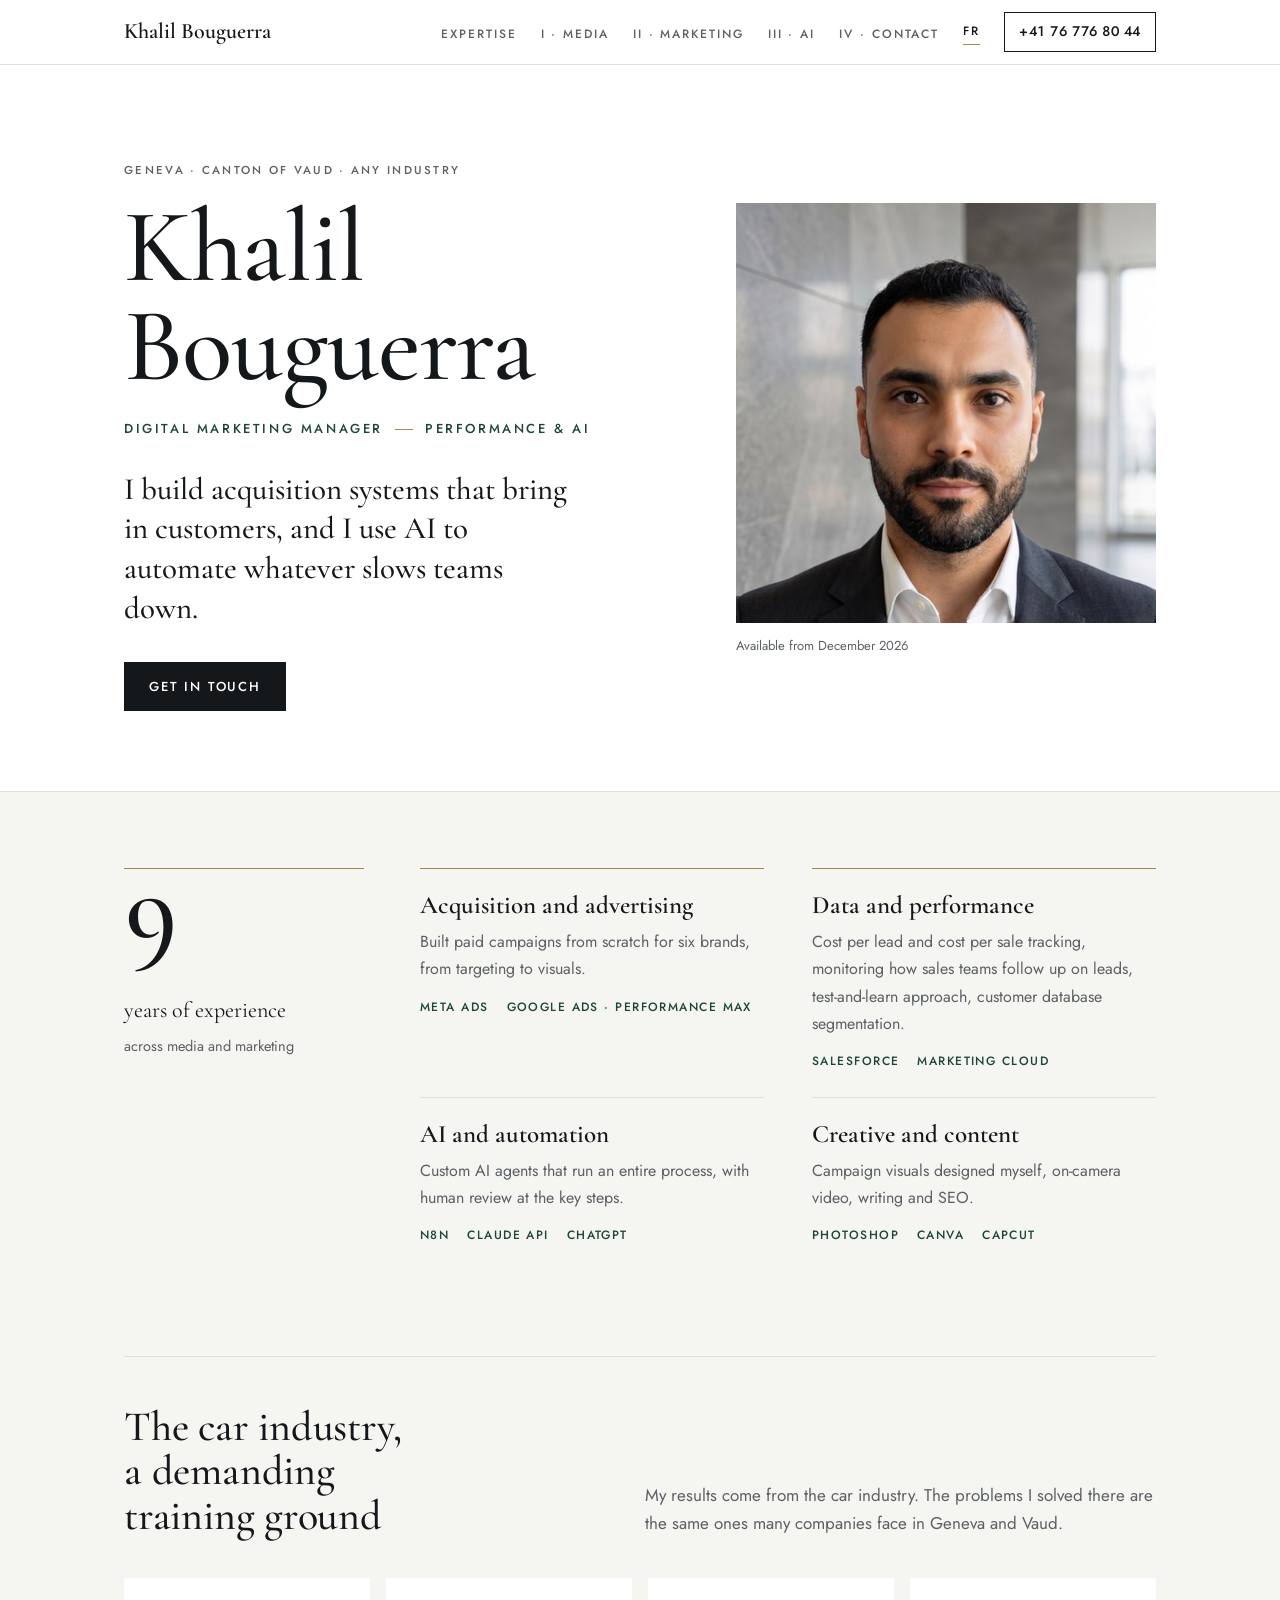
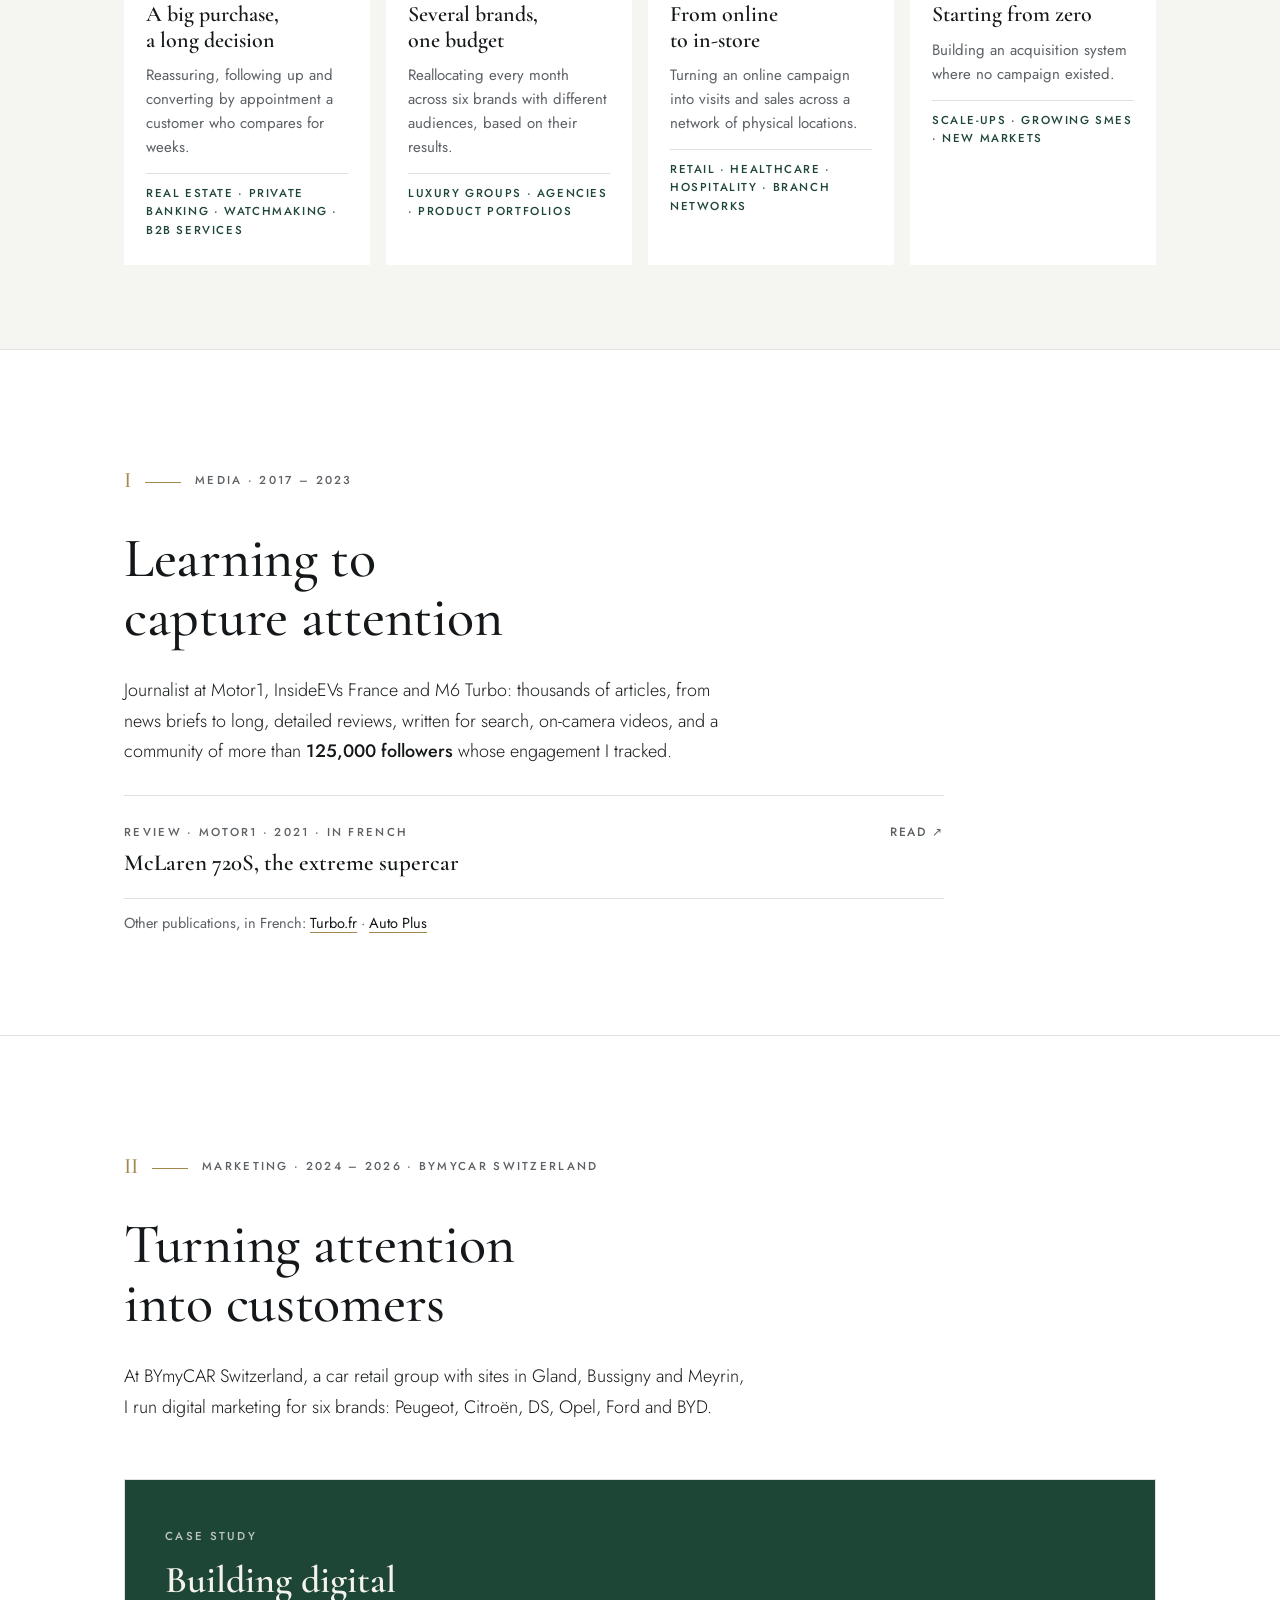
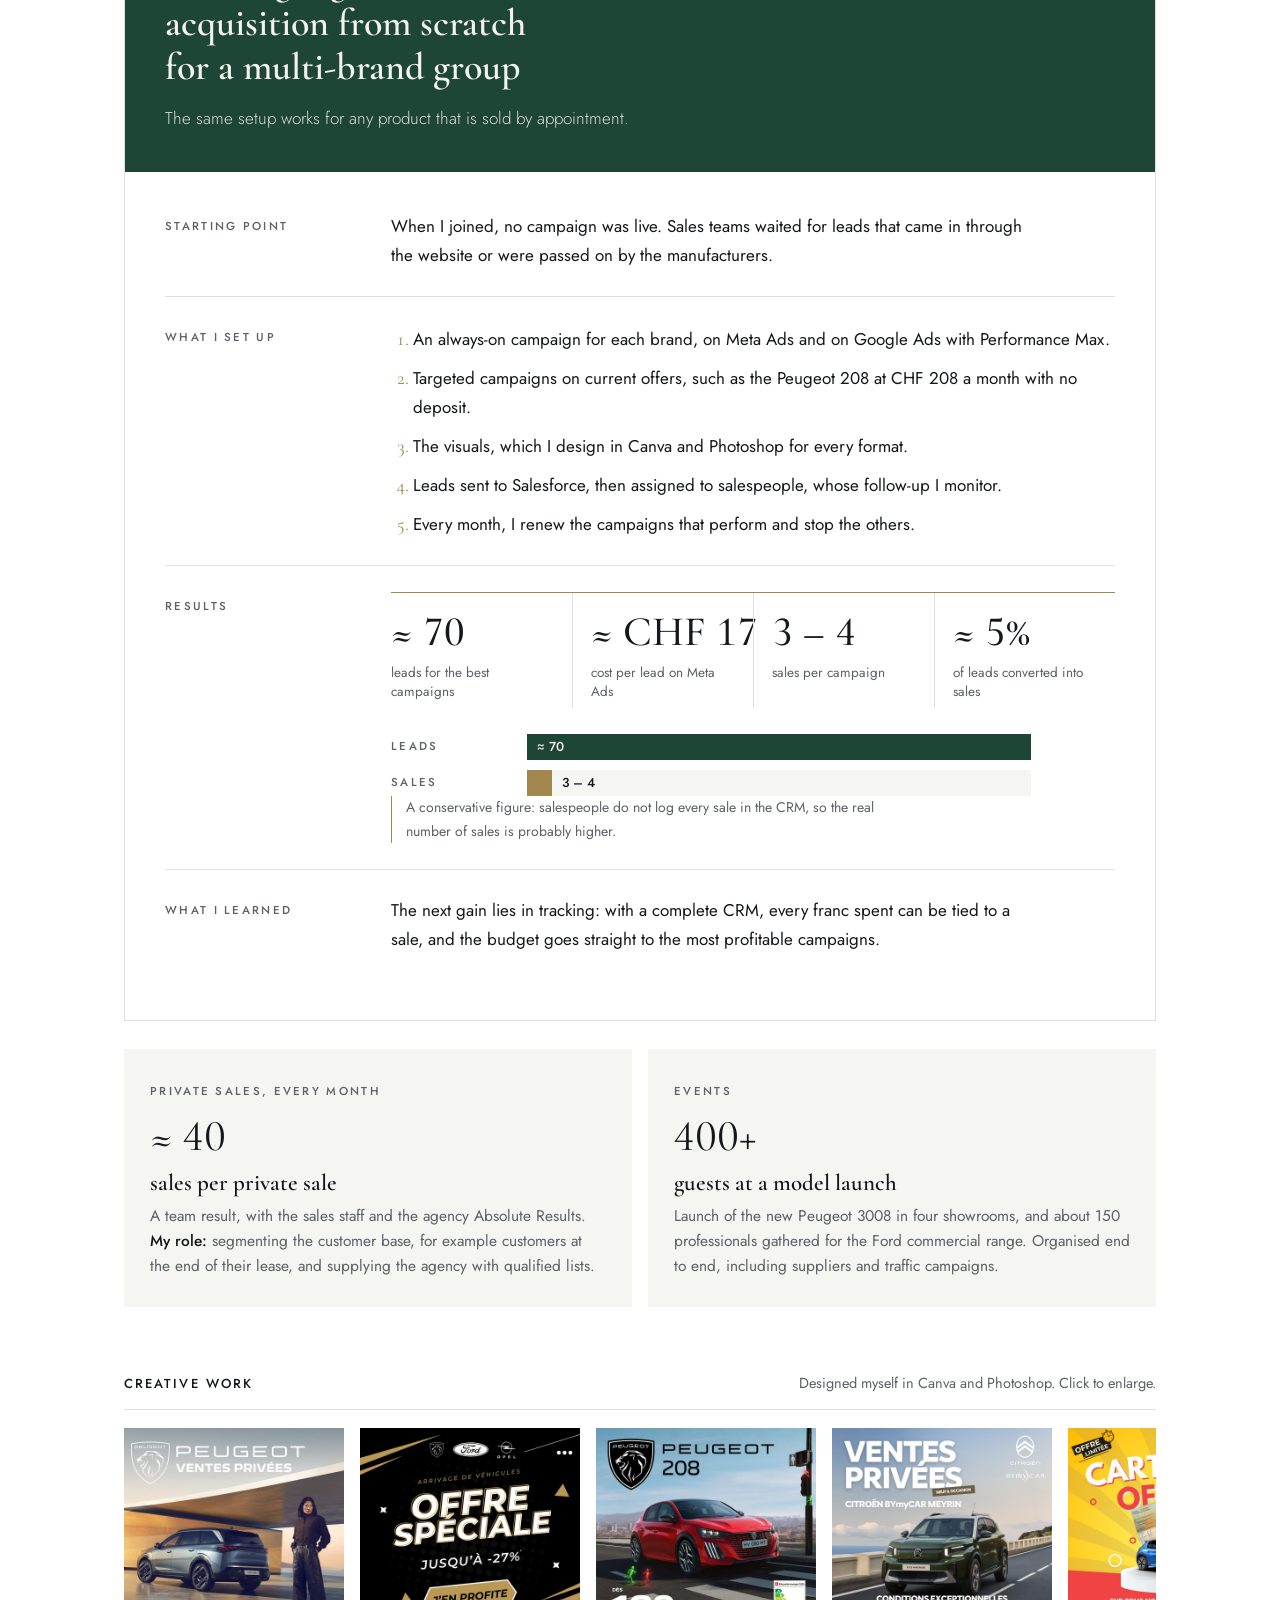
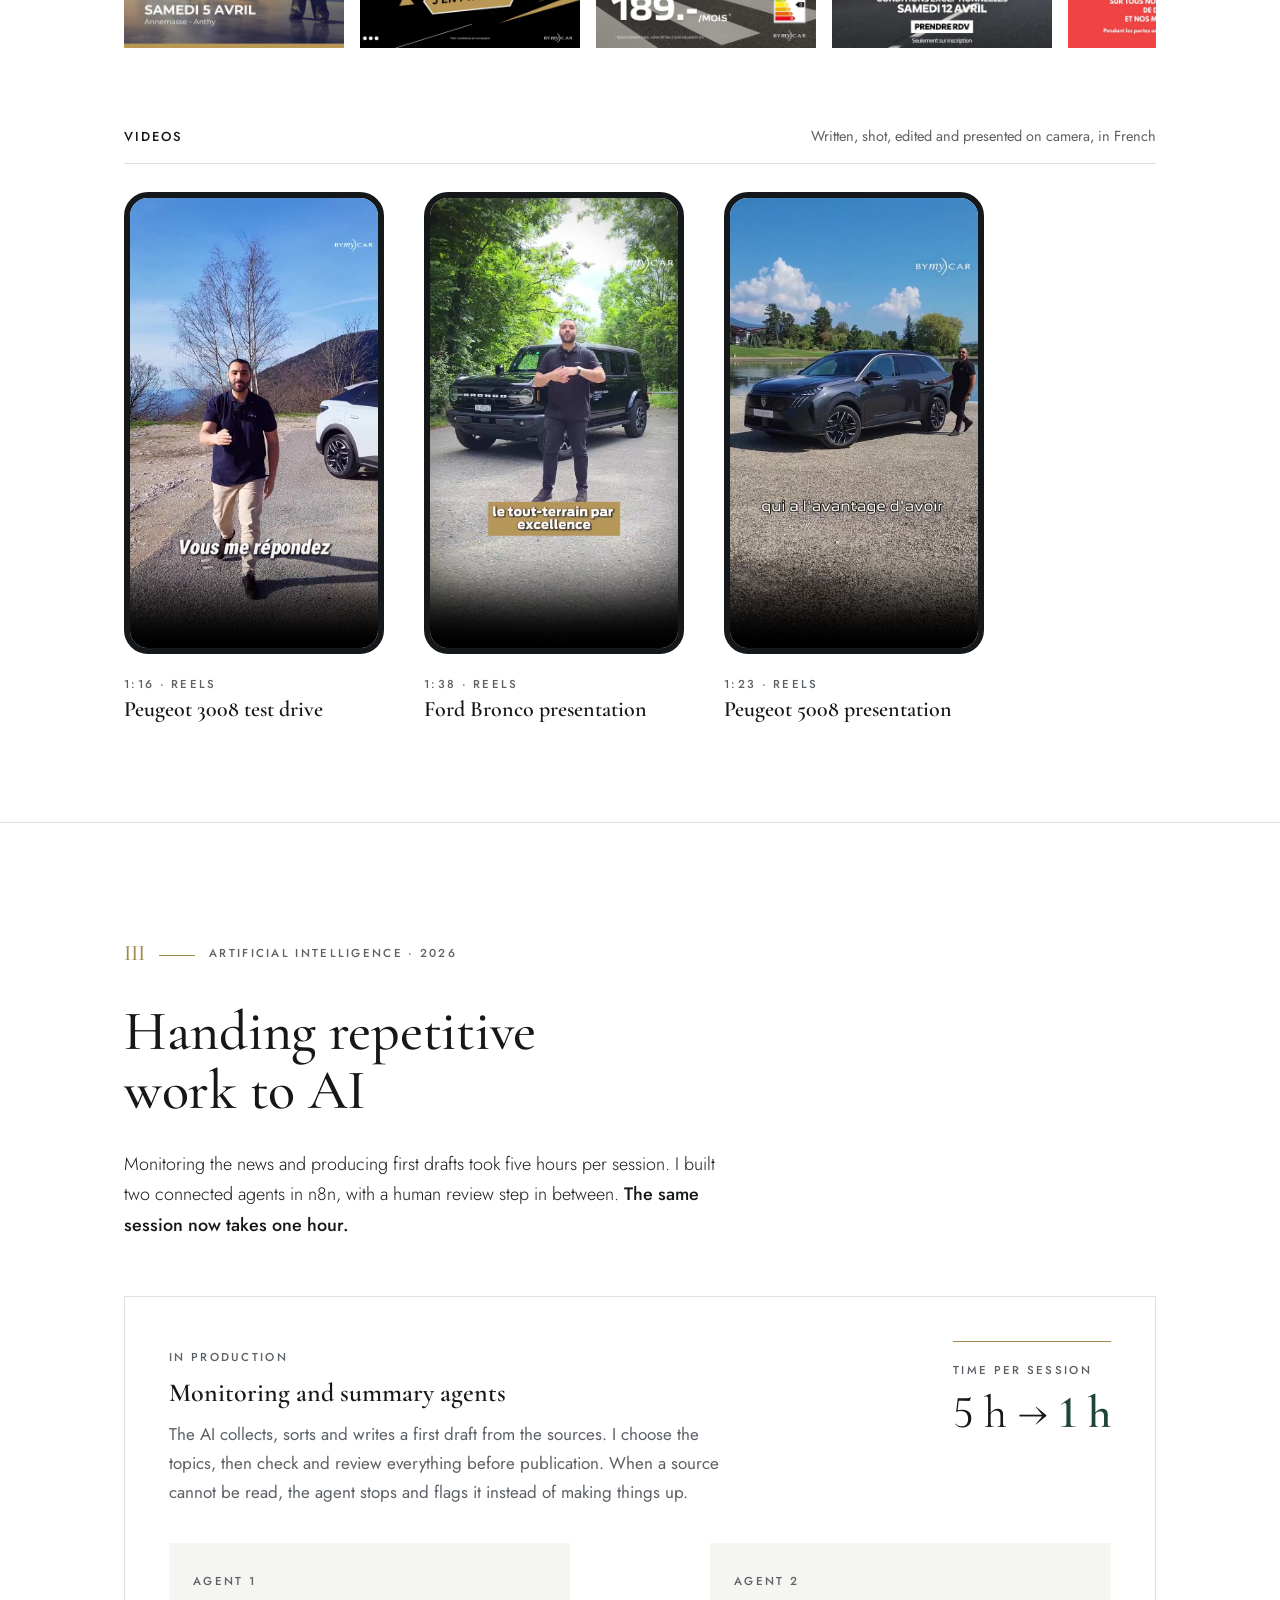
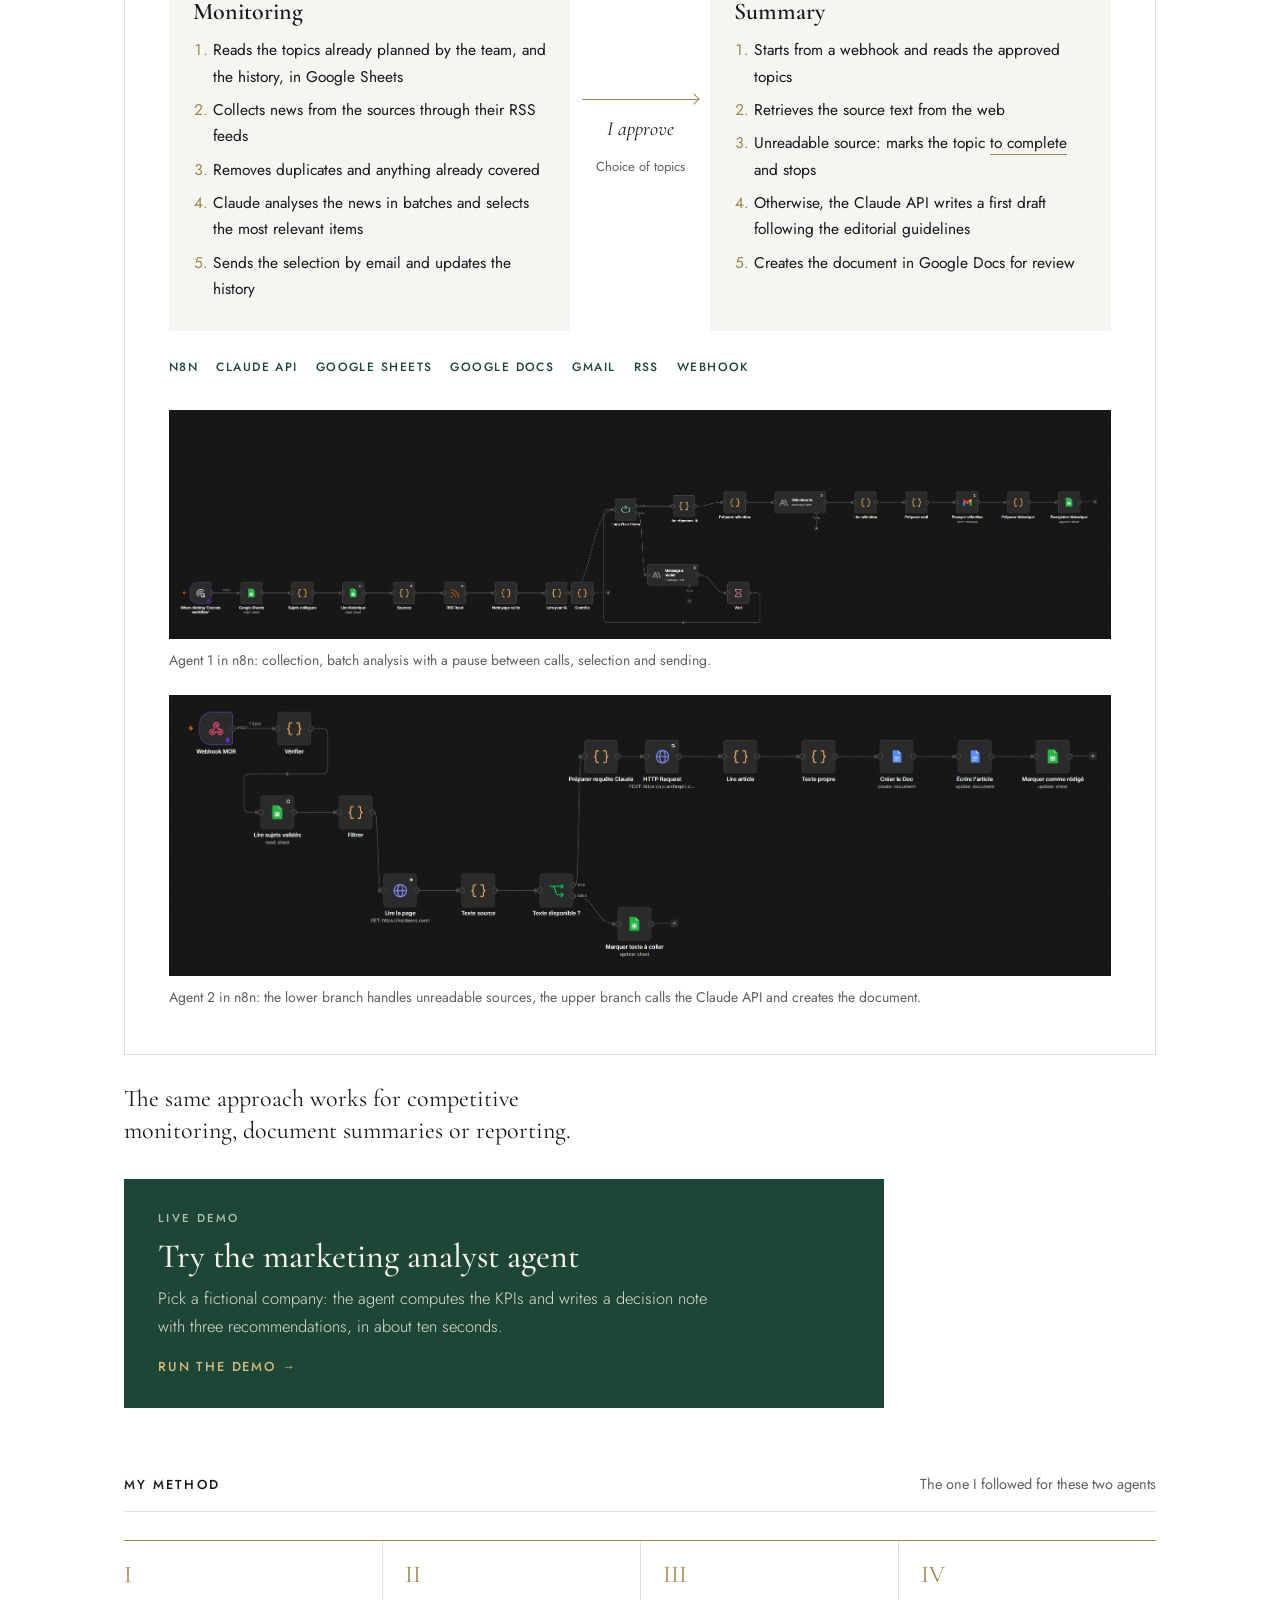
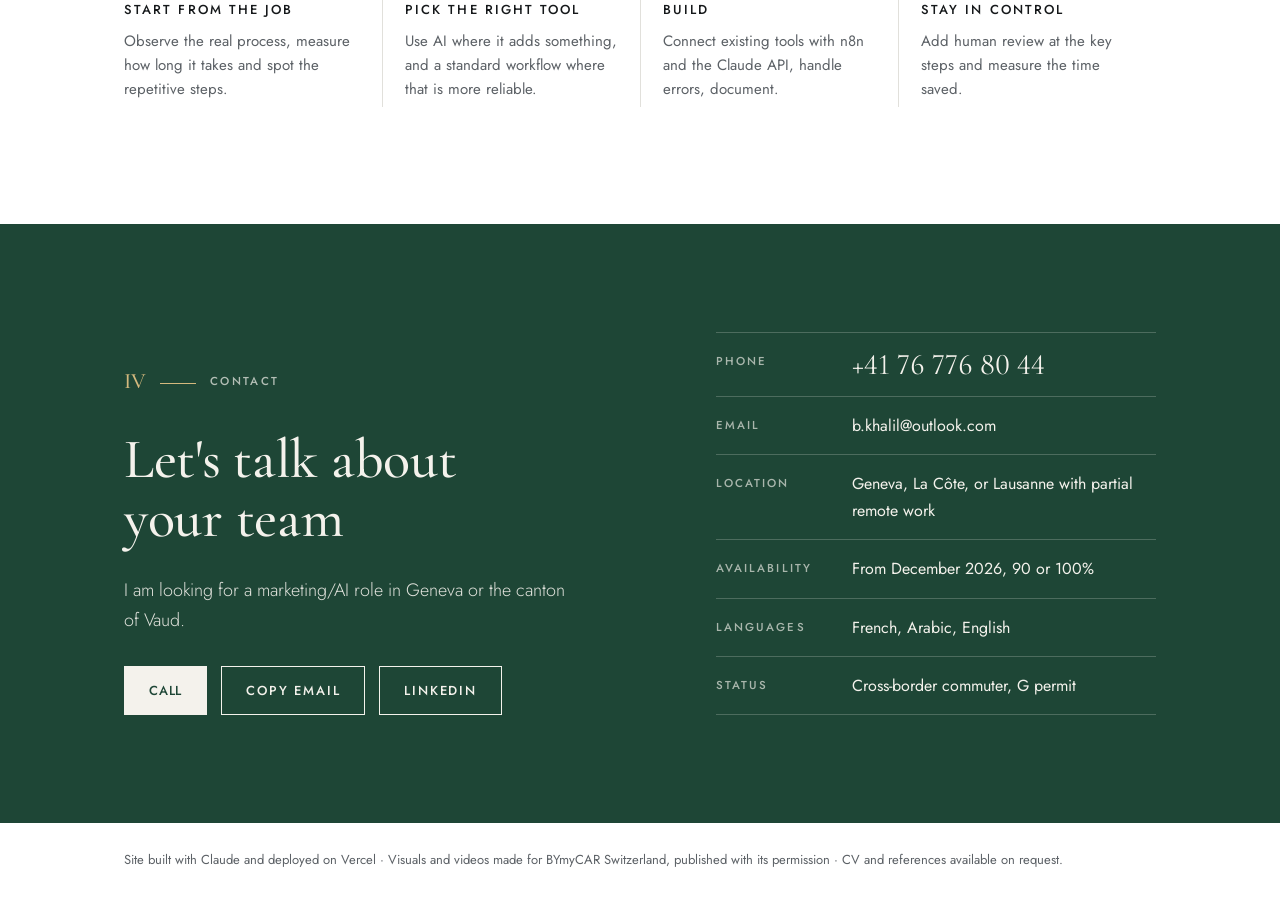
==== commit 779be7fa: "Retire le téléphone et LinkedIn de l'en-tête Co-Authored-By: Claude Opus 5.5 <noreply@anthropic.com>" ====
--- a/en.html
+++ b/en.html
@@ -50,9 +50,7 @@
         <p class="role">Digital Marketing Manager<span>Performance &amp; AI</span></p>
         <p class="thesis">I build acquisition systems that bring in customers, and I use AI to automate whatever slows teams down.</p>
         <div class="actions">
-          <a class="btn primary tel" href="tel:+41767768044">+41 76 776 80 44</a>
-          <a class="btn" href="#suite">Get in touch</a>
-          <a class="link-quiet" href="https://www.linkedin.com/in/khalilbouguerra/" target="_blank" rel="noopener">LinkedIn</a>
+          <a class="btn primary" href="#suite">Get in touch</a>
         </div>
       </div>
       <figure class="portrait-frame">
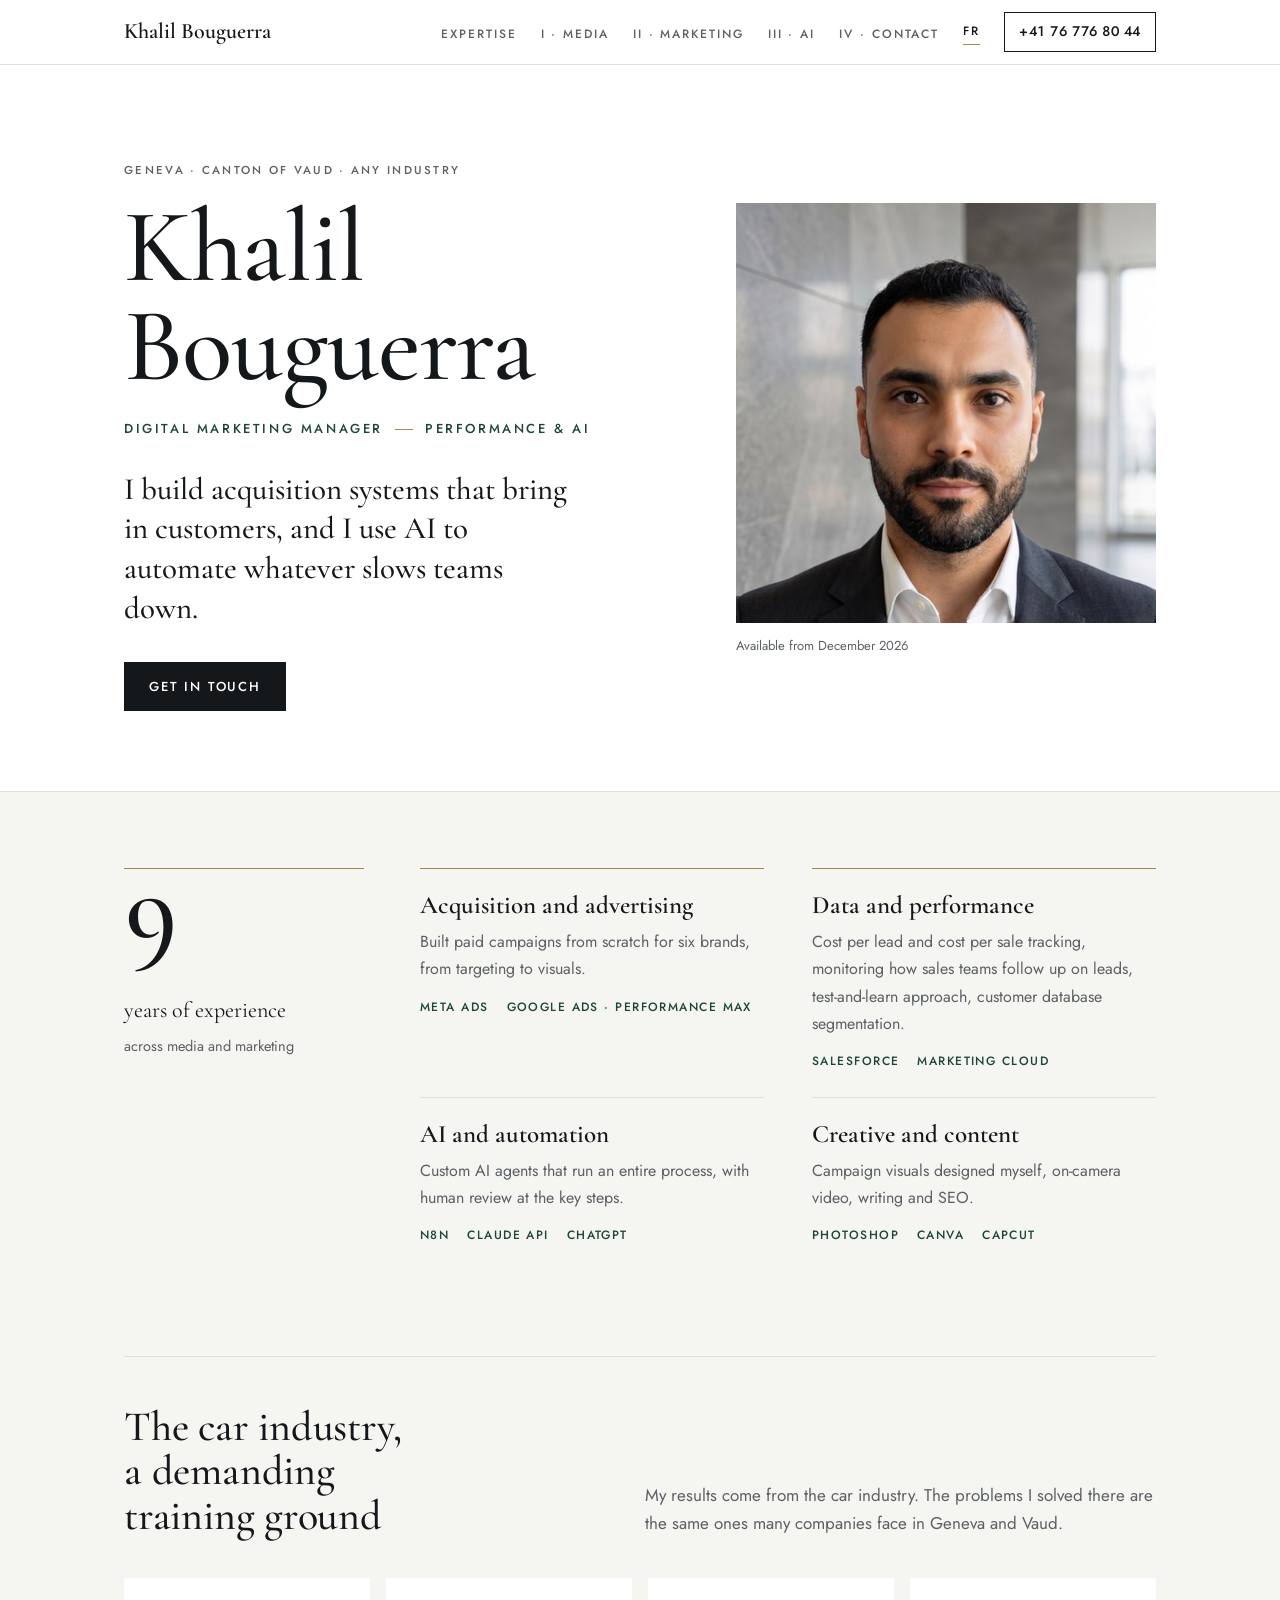
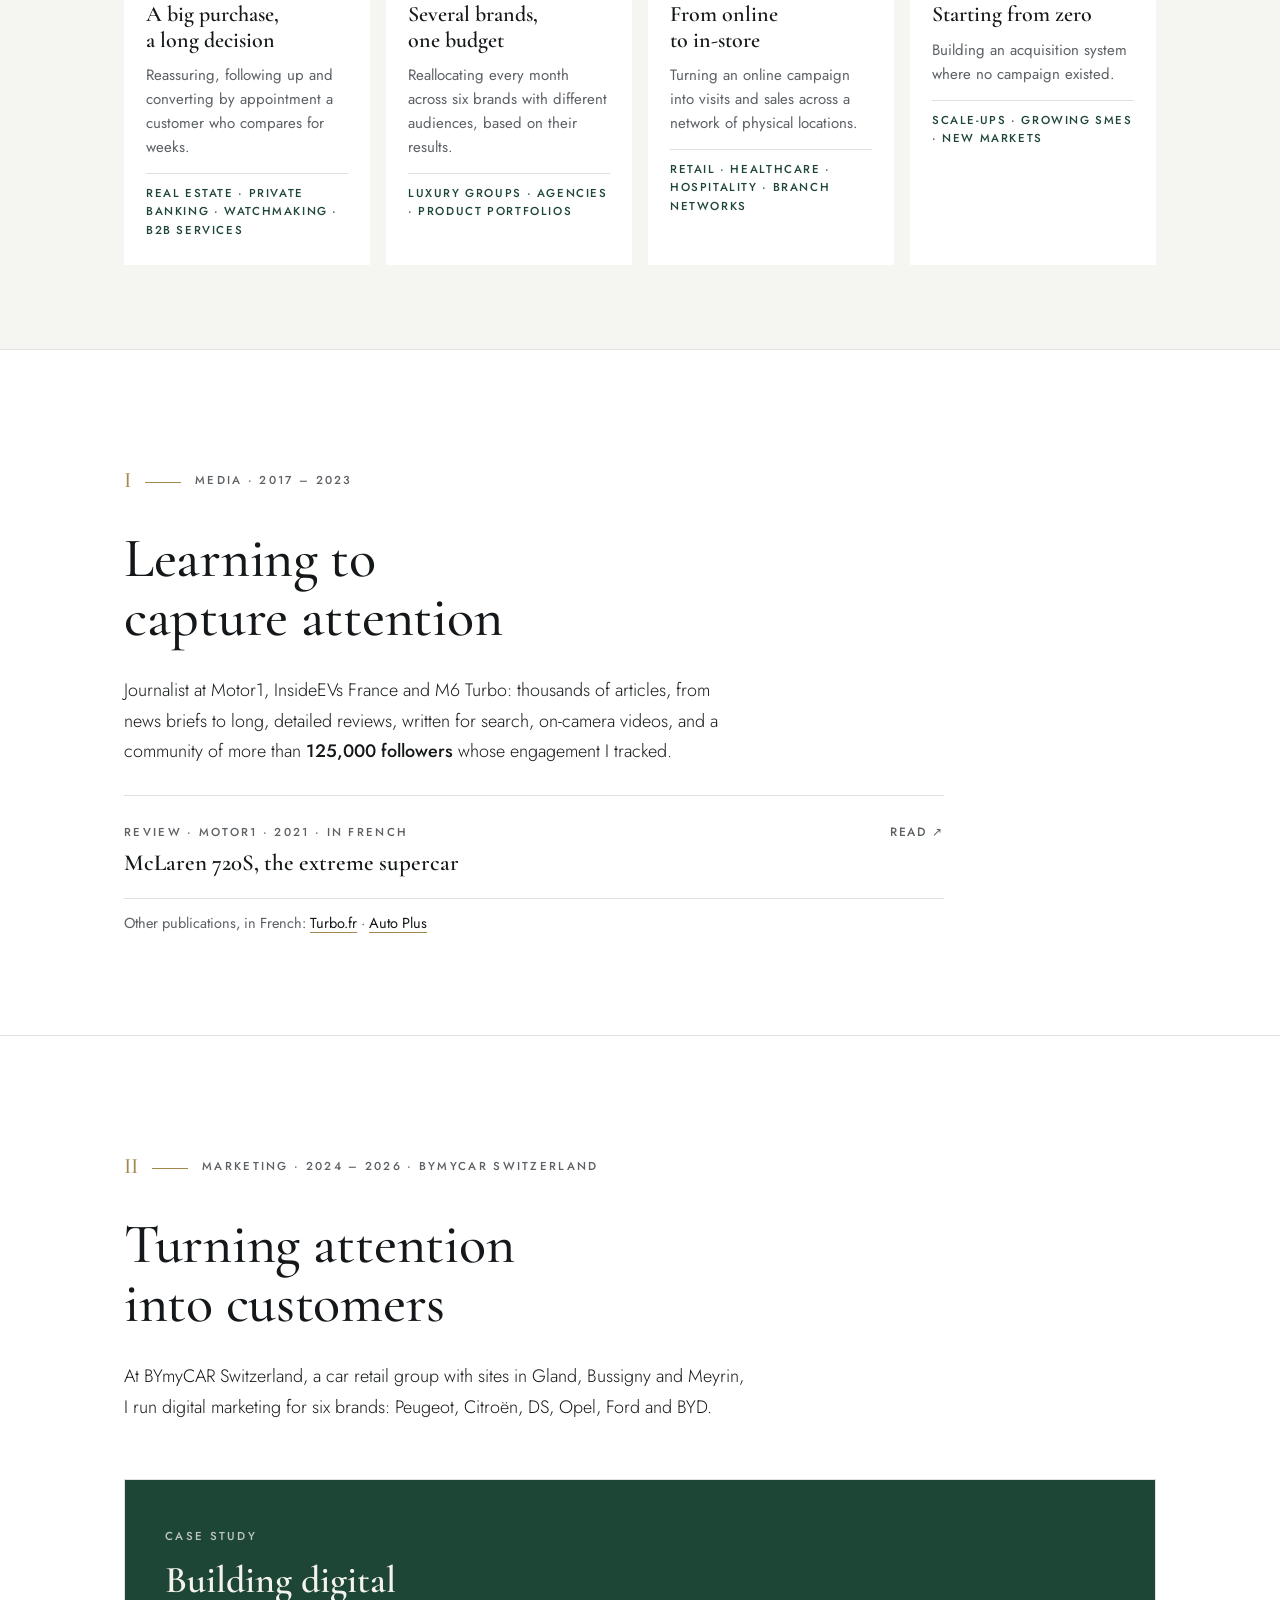
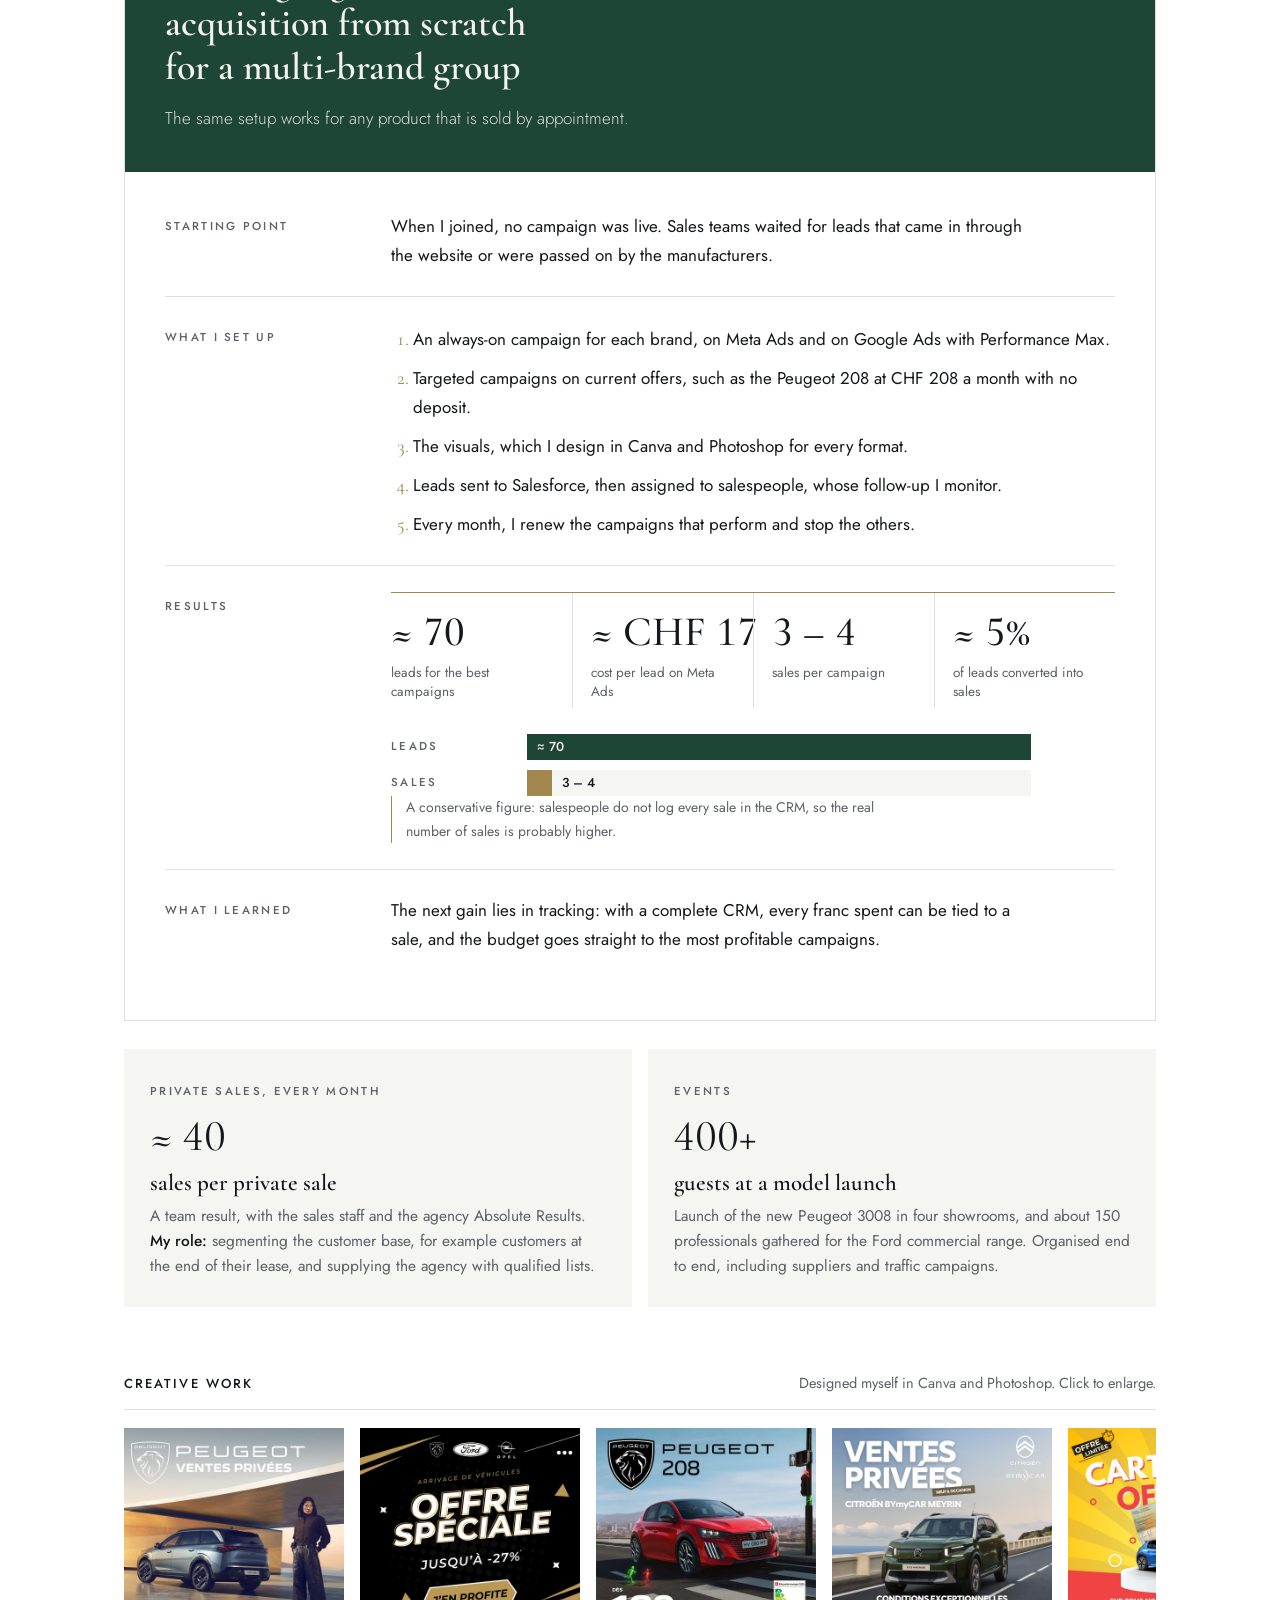
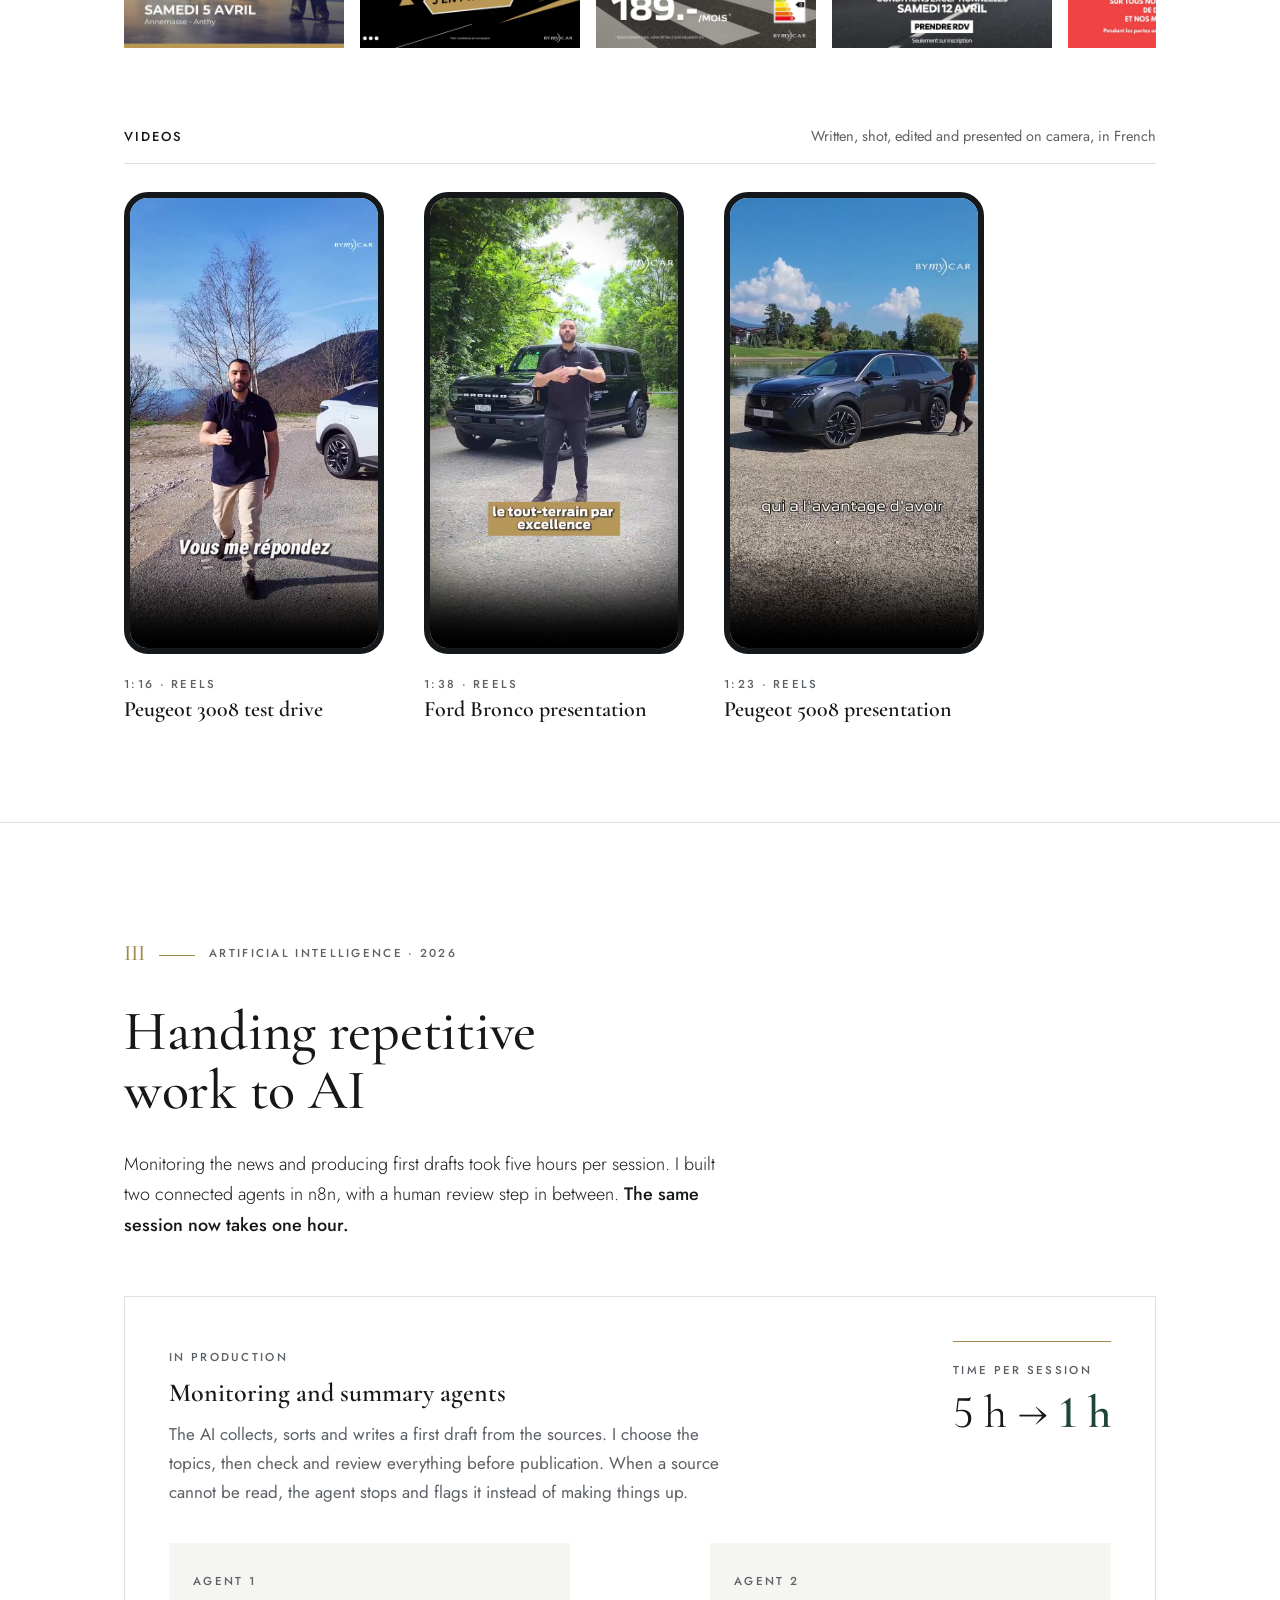
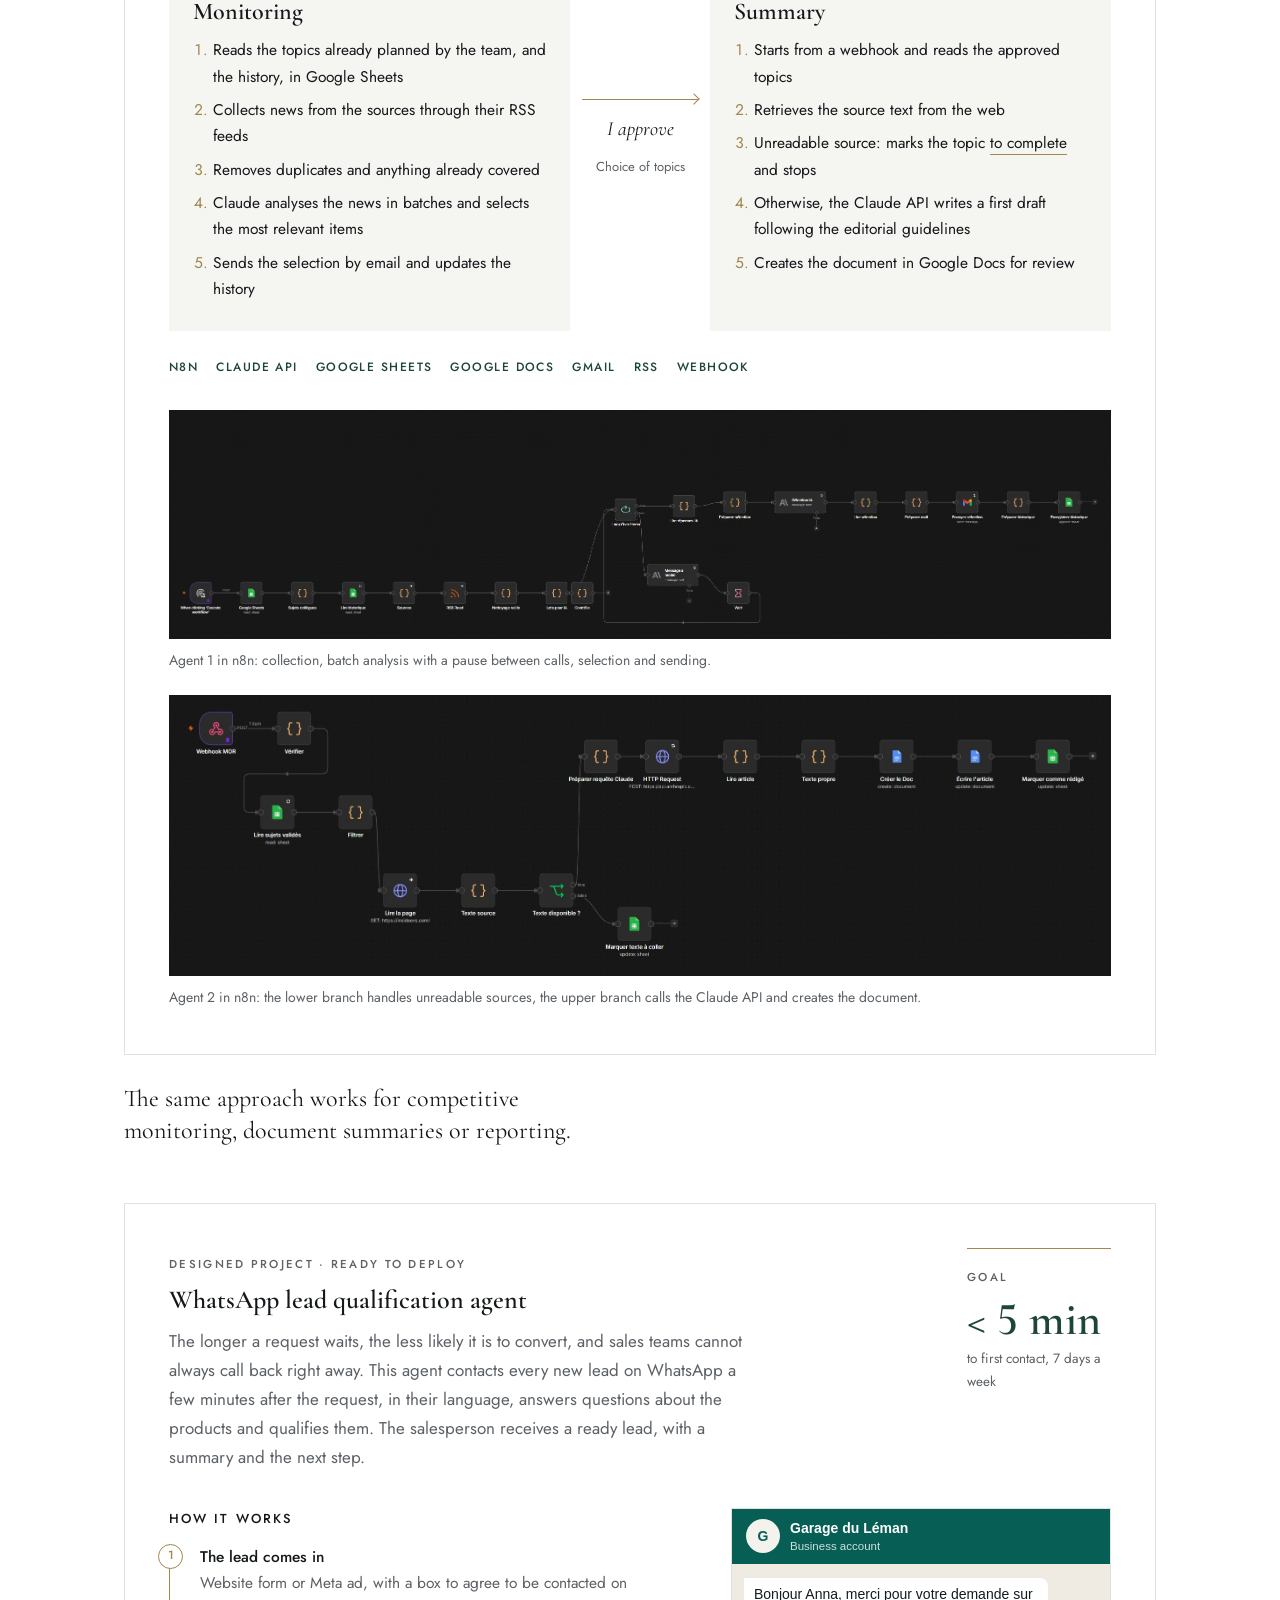
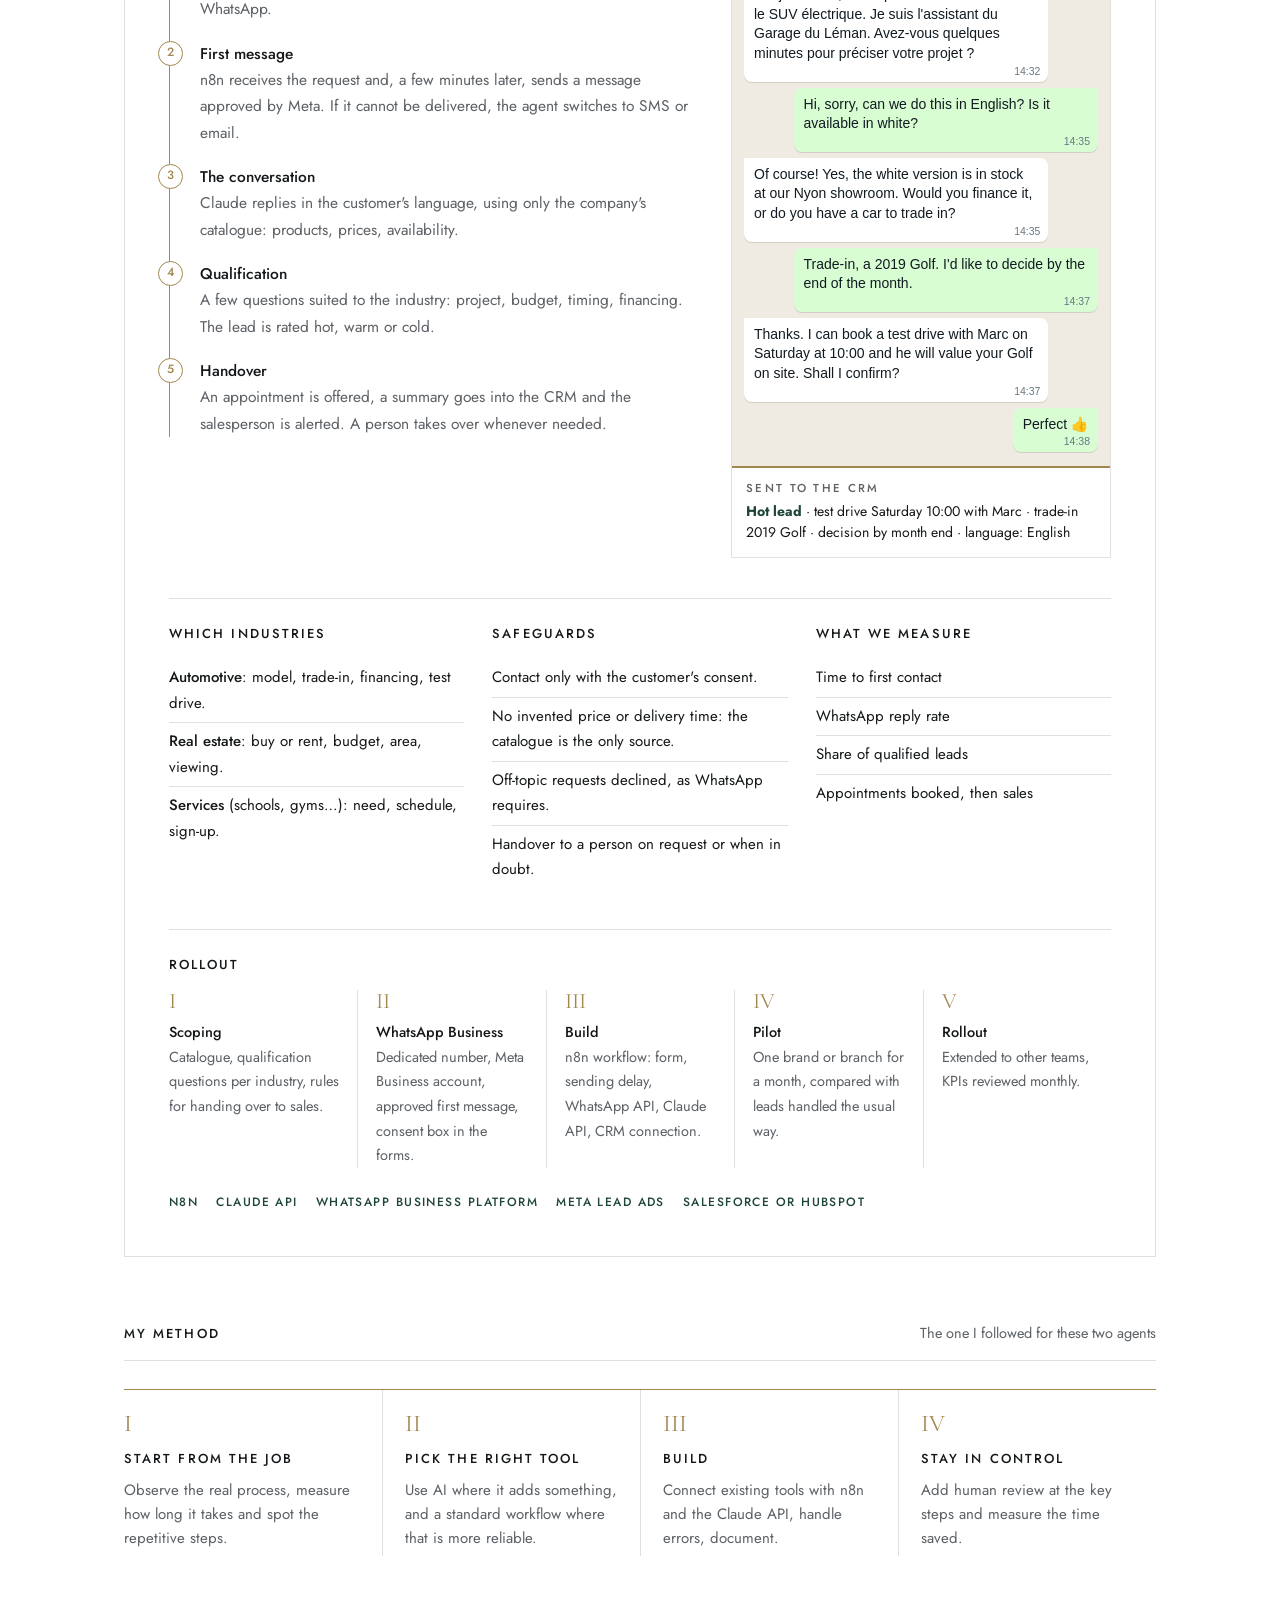
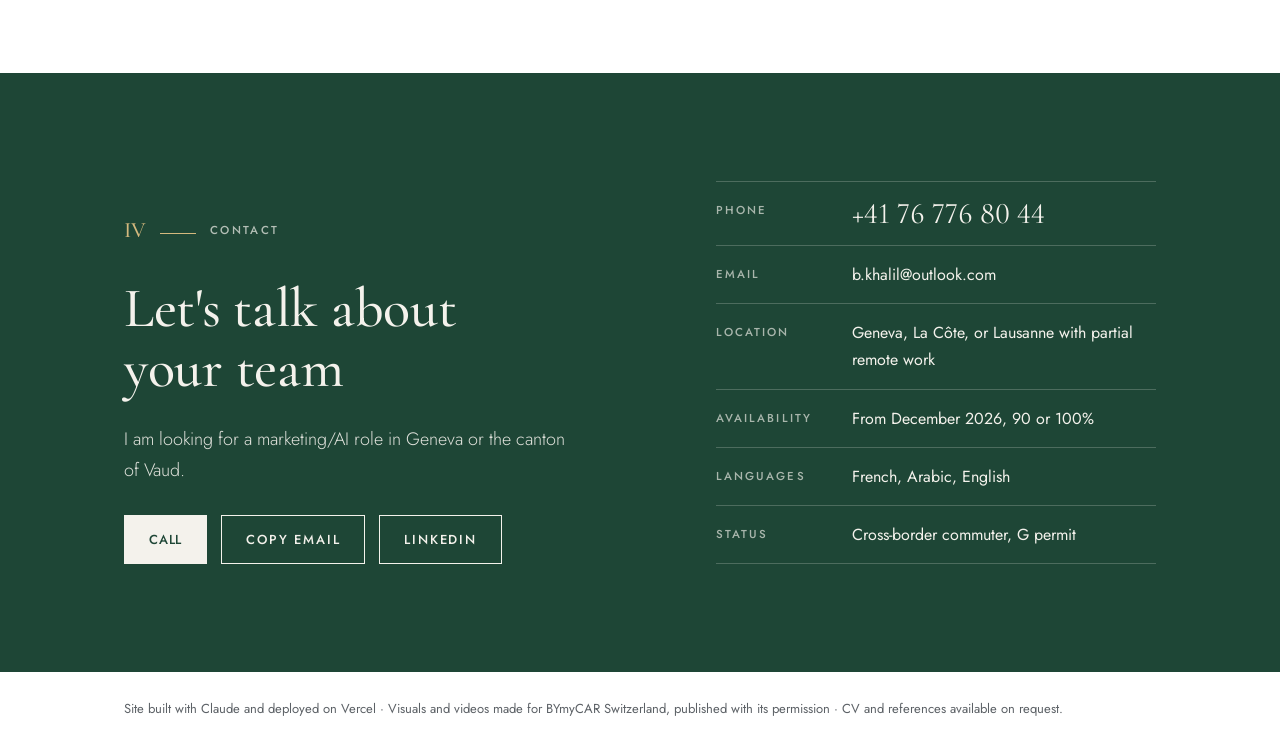
==== commit 6ef4b0eb: "Remplace la démo de l'agent analyste par le concept d'agent WhatsApp Section IA : présentation de l'" ====
--- a/en.html
+++ b/en.html
@@ -310,12 +310,87 @@
 
       <p class="transpose">The same approach works for competitive monitoring, document summaries or reporting.</p>
 
-      <a class="try" href="agent-en.html">
-        <span class="label">Live demo</span>
-        <span class="try-t">Try the marketing analyst agent</span>
-        <span class="try-d">Pick a fictional company: the agent computes the KPIs and writes a decision note with three recommendations, in about ten seconds.</span>
-        <span class="try-go">Run the demo <span aria-hidden="true">→</span></span>
-      </a>
+      <article class="project concept">
+        <div class="project-head">
+          <div>
+            <span class="label">Designed project · ready to deploy</span>
+            <h3>WhatsApp lead qualification agent</h3>
+            <p>The longer a request waits, the less likely it is to convert, and sales teams cannot always call back right away. This agent contacts every new lead on WhatsApp a few minutes after the request, in their language, answers questions about the products and qualifies them. The salesperson receives a ready lead, with a summary and the next step.</p>
+          </div>
+          <div class="gain">
+            <span class="label">Goal</span>
+            <div class="v"><b>&lt; 5 min</b></div>
+            <small>to first contact, 7 days a week</small>
+          </div>
+        </div>
+
+        <div class="concept-grid">
+          <div>
+            <h4 class="sub">How it works</h4>
+            <ol class="cflow">
+              <li><b>The lead comes in</b>Website form or Meta ad, with a box to agree to be contacted on WhatsApp.</li>
+              <li><b>First message</b>n8n receives the request and, a few minutes later, sends a message approved by Meta. If it cannot be delivered, the agent switches to SMS or email.</li>
+              <li><b>The conversation</b>Claude replies in the customer's language, using only the company's catalogue: products, prices, availability.</li>
+              <li><b>Qualification</b>A few questions suited to the industry: project, budget, timing, financing. The lead is rated hot, warm or cold.</li>
+              <li><b>Handover</b>An appointment is offered, a summary goes into the CRM and the salesperson is alerted. A person takes over whenever needed.</li>
+            </ol>
+          </div>
+          <figure class="wa" aria-label="Sample conversation">
+            <div class="wa-top"><span class="wa-av" aria-hidden="true">G</span><span><b>Garage du Léman</b><small>Business account</small></span></div>
+            <div class="wa-body">
+              <p class="in">Bonjour Anna, merci pour votre demande sur le SUV électrique. Je suis l'assistant du Garage du Léman. Avez-vous quelques minutes pour préciser votre projet ?<time>14:32</time></p>
+              <p class="out">Hi, sorry, can we do this in English? Is it available in white?<time>14:35</time></p>
+              <p class="in">Of course! Yes, the white version is in stock at our Nyon showroom. Would you finance it, or do you have a car to trade in?<time>14:35</time></p>
+              <p class="out">Trade-in, a 2019 Golf. I'd like to decide by the end of the month.<time>14:37</time></p>
+              <p class="in">Thanks. I can book a test drive with Marc on Saturday at 10:00 and he will value your Golf on site. Shall I confirm?<time>14:37</time></p>
+              <p class="out">Perfect 👍<time>14:38</time></p>
+            </div>
+            <figcaption class="crm-card">
+              <span class="label">Sent to the CRM</span>
+              <b>Hot lead</b> · test drive Saturday 10:00 with Marc · trade-in 2019 Golf · decision by month end · language: English
+            </figcaption>
+          </figure>
+        </div>
+
+        <div class="concept-cols">
+          <div>
+            <h4 class="sub">Which industries</h4>
+            <ul class="plain">
+              <li><b>Automotive</b>: model, trade-in, financing, test drive.</li>
+              <li><b>Real estate</b>: buy or rent, budget, area, viewing.</li>
+              <li><b>Services</b> (schools, gyms…): need, schedule, sign-up.</li>
+            </ul>
+          </div>
+          <div>
+            <h4 class="sub">Safeguards</h4>
+            <ul class="plain">
+              <li>Contact only with the customer's consent.</li>
+              <li>No invented price or delivery time: the catalogue is the only source.</li>
+              <li>Off-topic requests declined, as WhatsApp requires.</li>
+              <li>Handover to a person on request or when in doubt.</li>
+            </ul>
+          </div>
+          <div>
+            <h4 class="sub">What we measure</h4>
+            <ul class="plain">
+              <li>Time to first contact</li>
+              <li>WhatsApp reply rate</li>
+              <li>Share of qualified leads</li>
+              <li>Appointments booked, then sales</li>
+            </ul>
+          </div>
+        </div>
+
+        <h4 class="sub">Rollout</h4>
+        <ol class="rollout">
+          <li><b>Scoping</b>Catalogue, qualification questions per industry, rules for handing over to sales.</li>
+          <li><b>WhatsApp Business</b>Dedicated number, Meta Business account, approved first message, consent box in the forms.</li>
+          <li><b>Build</b>n8n workflow: form, sending delay, WhatsApp API, Claude API, CRM connection.</li>
+          <li><b>Pilot</b>One brand or branch for a month, compared with leads handled the usual way.</li>
+          <li><b>Rollout</b>Extended to other teams, KPIs reviewed monthly.</li>
+        </ol>
+        <ul class="tools" aria-label="Planned tools"><li>n8n</li><li>Claude API</li><li>WhatsApp Business Platform</li><li>Meta Lead Ads</li><li>Salesforce or HubSpot</li></ul>
+      </article>
 
       <div class="block">
         <div class="block-head"><h4>My method</h4><p>The one I followed for these two agents</p></div>
--- a/styles.css
+++ b/styles.css
@@ -263,12 +263,6 @@
 .shot img { max-width: none; width: 1100px; height: auto; }
 @media (min-width: 1000px) { .shot img { width: 100%; max-width: 100%; } }
 .shots figcaption { font-size: 14px; color: var(--ink-soft); margin-top: 10px; }
-.try { display: grid; gap: 8px; margin-top: 32px; padding: 30px 34px; background: #1e4636; color: #f4f2ec; text-decoration: none; max-width: 760px; transition: background .2s; }
-.try:hover { background: #173a2c; }
-.try .label { color: rgba(244, 242, 236, 0.7); }
-.try-t { font-family: var(--font-display); font-weight: 500; font-size: clamp(26px, 3vw, 34px); line-height: 1.15; }
-.try-d { font-weight: 300; font-size: 16.5px; max-width: 56ch; color: rgba(244, 242, 236, 0.9); }
-.try-go { margin-top: 8px; font-size: 13px; font-weight: 500; letter-spacing: 0.14em; text-transform: uppercase; color: #d4b97e; }
 .transpose { margin: 28px 0 0; font-family: var(--font-display); font-size: 24px; line-height: 1.35; max-width: 46ch; }
 
 .method { margin-top: 28px; list-style: none; padding: 0; display: grid; grid-template-columns: repeat(4, minmax(0, 1fr)); counter-reset: m; border-top: 1px solid var(--gold); }
@@ -317,3 +311,43 @@
 dialog p { color: #e8e7e2; font-size: 14px; margin: 12px 0 0; text-align: center; }
 
 @media (prefers-reduced-motion: reduce) { .strip img, .btn, .rail .fill, .rail .dot { transition: none; } .strip button:hover img { transform: none; } }
+
+/* Concept: WhatsApp lead qualification agent */
+.concept .gain small { display: block; margin-top: 6px; font-size: 13.5px; color: var(--ink-soft); max-width: 18ch; }
+.concept h4.sub { margin: 0 0 14px; color: var(--ink); }
+.concept-grid { margin-top: 36px; display: grid; grid-template-columns: minmax(0, 1fr) minmax(0, 380px); gap: 40px; align-items: start; }
+.cflow { list-style: none; margin: 0; padding: 0; counter-reset: c; border-left: 1px solid var(--gold); }
+.cflow li { counter-increment: c; position: relative; padding: 0 0 18px 30px; font-size: 15.5px; color: var(--ink-soft); }
+.cflow li:last-child { padding-bottom: 0; }
+.cflow li::before { content: counter(c); position: absolute; left: -12px; top: 0; width: 23px; height: 23px; border-radius: 50%; background: var(--bg); border: 1px solid var(--gold); color: var(--gold); font: 500 12px/21px var(--font-body); text-align: center; }
+.cflow b, .rollout b { display: block; font-weight: 500; color: var(--ink); }
+.wa { margin: 0; border: 1px solid var(--line); background: #efeae2; font-family: -apple-system, BlinkMacSystemFont, "Segoe UI", Roboto, Arial, sans-serif; font-size: 14px; line-height: 1.4; color: #111b21; }
+.wa-top { display: flex; align-items: center; gap: 10px; padding: 10px 14px; background: #075e54; color: #fff; }
+.wa-top small { display: block; font-size: 11.5px; opacity: .8; }
+.wa-av { width: 34px; height: 34px; border-radius: 50%; background: #f4f2ec; color: #075e54; display: grid; place-items: center; font-weight: 700; flex: none; }
+.wa-body { padding: 14px 12px; display: grid; gap: 6px; }
+.wa-body p { margin: 0; max-width: 86%; padding: 7px 10px 18px; border-radius: 8px; position: relative; box-shadow: 0 1px .5px rgba(11, 20, 26, .13); }
+.wa-body .in { background: #fff; justify-self: start; border-top-left-radius: 0; }
+.wa-body .out { background: #d9fdd3; justify-self: end; border-top-right-radius: 0; }
+.wa-body time { position: absolute; right: 8px; bottom: 3px; font-size: 10.5px; color: #667781; }
+.crm-card { margin: 0; padding: 12px 14px 14px; background: #fff; border-top: 2px solid var(--gold); font-family: var(--font-body); font-size: 14px; line-height: 1.5; color: #15181a; }
+.crm-card .label { display: block; margin-bottom: 4px; }
+.crm-card b { color: #1e4636; }
+.concept-cols { margin-top: 40px; display: grid; grid-template-columns: repeat(3, minmax(0, 1fr)); gap: 28px; padding-top: 24px; border-top: 1px solid var(--line); }
+.concept-cols > div { min-width: 0; }
+.plain { margin: 0; padding: 0; list-style: none; font-size: 15px; }
+.plain li { padding: 6px 0; border-bottom: 1px solid var(--line); }
+.plain li:last-child { border-bottom: 0; }
+.plain b { font-weight: 500; }
+.concept > h4.sub { margin-top: 40px; padding-top: 24px; border-top: 1px solid var(--line); }
+.rollout { list-style: none; margin: 0 0 24px; padding: 0; display: grid; grid-template-columns: repeat(5, minmax(0, 1fr)); counter-reset: r; }
+.rollout li { counter-increment: r; padding: 0 18px 0 0; font-size: 14.5px; color: var(--ink-soft); min-width: 0; }
+.rollout li + li { padding-left: 18px; border-left: 1px solid var(--line); }
+.rollout li::before { content: counter(r, upper-roman); display: block; font-family: var(--font-display); font-size: 22px; color: var(--gold); line-height: 1; margin-bottom: 8px; }
+@media (max-width: 900px) {
+  .concept-grid { grid-template-columns: 1fr; }
+  .wa { max-width: 420px; }
+  .concept-cols { grid-template-columns: 1fr; gap: 22px; }
+  .rollout { grid-template-columns: 1fr; gap: 14px; }
+  .rollout li, .rollout li + li { padding: 0; border-left: 0; }
+}
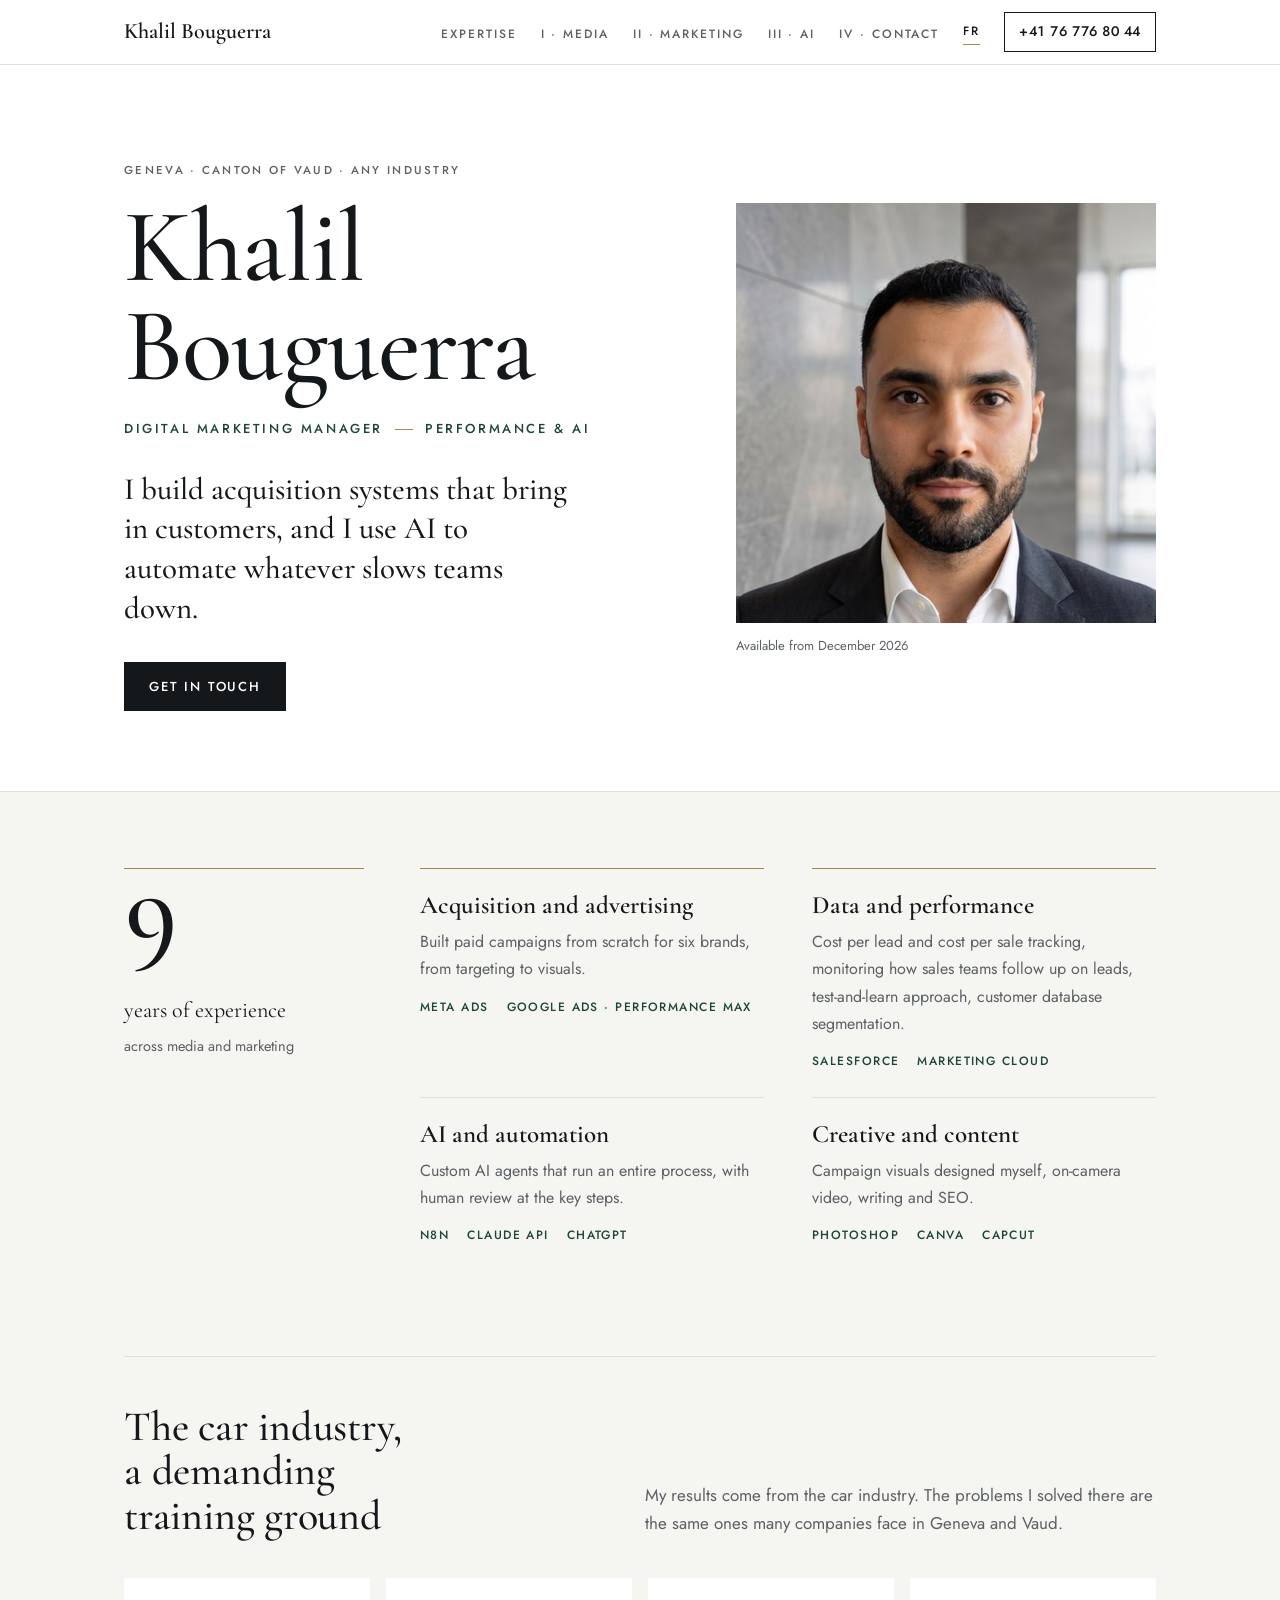
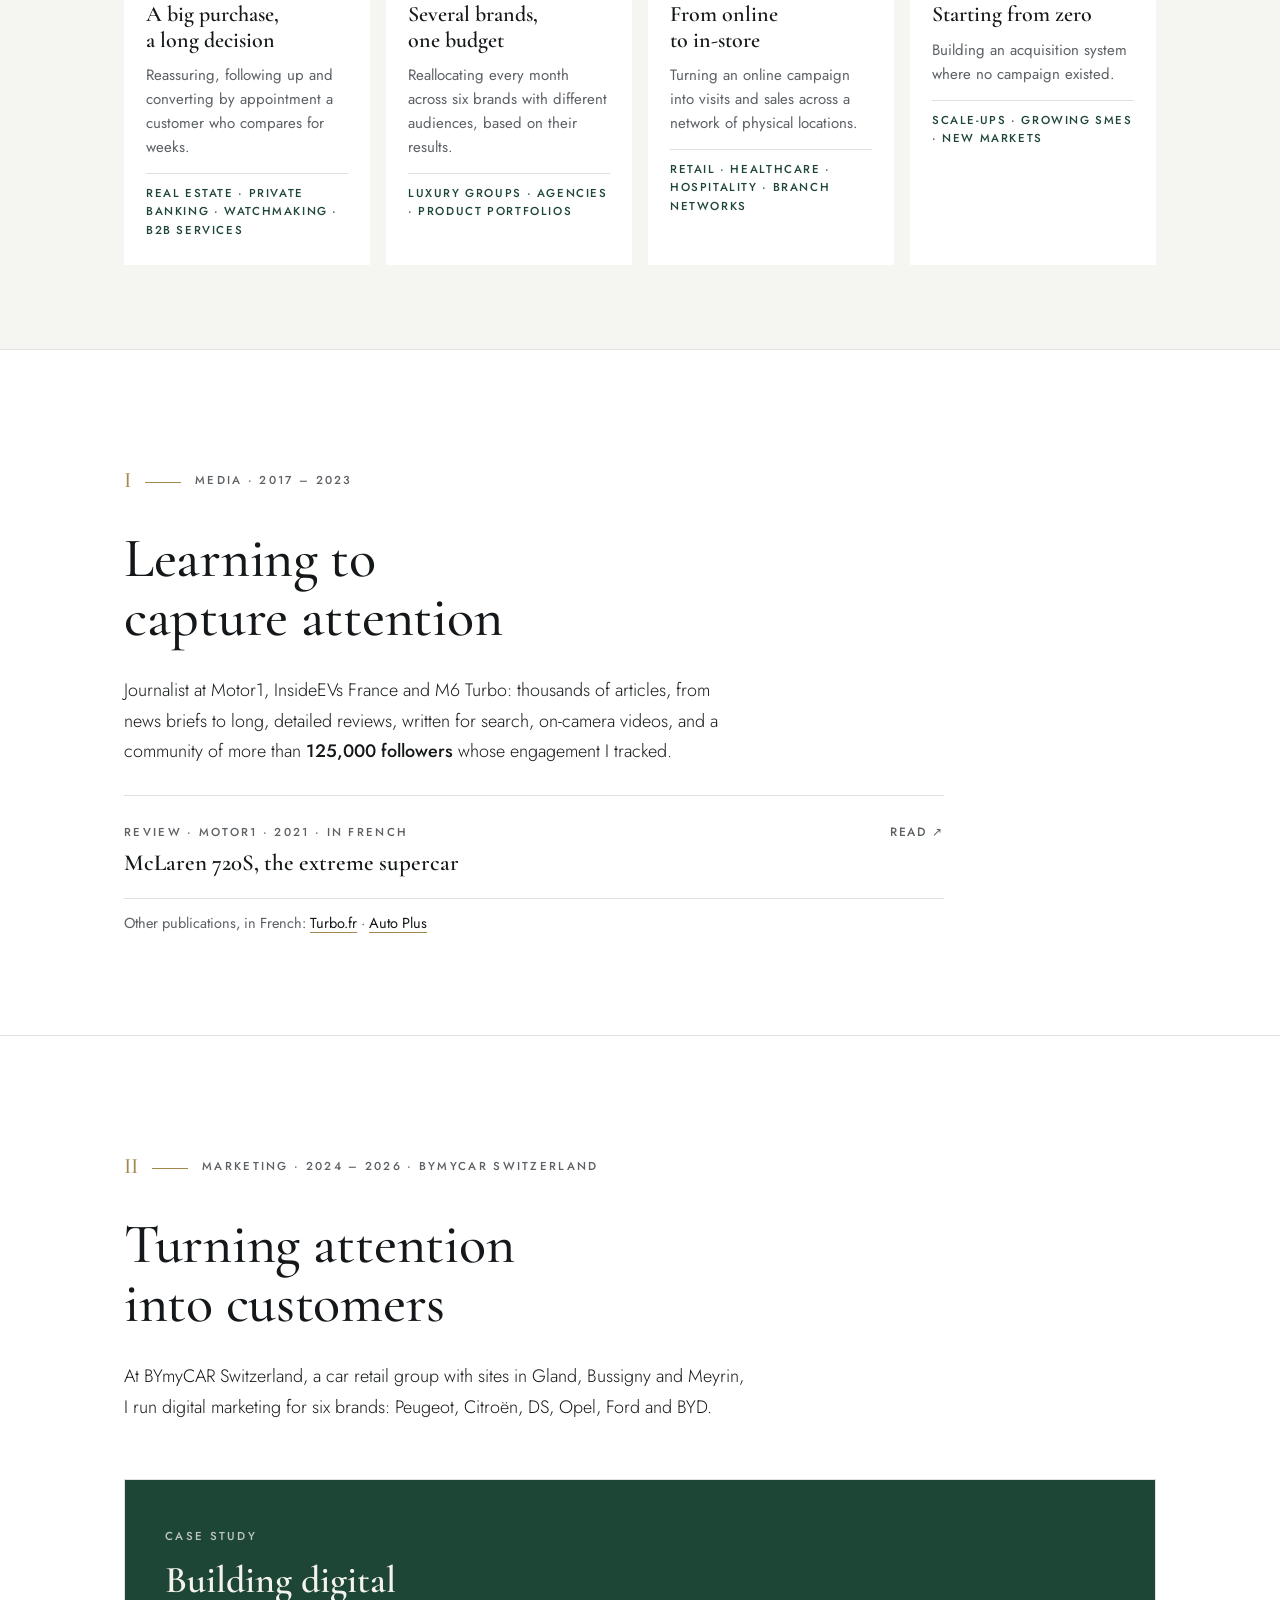
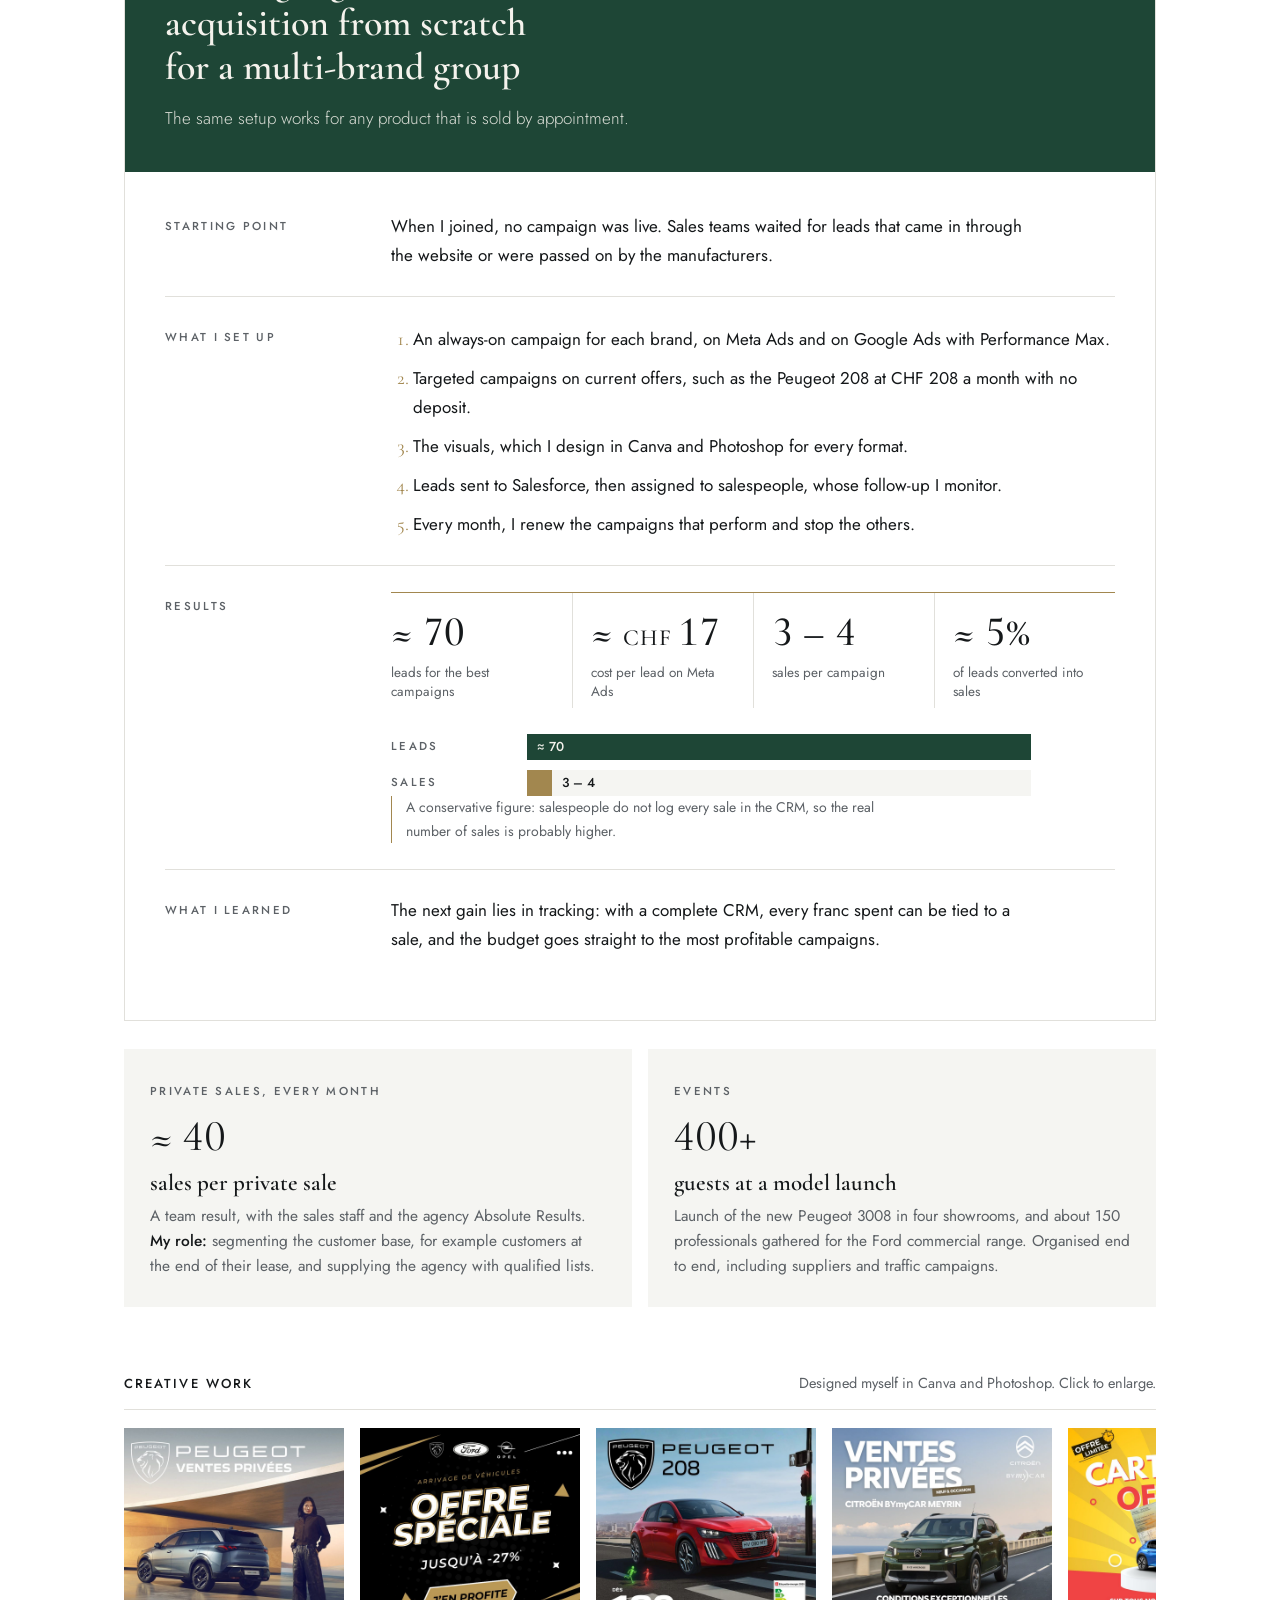
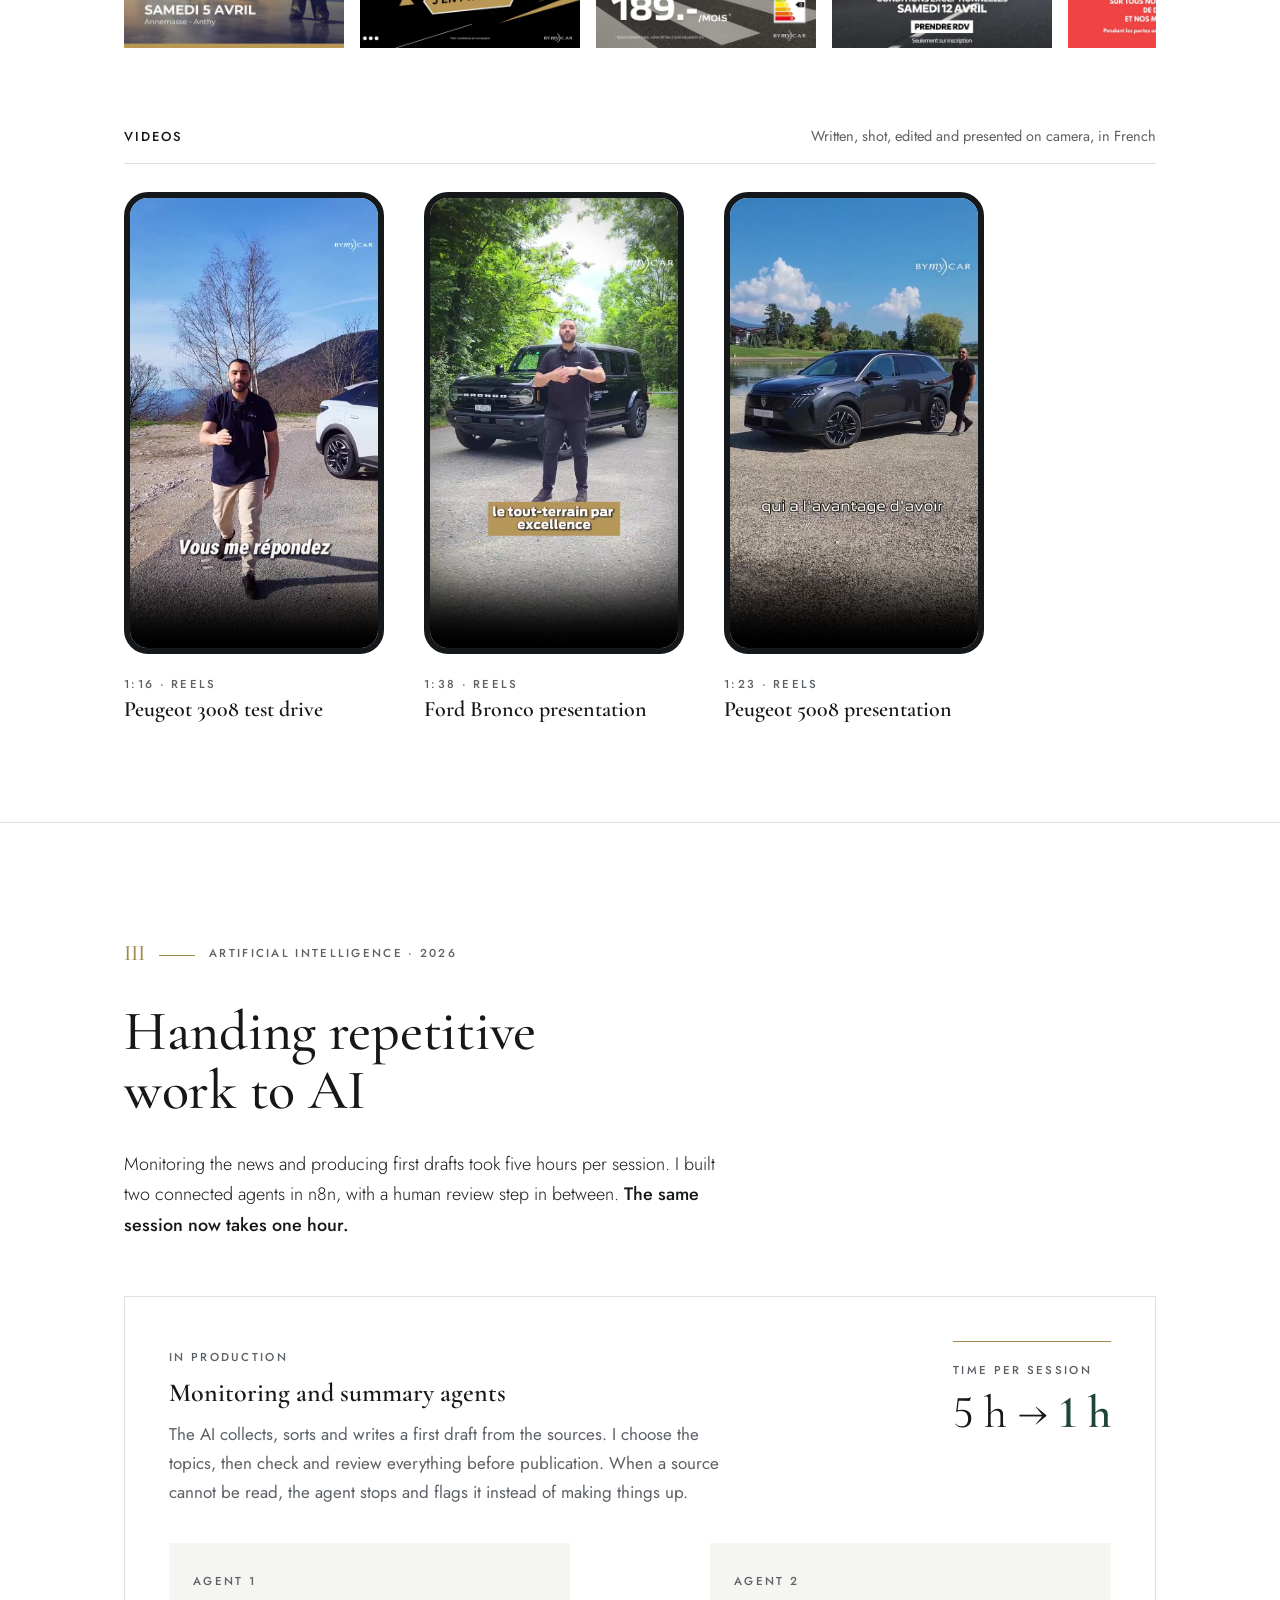
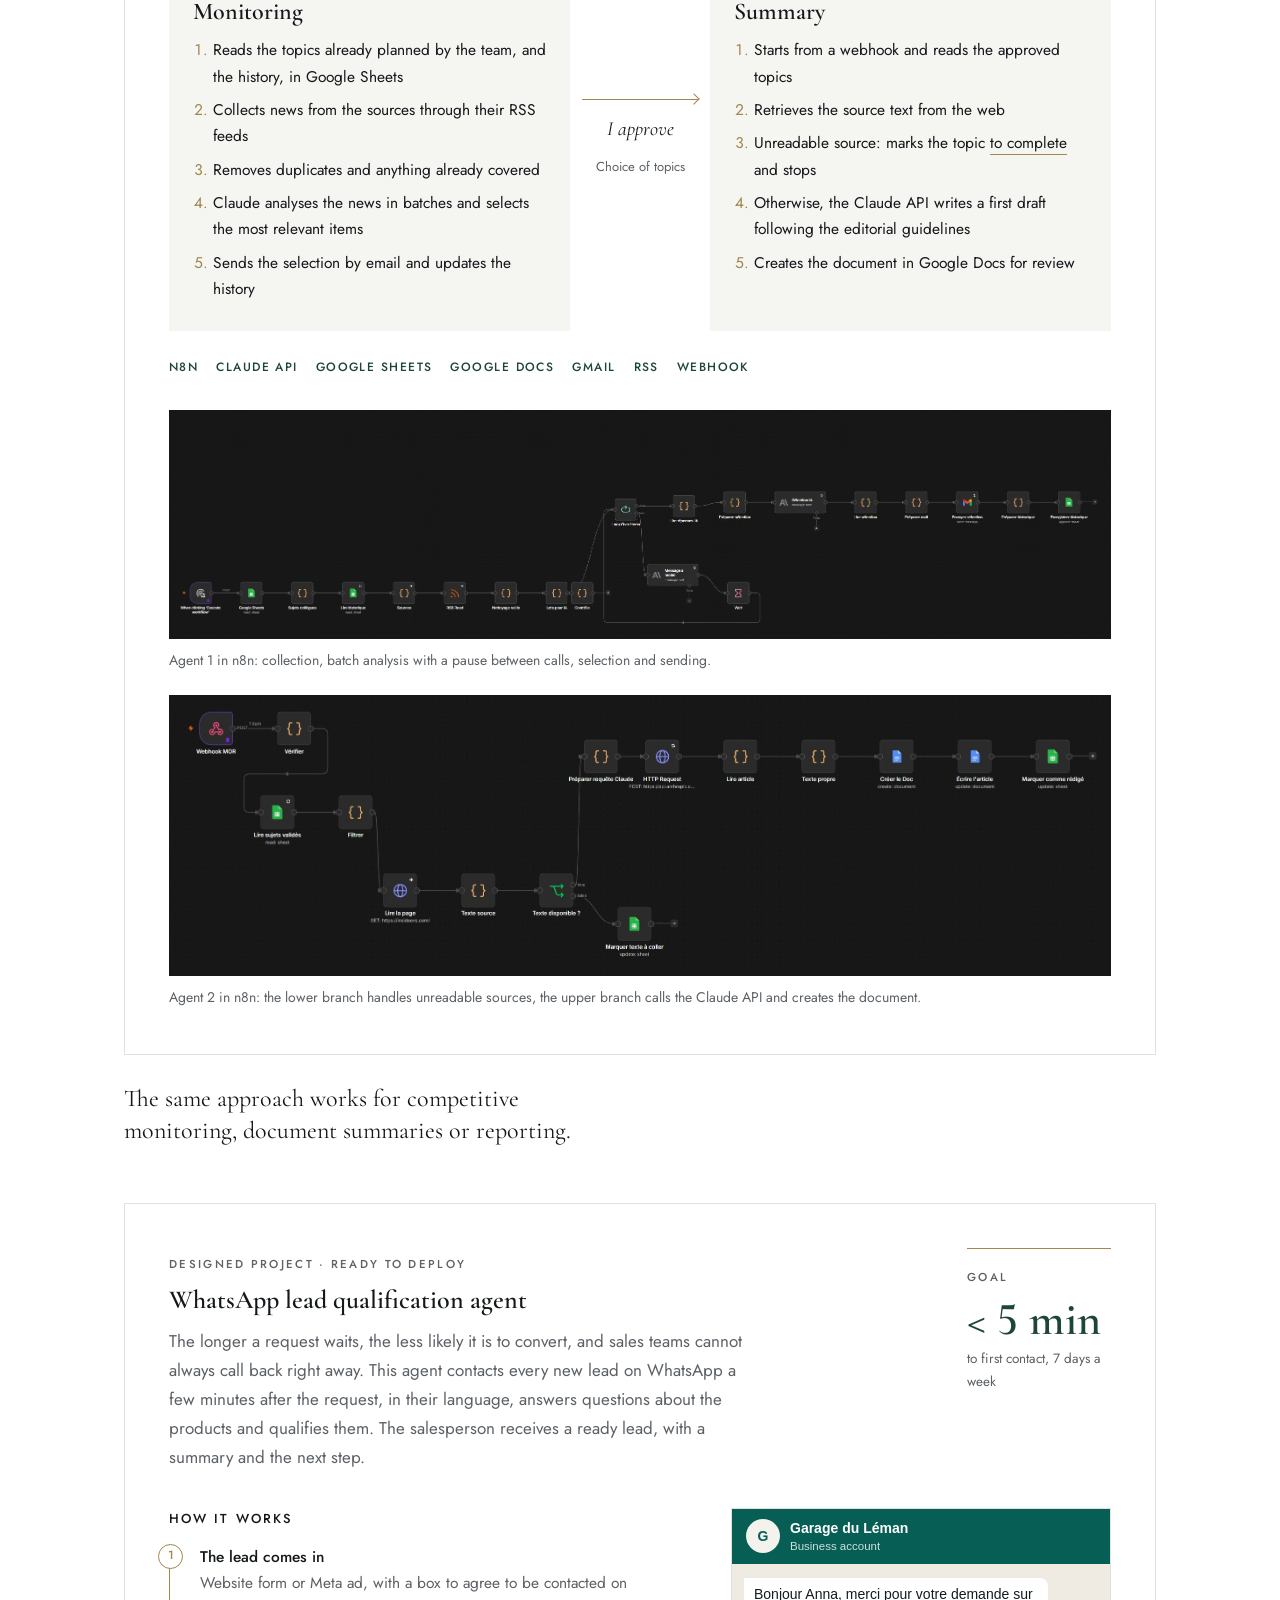
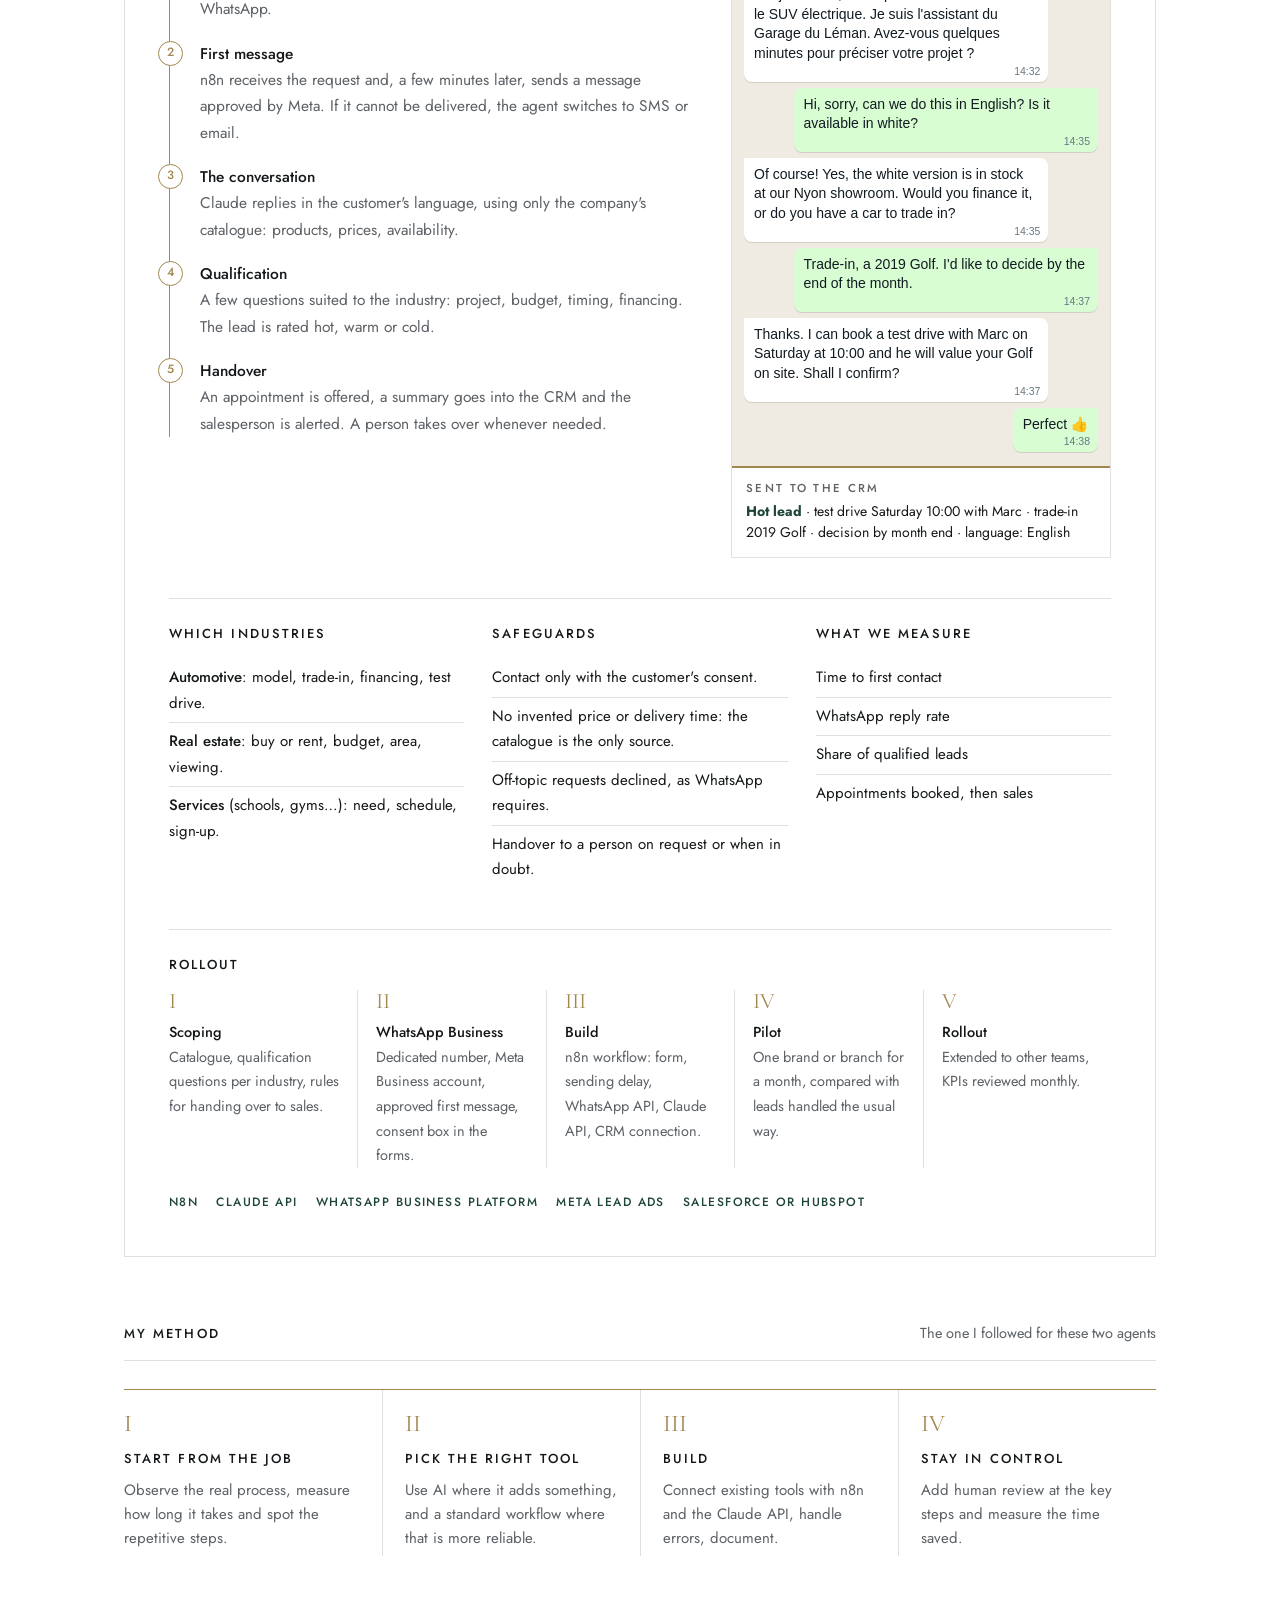
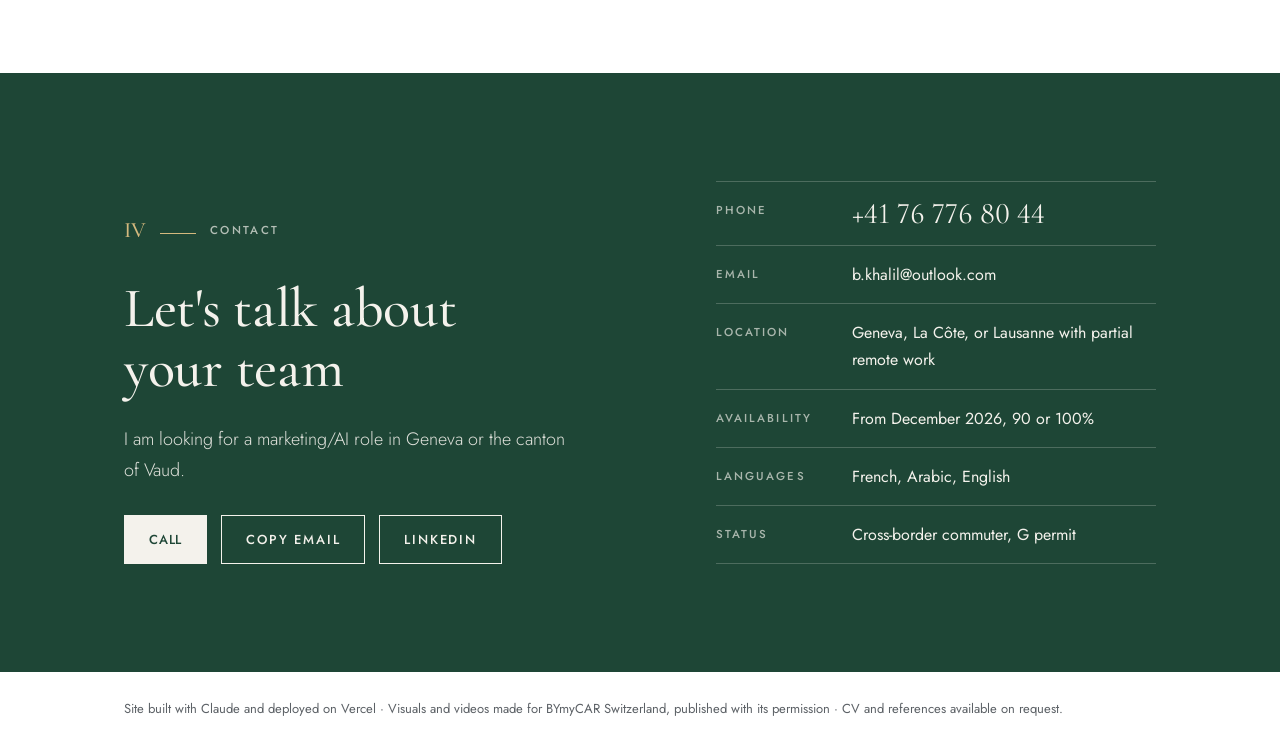
==== commit 5c91aef5: "Améliore le partage, l'accessibilité et la galerie - Métadonnées de partage (Open Graph), données st" ====
--- a/en.html
+++ b/en.html
@@ -5,6 +5,15 @@
 <meta name="viewport" content="width=device-width, initial-scale=1, viewport-fit=cover">
 <title>Khalil Bouguerra</title>
 <meta name="description" content="Khalil Bouguerra – Digital Marketing Manager, performance and AI. Geneva and Vaud, any industry.">
+<meta name="theme-color" content="#1e4636">
+<link rel="icon" href="favicon.svg" type="image/svg+xml">
+<meta property="og:type" content="profile">
+<meta property="og:title" content="Khalil Bouguerra · Digital Marketing Manager, performance & AI">
+<meta property="og:description" content="I build acquisition systems that bring in customers, and I use AI to automate whatever slows teams down. Geneva and Vaud.">
+<meta property="og:locale" content="en_GB">
+<meta property="og:locale:alternate" content="fr_FR">
+<meta name="twitter:card" content="summary">
+<script type="application/ld+json">{"@context": "https://schema.org", "@type": "Person", "name": "Khalil Bouguerra", "jobTitle": "Digital Marketing Manager", "email": "mailto:b.khalil@outlook.com", "telephone": "+41767768044", "address": {"@type": "PostalAddress", "addressRegion": "Genève", "addressCountry": "CH"}, "knowsAbout": ["Meta Ads", "Google Ads", "Performance Max", "Salesforce", "n8n", "Claude API", "AI automation"], "sameAs": ["https://www.linkedin.com/in/khalilbouguerra/"]}</script>
 <link rel="alternate" hreflang="fr" href="index.html">
 <link rel="alternate" hreflang="en" href="en.html">
 <link rel="preconnect" href="https://fonts.googleapis.com">
@@ -13,6 +22,7 @@
 <link rel="stylesheet" href="styles.css">
 </head>
 <body>
+<a class="skip" href="#contenu">Skip to content</a>
 <header class="nav">
   <div class="wrap nav-row">
     <a class="brand" href="#depart">Khalil Bouguerra</a>
@@ -41,7 +51,7 @@
   </ol>
 </nav>
 
-<main>
+<main id="contenu" tabindex="-1">
   <section class="hero" id="depart">
     <div class="wrap hero-grid">
       <div>
@@ -176,7 +186,7 @@
             <div>
               <div class="metrics">
                 <div class="metric"><div class="v">≈ 70</div><div class="k">leads for the best campaigns</div></div>
-                <div class="metric"><div class="v">≈ CHF 17</div><div class="k">cost per lead on Meta Ads</div></div>
+                <div class="metric"><div class="v">≈ <small>CHF&nbsp;</small>17</div><div class="k">cost per lead on Meta Ads</div></div>
                 <div class="metric"><div class="v">3 – 4</div><div class="k">sales per campaign</div></div>
                 <div class="metric"><div class="v">≈ 5%</div><div class="k">of leads converted into sales</div></div>
               </div>
@@ -420,7 +430,7 @@
       </div>
       <dl class="facts">
         <div><dt>Phone</dt><dd class="tel"><a href="tel:+41767768044">+41 76 776 80 44</a></dd></div>
-        <div><dt>Email</dt><dd id="mail">b.khalil@outlook.com</dd></div>
+        <div><dt>Email</dt><dd><a id="mail" href="mailto:b.khalil@outlook.com">b.khalil@outlook.com</a></dd></div>
         <div><dt>Location</dt><dd>Geneva, La Côte, or Lausanne with partial remote work</dd></div>
         <div><dt>Availability</dt><dd>From December 2026, 90 or 100%</dd></div>
         <div><dt>Languages</dt><dd>French, Arabic, English</dd></div>
@@ -436,8 +446,12 @@
 
 <dialog id="lightbox" aria-label="Enlarged visual">
   <button class="close" type="button" id="lb-close">Close</button>
-  <img id="lb-img" alt="">
-  <p id="lb-cap"></p>
+  <div class="lb-stage">
+    <button class="lb-nav prev" type="button" id="lb-prev" aria-label="Previous visual">‹</button>
+    <img id="lb-img" alt="">
+    <button class="lb-nav next" type="button" id="lb-next" aria-label="Next visual">›</button>
+  </div>
+  <p id="lb-cap" aria-live="polite"></p>
 </dialog>
 
 <script src="site.js"></script>
--- a/styles.css
+++ b/styles.css
@@ -351,3 +351,19 @@
   .rollout { grid-template-columns: 1fr; gap: 14px; }
   .rollout li, .rollout li + li { padding: 0; border-left: 0; }
 }
+
+/* Skip link */
+.skip { position: absolute; left: 16px; top: -60px; z-index: 20; background: var(--ink); color: var(--bg); padding: 10px 16px; font-size: 13px; font-weight: 500; letter-spacing: 0.12em; text-transform: uppercase; text-decoration: none; }
+.skip:focus { top: calc(env(safe-area-inset-top, 0px) + 12px); }
+main:focus { outline: none; }
+
+/* Metric units: smaller so values like "17 CHF" fit their column */
+.metric .v small { font-size: 0.55em; letter-spacing: 0.04em; }
+
+/* Lightbox navigation */
+.lb-stage { position: relative; }
+.lb-nav { position: absolute; top: 50%; transform: translateY(-50%); width: 44px; height: 64px; border: 0; background: rgba(10, 12, 12, 0.55); color: #fff; font: 300 36px/1 var(--font-display); cursor: pointer; }
+.lb-nav:hover { background: rgba(10, 12, 12, 0.85); }
+.lb-nav.prev { left: 0; }
+.lb-nav.next { right: 0; }
+.facts dd a#mail { text-decoration: none; }
